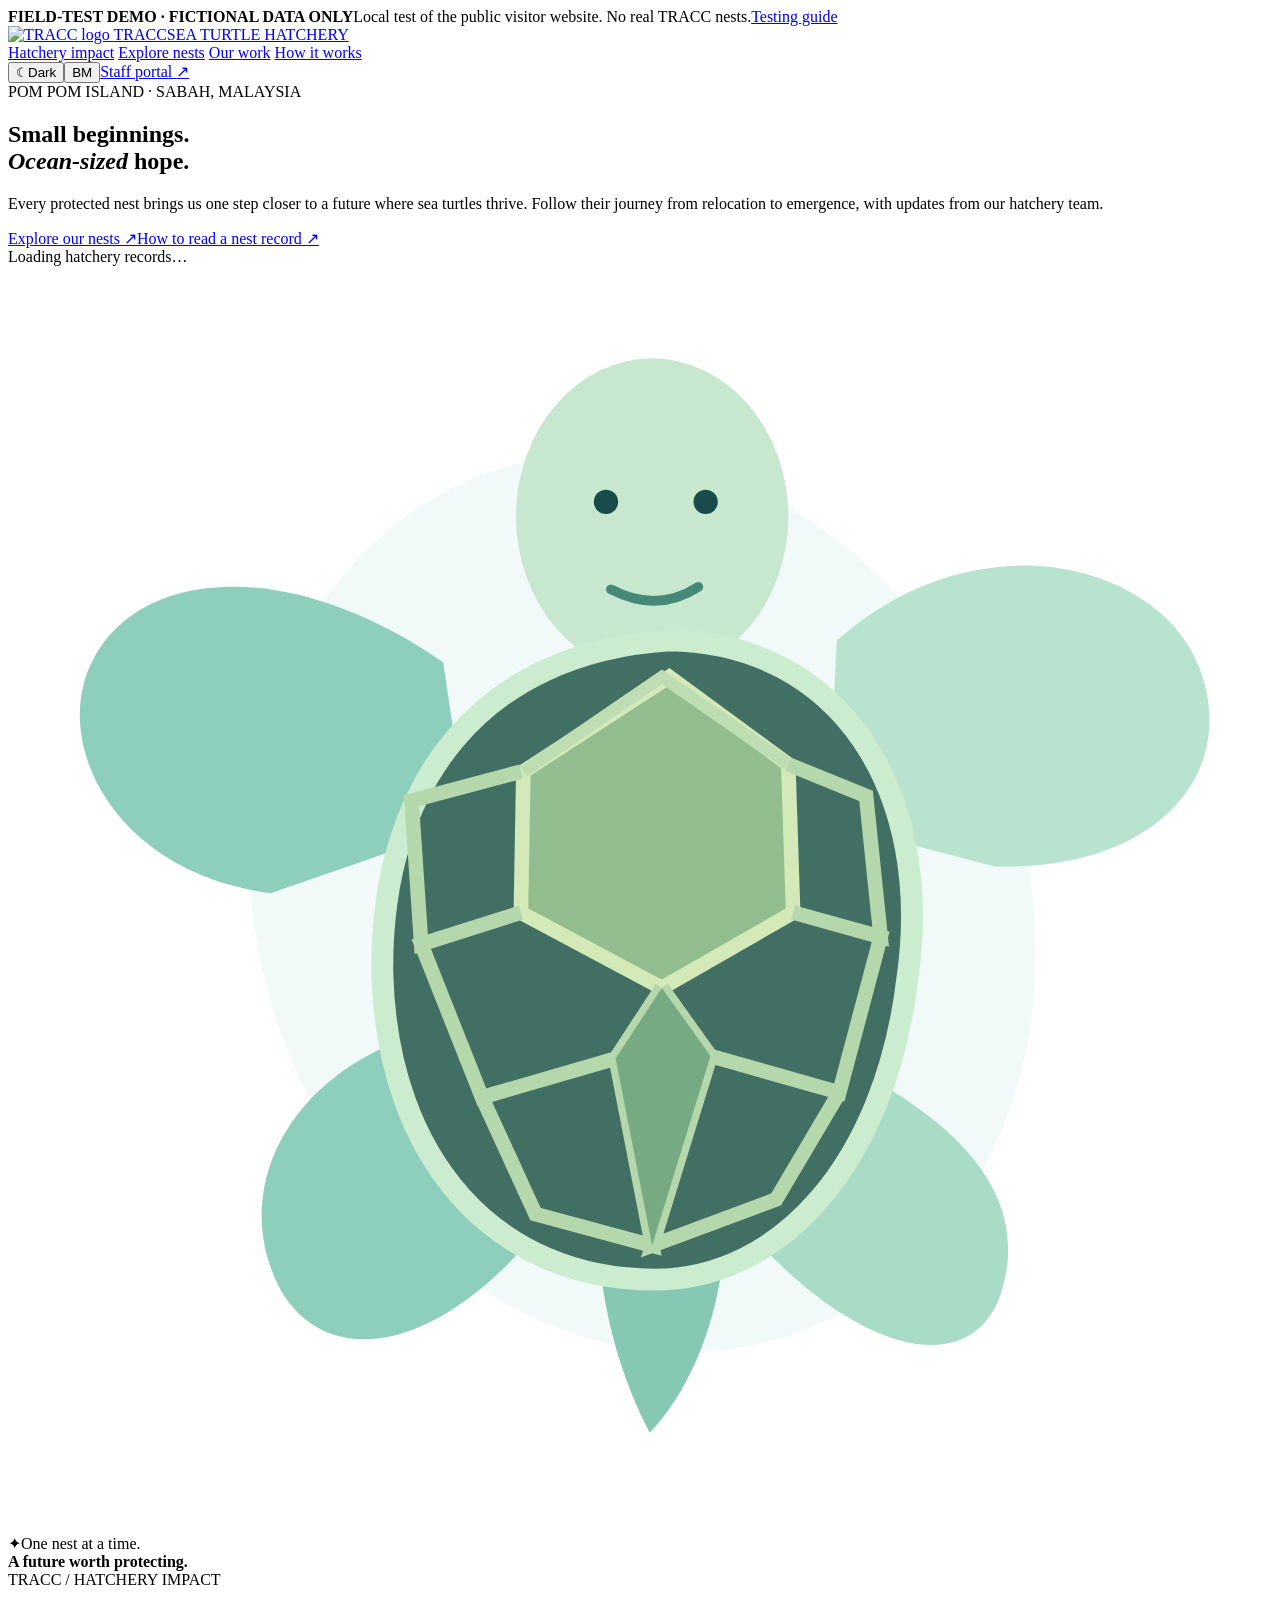
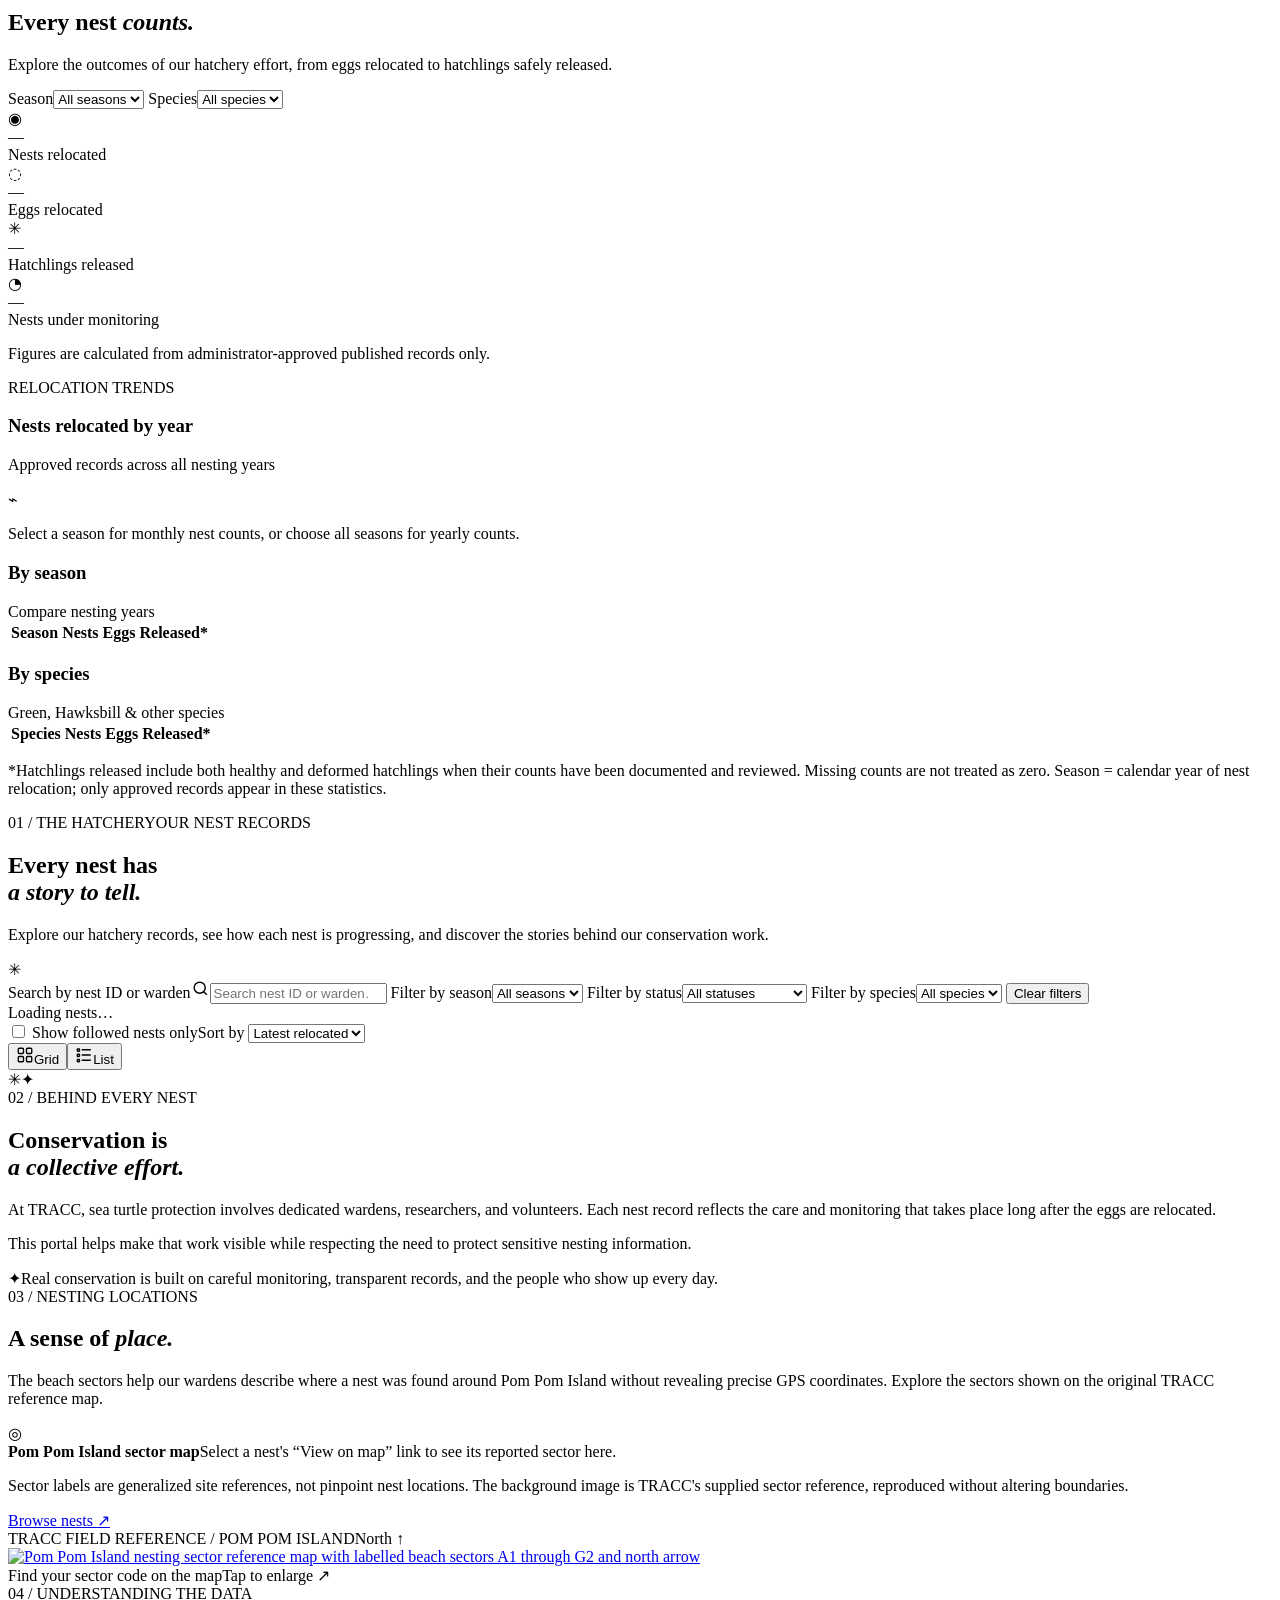
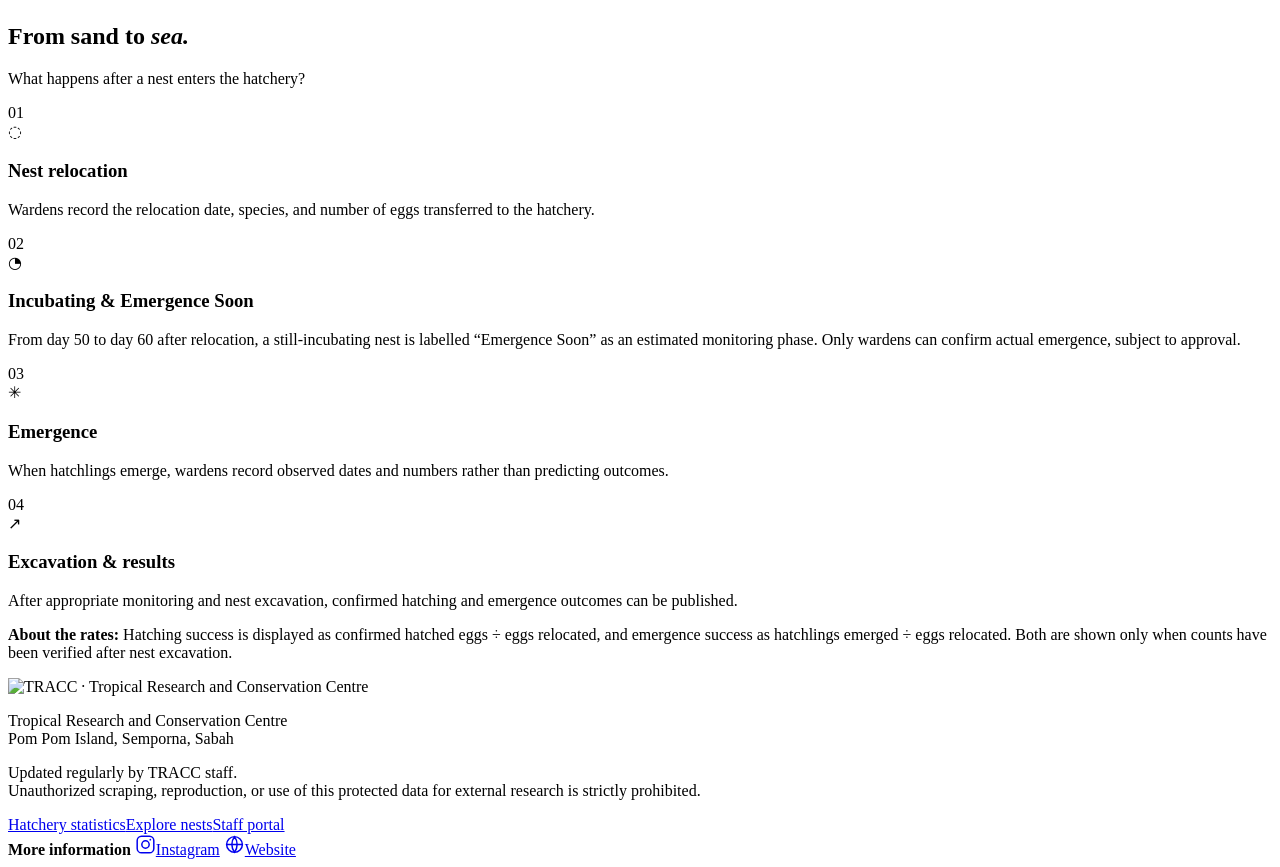
==== index.html @ 770b8131 "Add files via upload" ====
<!doctype html>
<html lang="en">
<head>
  <meta charset="utf-8">
  <meta name="viewport" content="width=device-width, initial-scale=1">
  <meta name="description" content="Follow the sea turtle nests protected by TRACC's hatchery programme on Pom Pom Island, Sabah.">
  <meta name="theme-color" content="#062f39">
  <title>Hatchery Portal | TRACC</title>
  <link rel="icon" href="./assets/tracc-logo.webp" type="image/png">
  <link rel="preconnect" href="https://fonts.googleapis.com">
  <link rel="preconnect" href="https://fonts.gstatic.com" crossorigin>
  <link href="https://fonts.googleapis.com/css2?family=DM+Sans:wght@400;500;600;700&family=Outfit:wght@400;500;600;700;800&display=swap" rel="stylesheet">
  <script src="./assets/theme-boot.js"></script>
  <link rel="stylesheet" href="./assets/styles.css">
  <script type="module" src="./assets/app.js"></script>
</head>
<body>
  <div class="test-mode-strip" role="status"><strong>FIELD-TEST DEMO · FICTIONAL DATA ONLY</strong><span>Local test of the public visitor website. No real TRACC nests.</span><a href="./testing.html">Testing guide</a></div>
  <div class="announcement" id="demoBanner" hidden>DEMONSTRATION PORTAL · The nest records below are fictional examples, not TRACC monitoring data.</div>
  <header class="site-header">
    <div class="container nav-inner">
      <a id="brandLogoLink" href="https://tracc.org/" class="brand" target="_blank" rel="noopener noreferrer" aria-label="Visit the official TRACC website">
        <span class="brand-logo-wrap"><img class="brand-logo" src="./assets/tracc-wordmark.webp" alt="TRACC logo"></span>
        <span><span class="brand-name sr-only">TRACC</span><span class="brand-caption">SEA TURTLE HATCHERY</span></span>
      </a>
      <nav class="nav-links" aria-label="Main navigation">
        <a href="#impact" data-i18n="impact">Hatchery impact</a>
        <a href="#nests" data-i18n="explore">Explore nests</a>
        <a href="#our-work" data-i18n="ourWork">Our work</a>
        <a href="#how-it-works" data-i18n="how">How it works</a>
      </nav>
      <div class="visitor-top-actions"><button type="button" class="theme-switch" id="themeSwitch" aria-label="Switch to dark mode" title="Switch theme" aria-pressed="false"><span class="theme-switch-icon" aria-hidden="true">☾</span><span class="theme-switch-label">Dark</span></button><button type="button" class="lang-toggle" id="languageSwitch" aria-label="Switch between English and Bahasa Melayu">BM</button><a class="nav-action" href="./admin.html"><span data-i18n="staff">Staff portal</span> <span aria-hidden="true">↗</span></a></div>
    </div>
  </header>
  <main>
    <section class="hero" aria-labelledby="heroTitle">
      <div class="container hero-grid">
        <div class="hero-copy">
          <div class="eyebrow"><span class="eyebrow-line"></span> <span data-i18n="heroKicker">POM POM ISLAND · SABAH, MALAYSIA</span></div>
          <h1 id="heroTitle">Small beginnings.<br><em>Ocean-sized</em> hope.</h1>
          <p data-i18n="heroPara">Every protected nest brings us one step closer to a future where sea turtles thrive. Follow their journey from relocation to emergence, with updates from our hatchery team.</p>
          <div class="hero-buttons"><a class="btn btn-coral" href="#nests"><span data-i18n="heroExplore">Explore our nests</span> <span aria-hidden="true">↗</span></a><a class="text-link" href="#how-it-works"><span data-i18n="heroRead">How to read a nest record</span> <span aria-hidden="true">↗</span></a></div>
          <div class="hero-footer"><span class="live-pip"></span><span id="dataLabel">Loading hatchery records…</span></div>
        </div>
        <div class="hero-visual" aria-hidden="true">
          <div class="hero-orbit orbit-1"></div><div class="hero-orbit orbit-2"></div>
          <div class="bubbles bubble-a"></div><div class="bubbles bubble-b"></div><div class="bubbles bubble-c"></div>
          <div id="heroArtwork" class="hero-artwork"><svg class="hero-turtle" viewBox="0 0 520 520" fill="none" xmlns="http://www.w3.org/2000/svg">
            <ellipse cx="261" cy="262" rx="158" ry="188" transform="rotate(-20 261 262)" fill="#78C8BA" fill-opacity="0.10"/>
            <path d="M179 163C109 115 46 127 32 169C21 202 47 250 108 258L189 230" fill="#8ECEBD"/>
            <path d="M341 154C400 102 474 123 490 165C507 209 472 249 406 247L337 229" fill="#B8E3CE"/>
            <path d="M176 314C117 329 91 378 111 419C128 453 175 452 222 392" fill="#8ECEBD"/>
            <path d="M337 325C388 349 421 380 409 421C398 459 349 450 300 392" fill="#A9DCC7"/>
            <path d="M242 389C243 426 251 455 264 480C284 459 296 423 295 388" fill="#86C8B3"/>
            <ellipse cx="265" cy="103" rx="56" ry="65" fill="#C8E7CF"/><circle cx="246" cy="97" r="5" fill="#184B4A"/><circle cx="287" cy="97" r="5" fill="#184B4A"/>
            <path d="M248 133Q267 143 284 132" stroke="#468878" stroke-width="4" stroke-linecap="round"/>
            <path d="M272 154C343 155 381 217 370 293C361 369 318 417 266 417C201 417 156 368 154 291C153 212 195 159 272 154Z" fill="#426F63" stroke="#CBECCF" stroke-width="9"/>
            <path d="M272 169L321 205L323 266L269 297L211 266L212 208Z" fill="#92BE8F" stroke="#D4E9B8" stroke-width="6"/>
            <path d="M211 208L166 220L170 279L211 266M321 205L353 218L359 276L323 266M211 266L170 279L195 342L250 326L269 297M323 266L359 276L342 340L289 325L269 297M195 342L217 390L265 403L250 326M289 325L265 403L316 384L342 340" stroke="#B4D7AC" stroke-width="6"/>
            <path d="M250 326L269 297L289 325L265 403Z" fill="#76AA82"/><path d="M212 208L269 169L321 205" stroke="#BEDDB3" stroke-width="5"/>
          </svg></div>
          <div class="hero-tag"><span class="tag-icon">✦</span><span>One nest at a time.<br><strong>A future worth protecting.</strong></span></div>
        </div>
      </div>
      <div class="hero-curve"></div>
    </section>

<section class="stats-section" id="impact" aria-labelledby="statsTitle">
      <div class="container">
        <div class="stats-header">
          <div><span class="small-label">TRACC / HATCHERY IMPACT</span><h2 id="statsTitle">Every nest <em>counts.</em></h2>
            <p>Explore the outcomes of our hatchery effort, from eggs relocated to hatchlings safely released.</p></div>
          <div class="stats-controls">
            <label for="statSeasonFilter">Season<select id="statSeasonFilter"><option value="" data-i18n="allSeasons">All seasons</option></select></label>
            <label for="statSpeciesFilter">Species<select id="statSpeciesFilter"><option value="" data-i18n="allSpecies">All species</option></select></label>
          </div>
        </div>
        <div class="stats-overview">
          <div class="stats-summary-col">
            <div class="stat-grid">
              <div class="stat"><div class="stat-icon">◉</div><div class="stat-value" id="statRecords">—</div><div class="stat-label" data-i18n="nestsRelocated">Nests relocated</div></div>
              <div class="stat"><div class="stat-icon">◌</div><div class="stat-value" id="statEggs">—</div><div class="stat-label" data-i18n="eggsRelocated">Eggs relocated</div></div>
              <div class="stat"><div class="stat-icon">✳</div><div class="stat-value" id="statReleased">—</div><div class="stat-label" data-i18n="hatchlingsReleased">Hatchlings released</div></div>
              <div class="stat"><div class="stat-icon">◔</div><div class="stat-value" id="statActive">—</div><div class="stat-label" data-i18n="nestsIncubating">Nests under monitoring</div></div>
            </div>
            <p class="stat-footnote" id="statFootnote">Figures are calculated from administrator-approved published records only.</p>
          </div>
          <section class="impact-chart-card" aria-labelledby="trendTitle">
            <div class="impact-chart-head"><div><span class="small-label">RELOCATION TRENDS</span><h3 id="trendTitle">Nests relocated by year</h3><p id="trendSubtitle">Approved records across all nesting years</p></div><span class="chart-icon" aria-hidden="true">⌁</span></div>
            <div class="trend-svg-wrap" id="trendChart" role="img" aria-label="Nest relocation trend chart"></div>
            <p class="chart-note" id="trendNote">Select a season for monthly nest counts, or choose all seasons for yearly counts.</p>
          </section>
        </div>
        <div class="impact-breakdowns">
          <section class="impact-table-card" aria-labelledby="seasonBreakdownTitle"><div class="impact-table-head"><h3 id="seasonBreakdownTitle">By season</h3><span>Compare nesting years</span></div>
            <div class="impact-table-scroll"><table><thead><tr><th scope="col">Season</th><th scope="col">Nests</th><th scope="col">Eggs</th><th scope="col">Released*</th></tr></thead><tbody id="seasonBreakdown"></tbody></table></div></section>
          <section class="impact-table-card" aria-labelledby="speciesBreakdownTitle"><div class="impact-table-head"><h3 id="speciesBreakdownTitle">By species</h3><span>Green, Hawksbill & other species</span></div>
            <div class="impact-table-scroll"><table><thead><tr><th scope="col">Species</th><th scope="col">Nests</th><th scope="col">Eggs</th><th scope="col">Released*</th></tr></thead><tbody id="speciesBreakdown"></tbody></table></div></section>
        </div>
        <p class="impact-method">*Hatchlings released include both healthy and deformed hatchlings when their counts have been documented and reviewed. Missing counts are not treated as zero. Season = calendar year of nest relocation; only approved records appear in these statistics.</p>
      </div>
    </section>

    <section class="nests-section section-spacing" id="nests" aria-labelledby="nestsTitle">
      <div class="container">
        <div class="section-topline"><span class="small-label">01 / THE HATCHERY</span><span class="section-topline-rule"></span><span class="small-label">OUR NEST RECORDS</span></div>
        <div class="section-heading"><div><h2 id="nestsTitle">Every nest has<br><em>a story to tell.</em></h2><p>Explore our hatchery records, see how each nest is progressing, and discover the stories behind our conservation work.</p></div><div class="section-symbol" aria-hidden="true">✳</div></div>
        <div class="filters" role="search" aria-label="Find a turtle nest">
          <label class="search-wrap"><span class="sr-only">Search by nest ID or warden</span><svg width="19" height="19" viewBox="0 0 24 24" fill="none" stroke="currentColor" stroke-width="1.8" aria-hidden="true"><circle cx="11" cy="11" r="7"/><path d="m20 20-4-4"/></svg><input id="nestSearch" type="search" data-i18n-placeholder="searchPlaceholder" placeholder="Search nest ID or warden…" autocomplete="off"></label>
          <label class="filter-wrap"><span class="sr-only">Filter by season</span><select id="seasonFilter"><option value="" data-i18n="allSeasons">All seasons</option></select></label>
          <label class="filter-wrap"><span class="sr-only">Filter by status</span><select id="statusFilter"><option value="">All statuses</option><option value="incubating" data-i18n="incubating">Incubating</option><option value="emergence_soon" data-i18n="emergence_soon">Emergence Soon</option><option value="awaiting_update" data-i18n="awaiting_update">Awaiting update</option><option value="emerged" data-i18n="emerged">Emerged</option><option value="excavated" data-i18n="excavated">Excavated</option></select></label>
          <label class="filter-wrap"><span class="sr-only">Filter by species</span><select id="speciesFilter"><option value="" data-i18n="allSpecies">All species</option></select></label>
          <button class="filter-clear" id="clearFilters" type="button" data-i18n="clear">Clear filters</button>
        </div>
        <div class="result-row"><span id="resultCount" aria-live="polite">Loading nests…</span><div class="result-tools"><label class="followed-filter"><input type="checkbox" id="followedOnly"> <span data-i18n="followedOnly">Show followed nests only</span></label><label class="nest-sort">Sort by <select id="sortNests" aria-label="Sort nests"><option value="latest">Latest relocated</option><option value="soon">Emerging soon</option></select></label><div class="view-switch" role="group" aria-label="Nest display style"><button type="button" id="gridView" aria-pressed="true" class="view-active" title="Grid layout"><svg viewBox="0 0 24 24" width="18" height="18" fill="none" stroke="currentColor" stroke-width="1.8" aria-hidden="true"><rect x="3" y="3" width="7" height="7" rx="1.2"/><rect x="14" y="3" width="7" height="7" rx="1.2"/><rect x="3" y="14" width="7" height="7" rx="1.2"/><rect x="14" y="14" width="7" height="7" rx="1.2"/></svg><span>Grid</span></button><button type="button" id="listView" aria-pressed="false" title="List layout"><svg viewBox="0 0 24 24" width="18" height="18" fill="none" stroke="currentColor" stroke-width="1.8" aria-hidden="true"><path d="M9 5h12M9 12h12M9 19h12"/><rect x="3" y="4" width="3" height="3" rx=".6"/><rect x="3" y="11" width="3" height="3" rx=".6"/><rect x="3" y="18" width="3" height="3" rx=".6"/></svg><span>List</span></button></div></div></div>
        <div class="nest-grid" id="nestGrid" aria-live="polite"></div>
        <div class="empty-state" id="emptyState" hidden><span class="empty-icon">◌</span><h3>No matching nests found</h3><p>Try another nest ID, season, status or species.</p><button type="button" class="btn btn-dark" id="emptyClear" data-i18n="reset">Reset filters</button></div>
        <div class="load-error" id="loadError" hidden role="alert">Nest records could not be loaded. Please refresh this page or contact the hatchery team.</div>
      </div>
    </section>

    <section class="story-section section-spacing" id="our-work">
      <div class="container story-grid">
        <div class="story-illustration" aria-hidden="true"><div class="sun-halo"></div><div class="sand-hill hill-back"></div><div class="sand-hill hill-front"></div><div class="eggs"><span></span><span></span><span></span></div><div class="sand-line sand-1"></div><div class="sand-line sand-2"></div><div class="sand-line sand-3"></div><span class="story-spark spark-1">✳</span><span class="story-spark spark-2">✦</span></div>
        <div class="story-copy"><span class="small-label">02 / BEHIND EVERY NEST</span><h2>Conservation is<br><em>a collective effort.</em></h2><p>At TRACC, sea turtle protection involves dedicated wardens, researchers, and volunteers. Each nest record reflects the care and monitoring that takes place long after the eggs are relocated.</p><p>This portal helps make that work visible while respecting the need to protect sensitive nesting information.</p><div class="story-highlight"><span aria-hidden="true">✦</span><span>Real conservation is built on careful monitoring, transparent records, and the people who show up every day.</span></div></div>
      </div>
    </section>

    <section class="sector-section section-spacing" id="sectors" aria-labelledby="sectorTitle"><div class="container sector-layout">
      <div class="sector-info"><span class="small-label">03 / NESTING LOCATIONS</span><h2 id="sectorTitle">A sense of <em>place.</em></h2>
      <p>The beach sectors help our wardens describe where a nest was found around Pom Pom Island without revealing precise GPS coordinates. Explore the sectors shown on the original TRACC reference map.</p>
      <div class="sector-selected" id="sectorSelected" aria-live="polite"><span class="sector-selected-dot">◎</span><div><strong>Pom Pom Island sector map</strong><span>Select a nest's “View on map” link to see its reported sector here.</span></div></div>
      <p class="sector-note">Sector labels are generalized site references, not pinpoint nest locations. The background image is TRACC's supplied sector reference, reproduced without altering boundaries.</p>
      <a href="#nests" class="btn btn-dark">Browse nests <span aria-hidden="true">↗</span></a></div>
      <div class="sector-map-card"><div class="sector-map-top"><span>TRACC FIELD REFERENCE / POM POM ISLAND</span><span>North ↑</span></div>
      <a href="./assets/pom-pom-sector-map.jpg" target="_blank" rel="noopener noreferrer" aria-label="Open the Pom Pom Island nesting sector map in full size"><img src="./assets/pom-pom-sector-map.jpg" loading="lazy" alt="Pom Pom Island nesting sector reference map with labelled beach sectors A1 through G2 and north arrow"></a>
      <div class="sector-map-footer"><span>Find your sector code on the map</span><span>Tap to enlarge ↗</span></div></div>
    </div></section>

    <section class="how-section section-spacing" id="how-it-works"><div class="container"><div class="section-topline"><span class="small-label">04 / UNDERSTANDING THE DATA</span><span class="section-topline-rule"></span></div><div class="how-heading"><h2>From sand to <em>sea.</em></h2><p>What happens after a nest enters the hatchery?</p></div><div class="steps"><article class="step"><span class="step-num">01</span><div class="step-icon">◌</div><h3>Nest relocation</h3><p>Wardens record the relocation date, species, and number of eggs transferred to the hatchery.</p></article><article class="step"><span class="step-num">02</span><div class="step-icon">◔</div><h3>Incubating &amp; Emergence Soon</h3><p>From day 50 to day 60 after relocation, a still-incubating nest is labelled “Emergence Soon” as an estimated monitoring phase. Only wardens can confirm actual emergence, subject to approval.</p></article><article class="step"><span class="step-num">03</span><div class="step-icon">✳</div><h3>Emergence</h3><p>When hatchlings emerge, wardens record observed dates and numbers rather than predicting outcomes.</p></article><article class="step"><span class="step-num">04</span><div class="step-icon">↗</div><h3>Excavation & results</h3><p>After appropriate monitoring and nest excavation, confirmed hatching and emergence outcomes can be published.</p></article></div><p class="method-note"><strong>About the rates:</strong> Hatching success is displayed as confirmed hatched eggs ÷ eggs relocated, and emergence success as hatchlings emerged ÷ eggs relocated. Both are shown only when counts have been verified after nest excavation.</p></div></section>
  </main>
<footer class="footer">
    <div class="container footer-inner">
      <div><div class="footer-brand"><img src="./assets/tracc-logo.webp" alt="TRACC · Tropical Research and Conservation Centre" class="footer-logo"></div><p>Tropical Research and Conservation Centre<br>Pom Pom Island, Semporna, Sabah</p>
        <p class="footer-disclaimer">Updated regularly by TRACC staff.<br>Unauthorized scraping, reproduction, or use of this protected data for external research is strictly prohibited.</p>
      </div>
      <div class="footer-right">
        <div class="footer-links"><a href="#impact">Hatchery statistics</a><a href="#nests" data-i18n="explore">Explore nests</a><a href="./admin.html">Staff portal</a></div>
        <div class="footer-social"><strong>More information</strong>
          <a id="instagramLink" href="https://www.instagram.com/traccborneo/" target="_blank" rel="noopener noreferrer" aria-label="TRACC Instagram (opens in new tab)" title="TRACC on Instagram">
            <svg viewBox="0 0 24 24" width="21" height="21" fill="none" stroke="currentColor" stroke-width="1.7" stroke-linecap="round" stroke-linejoin="round" aria-hidden="true"><rect x="2.5" y="2.5" width="19" height="19" rx="5"></rect><circle cx="12" cy="12" r="4.2"></circle><circle cx="17.5" cy="6.5" r="1" fill="currentColor" stroke="none"></circle></svg><span>Instagram</span></a>
          <a id="websiteLink" href="https://tracc.org/" target="_blank" rel="noopener noreferrer" aria-label="TRACC official website (opens in new tab)" title="TRACC Website">
            <svg viewBox="0 0 24 24" width="21" height="21" fill="none" stroke="currentColor" stroke-width="1.7" stroke-linecap="round" stroke-linejoin="round" aria-hidden="true"><circle cx="12" cy="12" r="9"></circle><path d="M3 12h18M12 3a15 15 0 0 0 0 18M12 3a15 15 0 0 1 0 18"></path></svg><span>Website</span></a>
        </div>
        <span id="copyright"></span>
      </div>
    </div>
  </footer>

  <dialog id="nestDialog" class="nest-dialog" aria-labelledby="dialogTitle"><div class="dialog-shell"><button class="dialog-close" id="dialogClose" type="button" aria-label="Close nest details">×</button><div id="dialogContent"></div></div></dialog>
</body>
</html>
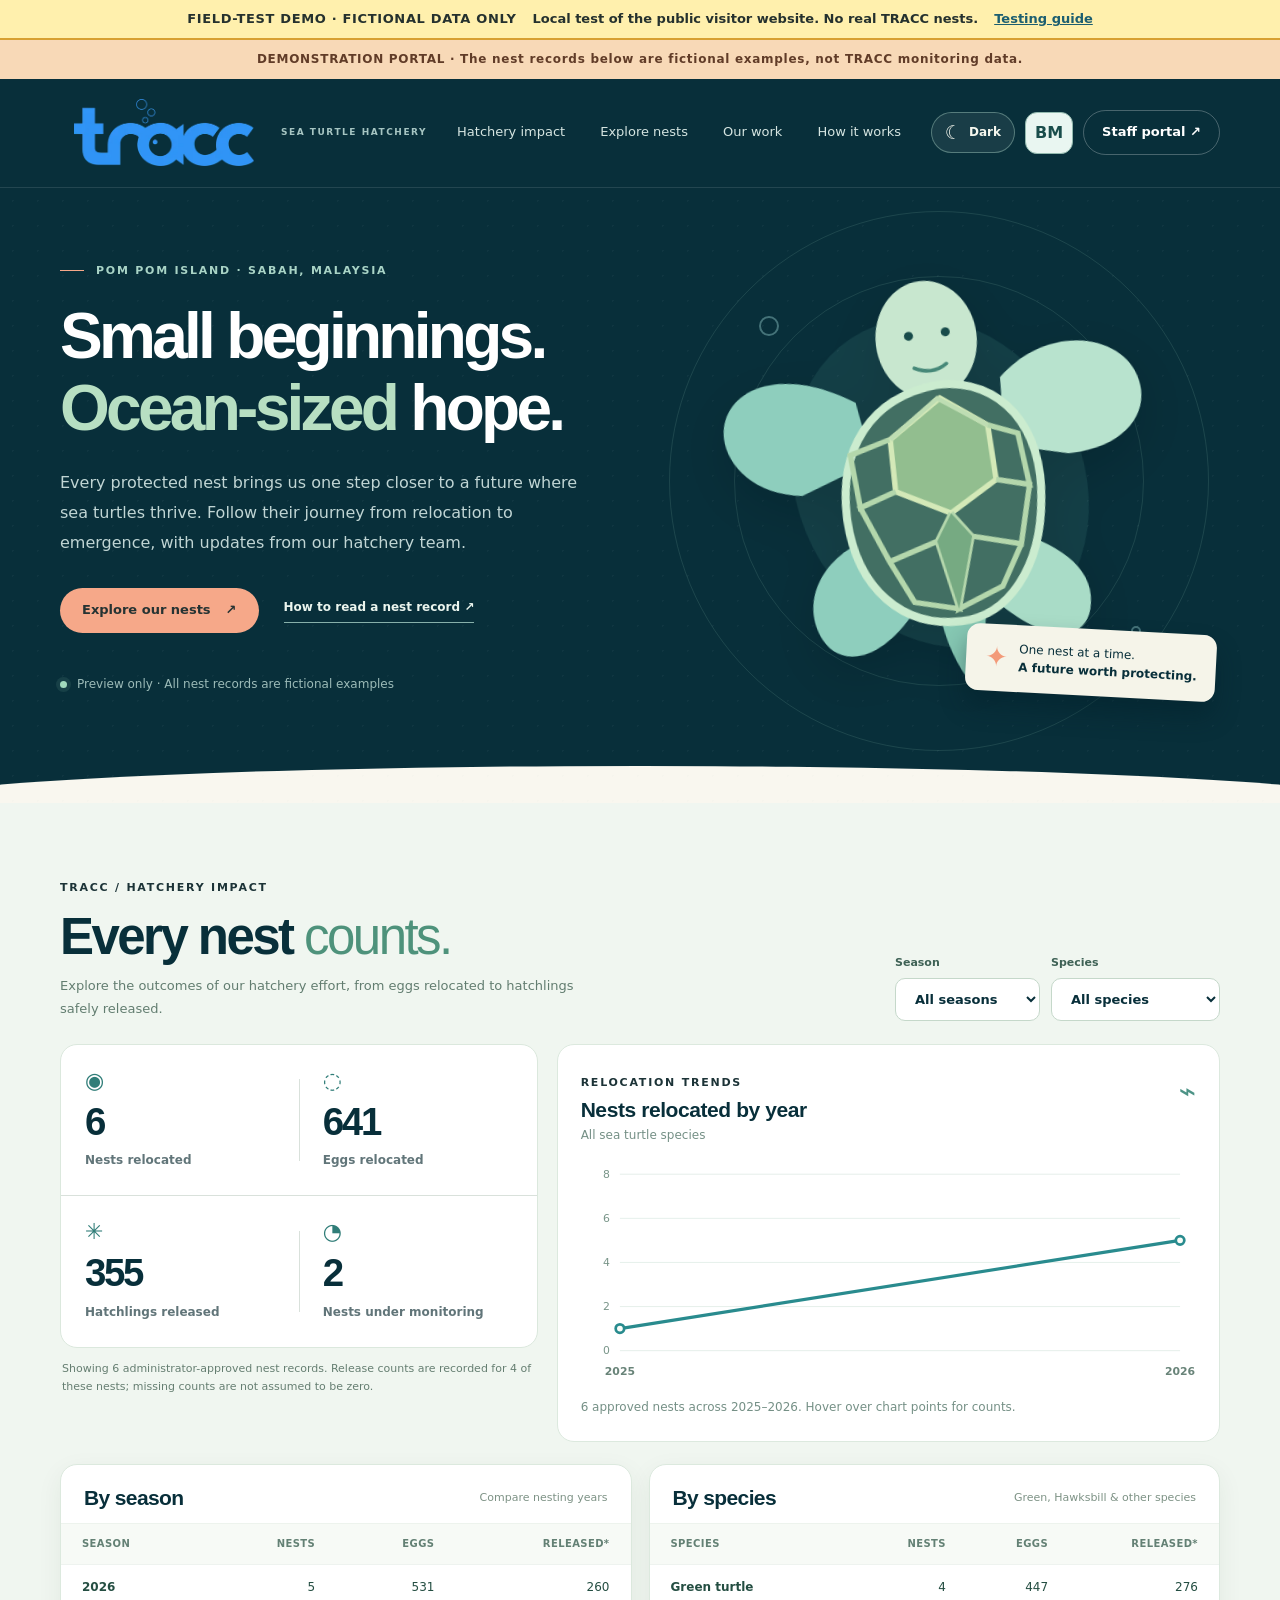
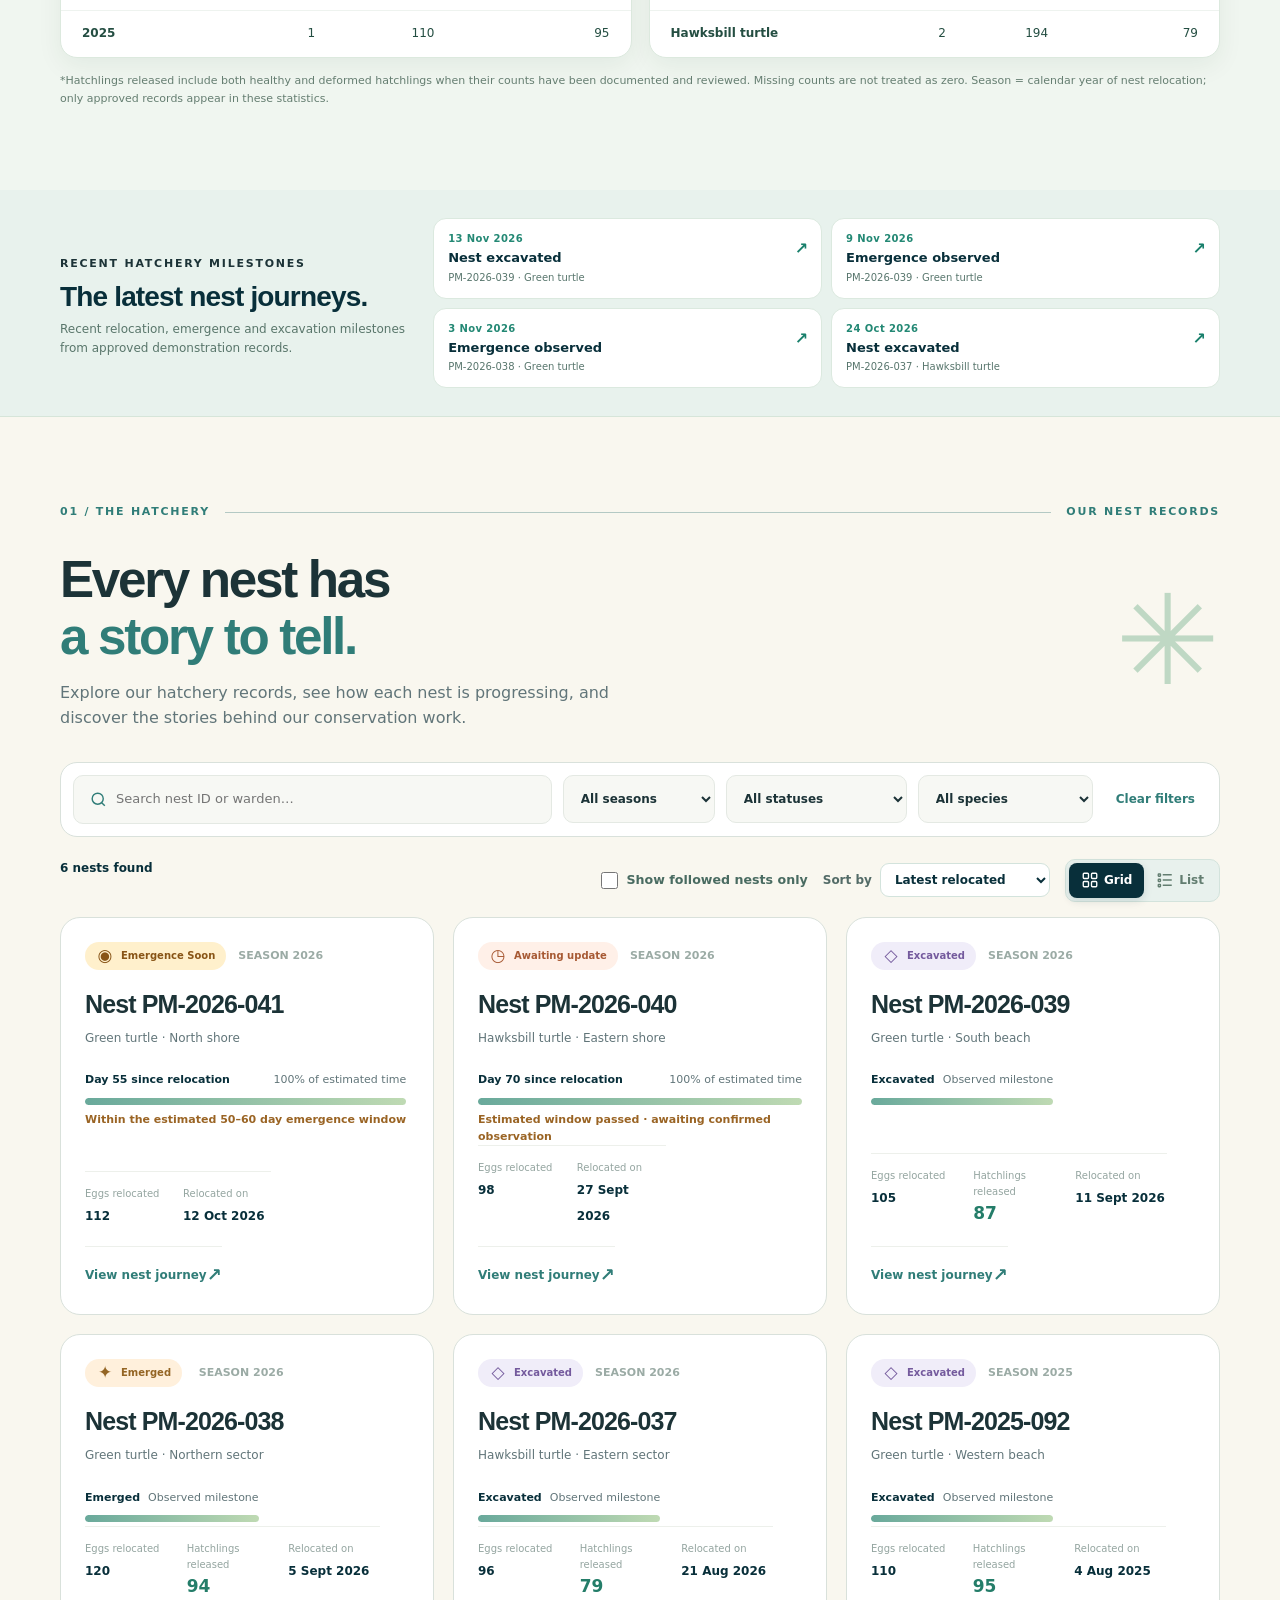
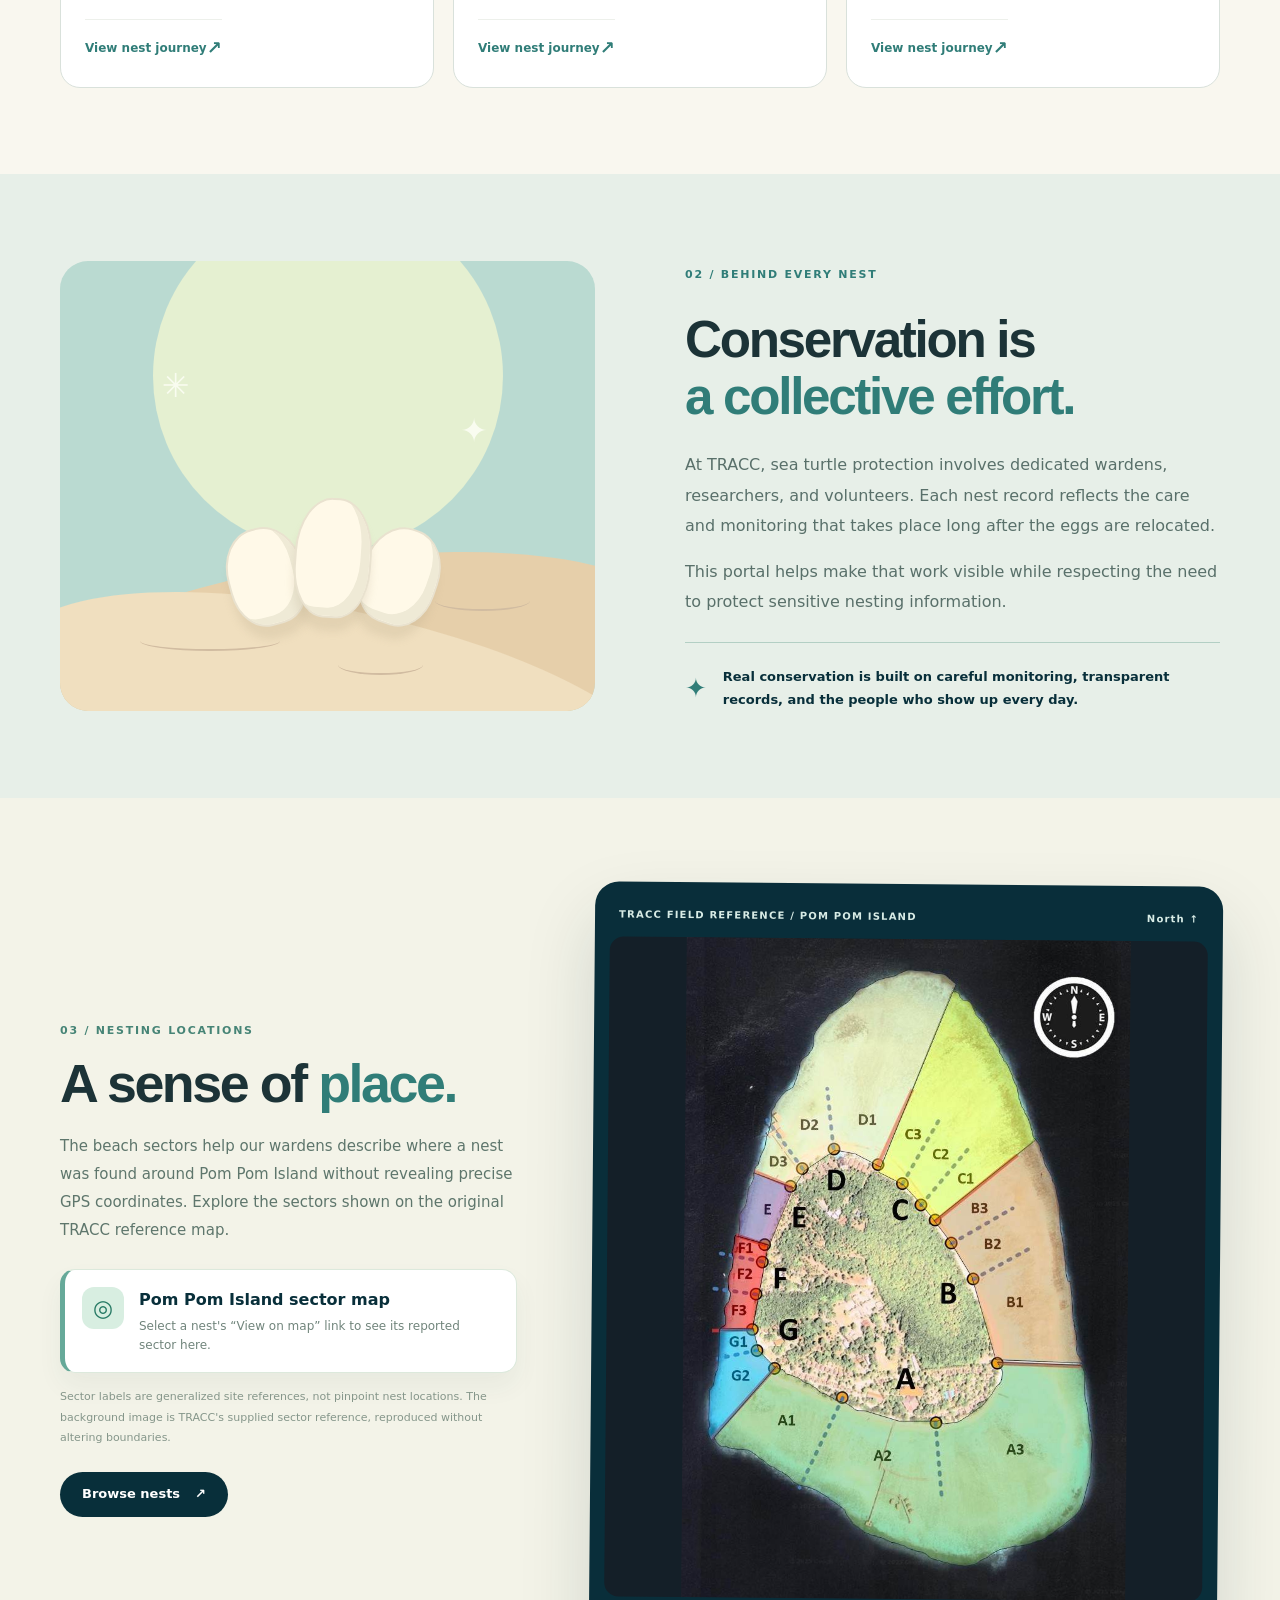
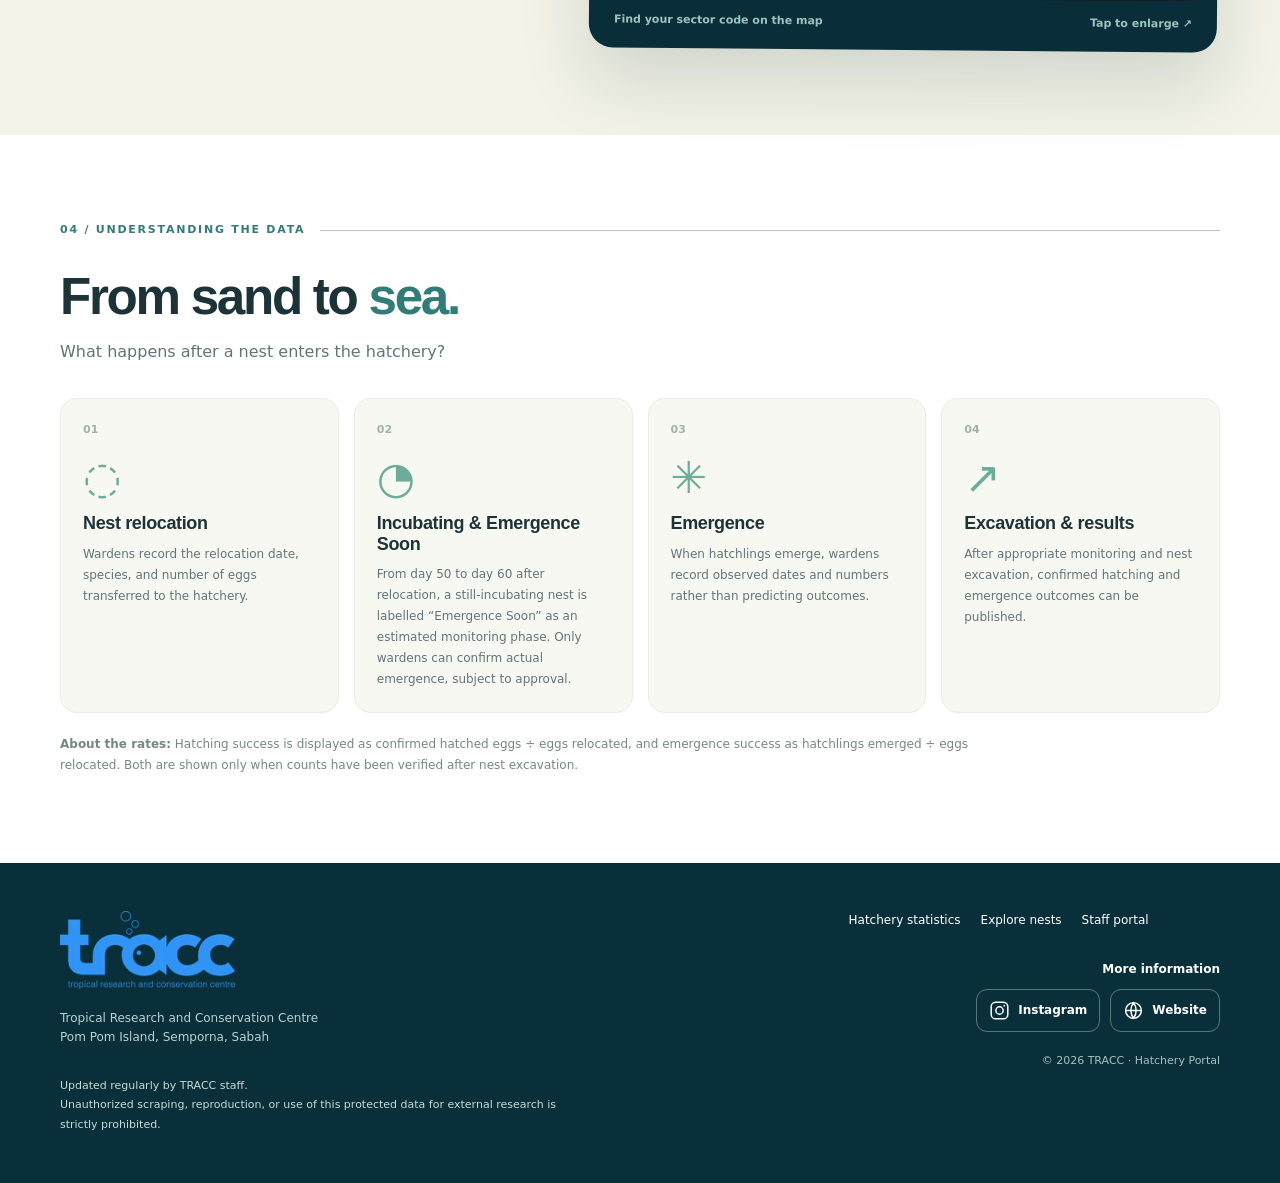
==== commit bfce8ae9: "Restore missing recent milestones panel so nest list initializes" ====
--- a/index.html
+++ b/index.html
@@ -101,6 +101,17 @@
       </div>
     </section>
 
+    <section class="activity-band" aria-labelledby="activityTitle">
+      <div class="container activity-inner">
+        <div class="activity-heading">
+          <span class="small-label">RECENT HATCHERY MILESTONES</span>
+          <h2 id="activityTitle">The latest nest journeys.</h2>
+          <p>Recent relocation, emergence and excavation milestones from approved demonstration records.</p>
+        </div>
+        <div id="activityFeed" class="activity-feed" aria-live="polite"><p class="activity-empty">Loading approved milestones…</p></div>
+      </div>
+    </section>
+
     <section class="nests-section section-spacing" id="nests" aria-labelledby="nestsTitle">
       <div class="container">
         <div class="section-topline"><span class="small-label">01 / THE HATCHERY</span><span class="section-topline-rule"></span><span class="small-label">OUR NEST RECORDS</span></div>
--- a/assets/styles.css
+++ b/assets/styles.css
@@ -0,0 +1,370 @@
+:root{--ocean:#082f3a;--ocean2:#124c53;--teal:#307d78;--foam:#b9ddd1;--cream:#f9f7ef;--sand:#ede8d9;--coral:#f6a889;--ink:#1c3337;--muted:#617579;--line:#d9e1db;--white:#fff;--round:20px;--shadow:0 20px 65px rgba(7,43,47,.10)}
+*{box-sizing:border-box}html{scroll-behavior:smooth}body{margin:0;background:var(--cream);color:var(--ink);font-family:'DM Sans',system-ui,-apple-system,sans-serif;font-size:16px;line-height:1.6}button,input,select,textarea{font:inherit}button{cursor:pointer}a{color:inherit;text-decoration:none}img{max-width:100%}em{font-style:normal;color:var(--teal)}h1,h2,h3,p{margin-top:0}h1,h2,h3{font-family:Outfit,'DM Sans',sans-serif;line-height:1.12}h2{letter-spacing:-.045em}h3{letter-spacing:-.02em}.container{width:min(1160px,calc(100% - 56px));margin-inline:auto}.sr-only{position:absolute;width:1px;height:1px;padding:0;margin:-1px;overflow:hidden;clip:rect(0,0,0,0);white-space:nowrap;border:0}[hidden]{display:none!important}.announcement{padding:10px 20px;background:#f8d9b7;text-align:center;font-size:12px;font-weight:700;letter-spacing:.06em;color:#613c28}.site-header{position:relative;z-index:10;background:var(--ocean);color:white;border-bottom:1px solid rgba(255,255,255,.11)}.nav-inner{height:89px;display:flex;align-items:center;justify-content:space-between;gap:20px}.brand{display:flex;gap:12px;align-items:center;flex-shrink:0}.brand-mark{display:grid;width:47px;height:47px;place-items:center;background:#2d7472;border-radius:14px}.brand-mark img{height:39px;width:39px}.brand-name{display:block;font:800 26px/1 Outfit,sans-serif;letter-spacing:.02em}.brand-dot,.footer-brand span{color:var(--coral)}.brand-caption{display:block;font-size:9px;letter-spacing:.22em;line-height:1.3;margin-top:5px;color:#a6c5c2;font-weight:700}.nav-links{display:flex;gap:35px;font-size:13px;color:#d5e5e1}.nav-links a:hover,.footer a:hover{color:var(--coral)}.nav-action{border:1px solid rgba(255,255,255,.26);border-radius:99px;font-size:13px;font-weight:700;padding:11px 18px;transition:background .2s}.nav-action:hover{background:rgba(255,255,255,.10)}
+.hero{background:var(--ocean);color:white;position:relative;overflow:hidden}.hero:after{position:absolute;pointer-events:none;content:'';inset:0;background-image:radial-gradient(#b1d3cb 1px,transparent 1px);background-size:25px 25px;opacity:.045}.hero-grid{position:relative;z-index:1;display:grid;grid-template-columns:1.03fr .97fr;min-height:520px;align-items:center;padding-top:58px;padding-bottom:87px}.hero-copy{padding-bottom:6px}.eyebrow,.small-label{font-size:11px;font-weight:800;letter-spacing:.16em}.eyebrow{display:flex;align-items:center;gap:12px;color:#a9d4c6}.eyebrow-line{height:1px;width:24px;background:var(--coral)}.hero h1{font-size:clamp(48px,5vw,70px);letter-spacing:-.058em;max-width:680px;margin:22px 0 23px;font-weight:700}.hero h1 em{color:#b7dfc2}.hero-copy>p{max-width:530px;font-size:16px;line-height:1.88;color:#c0d5d4;margin-bottom:30px}.hero-buttons{display:flex;align-items:center;gap:25px;flex-wrap:wrap}.btn{border:0;display:inline-flex;align-items:center;justify-content:center;gap:15px;padding:14px 22px;border-radius:99px;font-size:13px;font-weight:800;transition:transform .2s,background .2s;line-height:1.3}.btn:hover{transform:translateY(-2px)}.btn-coral{background:var(--coral);color:#263333}.btn-coral:hover{background:#ffd0ad}.btn-dark{background:var(--ocean);color:white}.btn-dark:hover{background:var(--ocean2)}.btn-outline{background:white;border:1px solid #bbcfc7;color:var(--ocean)}.btn-danger{background:#ffebeb;color:#9e3535}.text-link{border-bottom:1px solid #87b0aa;font-size:12px;font-weight:700;color:#ebf5ee;padding-bottom:5px}.hero-footer{display:flex;align-items:center;gap:10px;font-size:12px;color:#9cbbb8;margin-top:42px}.live-pip{height:7px;width:7px;border-radius:50%;background:#a1d9bd;box-shadow:0 0 0 4px rgba(161,217,189,.10)}.hero-visual{position:relative;min-height:430px;display:flex;align-items:center;justify-content:center}.hero-orbit{position:absolute;border:1px solid rgba(148,197,179,.15);border-radius:50%;aspect-ratio:1}.orbit-1{width:410px}.orbit-2{width:540px}.hero-turtle{position:relative;z-index:1;display:block;width:min(470px,100%);transform:rotate(-7deg);filter:drop-shadow(0 17px 28px rgba(0,0,0,.15))}.bubbles{position:absolute;z-index:1;border-radius:100%;border:2px solid #8dc6c5;opacity:.45}.bubble-a{width:20px;height:20px;top:15%;left:18%}.bubble-b{width:10px;height:10px;bottom:17%;right:14%}.bubble-c{width:7px;height:7px;top:25%;right:20%}.hero-tag{position:absolute;bottom:20px;right:4px;z-index:2;display:flex;align-items:center;gap:11px;background:#f5f4e9;color:var(--ocean);padding:13px 19px;border-radius:13px;transform:rotate(3deg);font-size:12px;line-height:1.5;box-shadow:0 15px 25px #011f2866}.tag-icon{font-size:27px;color:#f39a79}.hero-curve{position:absolute;bottom:-1px;left:0;right:0;height:42px;background:var(--cream);clip-path:ellipse(60% 100% at 50% 110%)}
+.stats-section{background:var(--cream);padding-top:12px;padding-bottom:22px}.stat-grid{display:grid;grid-template-columns:repeat(4,1fr);border:1px solid var(--line);border-radius:20px;background:white;box-shadow:0 8px 36px rgba(18,46,44,.035)}.stat{padding:28px 36px;position:relative}.stat+.stat:before{content:'';position:absolute;left:0;top:23%;height:54%;width:1px;background:var(--line)}.stat-icon{font-size:22px;color:var(--teal);line-height:1}.stat-value{font:700 39px/1 Outfit,sans-serif;margin-top:11px;letter-spacing:-.06em;color:var(--ocean)}.stat-label{color:var(--muted);font-size:12px;font-weight:700;margin-top:10px}.stat-footnote{margin:12px 0 0;text-align:right;color:#83918e;font-size:11px}.section-spacing{padding:86px 0}.section-topline{display:flex;align-items:center;gap:15px;color:var(--teal)}.section-topline-rule{height:1px;background:#b4c9c4;flex:1}.section-heading{display:flex;justify-content:space-between;align-items:center;margin:30px 0 31px}.section-heading h2,.story-copy h2,.how-heading h2{font-size:clamp(36px,4vw,54px);margin-bottom:14px}.section-heading p{max-width:620px;color:var(--muted);margin-bottom:0}.section-symbol{color:#bfd8c4;font-size:125px;line-height:1}.filters{display:flex;gap:11px;flex-wrap:wrap;background:white;border-radius:17px;border:1px solid var(--line);padding:12px}.search-wrap{position:relative;display:flex;align-items:center;gap:8px;background:#f7f8f4;border:1px solid #e4e9e3;border-radius:10px;padding:0 15px;flex:1 1 300px;color:var(--teal)}.search-wrap input{flex:1;min-width:0;border:0;outline:0;background:transparent;padding:13px 0;font-size:13px;color:var(--ink)}.filter-wrap select{height:48px;border:1px solid #e4e9e3;background:#f7f8f4;border-radius:10px;padding:0 32px 0 13px;min-width:135px;color:var(--ink);font-size:12px;font-weight:700;cursor:pointer}.filter-clear{border:0;background:transparent;padding:0 12px;color:var(--teal);font-size:12px;font-weight:800}.result-row{display:flex;justify-content:space-between;margin:22px 0 15px;color:var(--muted);font-size:12px}.result-row span:first-child{font-weight:800;color:var(--ocean)}.nest-grid{display:grid;grid-template-columns:repeat(3,minmax(0,1fr));gap:19px}.nest-card{background:#fff;border:1px solid var(--line);border-radius:var(--round);padding:24px;transition:transform .22s,box-shadow .22s,border-color .22s;display:flex;flex-direction:column;min-height:325px;text-align:left;color:var(--ink);width:100%}.nest-card:hover,.nest-card:focus-visible{transform:translateY(-4px);box-shadow:var(--shadow);border-color:#b0d3c4}.card-top{display:flex;align-items:center;justify-content:space-between;gap:12px}.nest-status{display:inline-flex;align-items:center;gap:7px;border-radius:99px;padding:5px 11px;background:#e7f5ea;color:#337a5d;font-size:10px;font-weight:800;white-space:nowrap}.nest-status:before{content:'';width:6px;height:6px;border-radius:100%;background:currentColor}.status-hatched{background:#e8f1fb;color:#3d6c9c}.status-emerged{background:#fff0dc;color:#946524}.status-excavated{background:#f0edf9;color:#745a9d}.card-season{font-size:11px;font-weight:800;color:#9baba5}.card-title{font:700 25px Outfit,sans-serif;margin:20px 0 5px;letter-spacing:-.035em}.card-species{color:var(--muted);font-size:12px}.progress-head{display:flex;justify-content:space-between;gap:8px;margin-top:22px;font-size:11px}.progress-head strong{color:var(--ocean)}.progress-head span{color:var(--muted)}.progress-track{height:7px;border-radius:9px;background:#e6efea;overflow:hidden;margin:9px 0 4px}.progress-fill{height:100%;border-radius:9px;background:linear-gradient(90deg,#69a99b,#bfdab3)}.progress-unknown{color:#768e87;font-size:11px;margin-top:10px}.card-detail-row{display:flex;justify-content:space-between;border-top:1px solid #edf0eb;padding-top:14px;margin-top:auto;gap:12px}.card-meta-label{font-size:10px;color:#94a5a0;display:block}.card-meta-value{font-size:12px;font-weight:700;color:var(--ocean)}.card-footer{display:flex;justify-content:space-between;align-items:center;margin-top:19px;border-top:1px solid #edf0eb;padding-top:14px;color:var(--teal);font-size:12px;font-weight:800}.card-footer span:last-child{font-size:18px}.empty-state,.load-error{text-align:center;background:#fff;border:1px dashed #cbd8ce;border-radius:20px;padding:50px 20px}.empty-icon{font-size:55px;color:var(--teal)}.empty-state p{color:var(--muted)}.load-error{color:#ae3d38}
+.story-section{background:#e7efe8}.story-grid{display:grid;grid-template-columns:1fr 1fr;gap:90px;align-items:center}.story-illustration{position:relative;overflow:hidden;min-height:450px;background:#badad1;border-radius:28px}.sun-halo{position:absolute;border-radius:50%;width:350px;height:350px;background:#e5f0d1;left:50%;top:-60px;transform:translateX(-50%)}.sand-hill{position:absolute;height:210px;width:125%;left:-10%;border-radius:50% 50% 0 0}.hill-back{background:#e6cfaa;bottom:-60px;transform:rotate(-8deg)}.hill-front{background:#f0dfbf;bottom:-110px;transform:rotate(12deg)}.eggs{position:absolute;left:50%;bottom:85px;transform:translateX(-50%);display:flex;gap:-8px;align-items:end}.eggs span{display:block;width:77px;height:99px;border-radius:46% 46% 42% 42%;background:#fff9e8;border:2px solid #e9e2cf;box-shadow:inset -9px -8px #efead6,0 13px 9px #b1a18333;transform:rotate(-15deg);margin-right:-10px}.eggs span:nth-child(2){height:120px;transform:translateY(-8px) rotate(4deg);z-index:2}.eggs span:nth-child(3){transform:rotate(19deg)}.sand-line{position:absolute;border-bottom:2px solid #d1bca1;width:140px;height:20px;border-radius:50%;bottom:60px;left:15%}.sand-2{width:85px;bottom:36px;left:52%}.sand-3{width:95px;bottom:100px;left:70%}.story-spark{position:absolute;color:#f9fcf0;font-size:33px}.spark-1{left:19%;top:22%}.spark-2{right:20%;top:32%}.story-copy .small-label{color:var(--teal)}.story-copy h2{margin-top:25px;margin-bottom:25px}.story-copy p{color:#59706a;line-height:1.88}.story-highlight{display:flex;align-items:flex-start;gap:16px;margin-top:25px;padding-top:22px;border-top:1px solid #b3cfc4;font-size:13px;line-height:1.8;font-weight:700;color:var(--ocean)}.story-highlight span:first-child{font-size:26px;color:var(--teal)}
+.how-section{background:#fff}.how-heading{margin:29px 0 33px}.how-heading p{color:var(--muted)}.steps{display:grid;grid-template-columns:repeat(4,1fr);gap:15px}.step{position:relative;background:#f7f8f2;border-radius:17px;padding:22px;border:1px solid #e9ede6}.step-num{display:block;font-size:11px;font-weight:800;color:#9fb3a9}.step-icon{font-size:44px;color:#6bad9a;margin:18px 0 13px;line-height:1}.step h3{font-size:18px;margin-bottom:10px}.step p{font-size:12px;color:var(--muted);line-height:1.75;margin:0}.method-note{font-size:12px;color:#758882;margin:21px 0 0;line-height:1.8;max-width:940px}.footer{background:var(--ocean);color:white;padding:48px 0}.footer-inner{display:flex;justify-content:space-between;gap:20px}.footer-brand{font:800 29px Outfit,sans-serif}.footer p{font-size:12px;color:#bbd3cf;margin:13px 0 0}.footer-right{text-align:right;display:flex;flex-direction:column;gap:9px;color:#a6c3bf;font-size:11px}.footer-links{display:flex;gap:20px;color:white;font-size:12px;margin-bottom:10px}
+.nest-dialog{padding:0;width:min(700px,calc(100% - 32px));max-height:min(90dvh,900px);border:0;border-radius:22px;box-shadow:0 24px 90px #0005;overflow-y:auto;color:var(--ink)}.nest-dialog::backdrop{background:#052c33ba;backdrop-filter:blur(3px)}.dialog-shell{padding:36px;position:relative}.dialog-close{position:absolute;right:25px;top:19px;border:0;background:#f0f3ee;color:var(--ocean);font-size:26px;border-radius:50%;height:39px;width:39px;line-height:1}.dialog-kicker{font-size:11px;font-weight:800;letter-spacing:.15em;color:var(--teal);margin-bottom:13px}.dialog-title{font-size:38px;letter-spacing:-.05em;margin:0 0 8px}.dialog-subtitle{font-size:13px;color:var(--muted);margin-bottom:20px}.dialog-status{margin-bottom:20px}.dialog-timeline{padding:22px;background:#f0f7f1;border-radius:16px;margin-bottom:22px}.timeline-heading{display:flex;justify-content:space-between;gap:10px;align-items:center;font-size:13px;font-weight:800}.timeline-heading span:last-child{font-size:12px;color:var(--teal)}.timeline-note{font-size:11px;color:var(--muted);margin:8px 0 0}.dialog-details{display:grid;grid-template-columns:1fr 1fr;gap:0 22px}.detail-pair{border-bottom:1px solid var(--line);padding:12px 0}.detail-key{font-size:10px;color:#889f9a;font-weight:700;display:block;margin-bottom:5px}.detail-value{font-size:14px;font-weight:700;color:var(--ocean)}.outcome-title{margin:26px 0 13px;font-size:19px}.outcome-grid{display:grid;grid-template-columns:1fr 1fr;gap:10px}.outcome-box{background:#f4f7f2;border-radius:13px;padding:17px}.outcome-box strong{display:block;color:var(--ocean);font:700 28px Outfit,sans-serif}.outcome-box span{font-size:11px;color:var(--muted)}.dialog-note{border-left:3px solid var(--teal);background:#f5f8f5;padding:14px 17px;margin-top:20px;font-size:13px;color:#4f6961}.dialog-foot{display:flex;justify-content:space-between;align-items:center;gap:12px;margin-top:23px;font-size:11px;color:var(--muted)}.dialog-foot button{border:0;background:var(--ocean);color:#fff;padding:10px 14px;border-radius:8px;font-size:11px;font-weight:700}
+.admin-page{background:#f5f7f2}.admin-main{padding-top:56px;padding-bottom:80px}.admin-title h1{font-size:clamp(36px,4vw,52px);margin:18px 0 6px}.admin-title p{color:var(--muted);margin:0}.admin-banner{border:1px solid #bcd6ca;background:#e7f3eb;border-radius:12px;padding:15px 19px;color:#255b52;font-size:13px;margin:30px 0}.admin-banner.error{background:#ffeded;border-color:#ffd1d1;color:#a13d3d}.admin-login{background:white;border:1px solid var(--line);border-radius:18px;padding:30px;max-width:440px;margin:40px auto}.admin-login h2{font-size:25px}.admin-login p{font-size:13px;color:var(--muted)}.admin-login form{display:grid;gap:15px}.admin-login label,.admin-form-panel label{font-size:12px;font-weight:800;color:#385851;display:block}.admin-login input,.admin-form-panel input:not([type=checkbox]),.admin-form-panel select,.admin-form-panel textarea{width:100%;margin-top:7px;border:1px solid #cfded6;border-radius:9px;padding:11px 12px;background:#fcfdfa;color:var(--ink);font-size:13px;font-weight:500;min-width:0}.admin-form-panel input:focus,.admin-form-panel select:focus,.admin-form-panel textarea:focus,.admin-login input:focus{outline:2px solid #9fcbbb;outline-offset:1px}.editor-toolbar{display:flex;align-items:center;justify-content:space-between;gap:20px;background:#e5f0eb;padding:20px;border:1px solid #c8dcd2;border-radius:15px;margin-bottom:20px}.editor-toolbar strong{color:var(--ocean);font-size:15px}.editor-toolbar p{color:#5f7d72;font-size:12px;margin:2px 0 0}.toolbar-actions{display:flex;gap:8px;flex-wrap:wrap}.toolbar-actions .btn{padding:10px 15px;font-size:12px}.editor-grid{display:grid;grid-template-columns:300px 1fr;gap:21px;align-items:start}.admin-list-panel,.admin-form-panel{padding:23px;background:white;border:1px solid var(--line);border-radius:18px}.panel-heading{display:flex;align-items:center;justify-content:space-between;gap:15px;margin-bottom:19px}.panel-heading h2{font-size:21px;letter-spacing:-.03em;margin:0}.small-add{background:var(--ocean);border:0;border-radius:8px;padding:9px 10px;color:#fff;font-size:11px;font-weight:800}.admin-nest-list{margin-top:13px;max-height:800px;overflow:auto}.admin-nest-row{border:0;border-bottom:1px solid var(--line);display:flex;align-items:center;justify-content:space-between;text-align:left;width:100%;padding:14px 10px;background:white;color:var(--ink)}.admin-nest-row:hover,.admin-nest-row.active{background:#ecf6ef;border-radius:8px}.admin-nest-row strong{display:block;font-size:13px}.admin-nest-row span{font-size:11px;color:var(--muted)}.field-tag{color:#819c8f;font-size:11px}.form-grid{display:grid;grid-template-columns:1fr 1fr;gap:19px 15px}.admin-form-panel textarea{resize:vertical}.admin-form-panel form>label{margin-top:22px}.publish-check{background:#f3f8f3;border:1px solid var(--line);padding:16px;border-radius:11px;margin-top:20px}.publish-check label{display:flex;align-items:center;gap:9px;font-size:13px}.publish-check input{accent-color:var(--teal);width:18px;height:18px}.publish-check small{display:block;color:var(--muted);margin-top:8px;font-size:11px}.form-actions{display:flex;align-items:center;gap:10px;flex-wrap:wrap;margin-top:24px}.admin-footer{font-size:11px;color:var(--muted);padding-bottom:30px}
+@media(max-width:940px){.nav-links{gap:18px}.hero-grid{grid-template-columns:1.1fr .9fr}.hero h1{font-size:52px}.hero-visual{min-height:360px}.story-grid{gap:36px}.stat{padding:24px}.nest-grid{grid-template-columns:repeat(2,minmax(0,1fr))}.steps{grid-template-columns:repeat(2,1fr)}.editor-grid{grid-template-columns:260px 1fr}}
+@media(max-width:700px){.container{width:calc(100% - 34px)}.nav-inner{height:75px}.brand-mark{width:40px;height:40px}.brand-name{font-size:23px}.brand-caption{font-size:8px}.nav-links{display:none}.nav-action{padding:9px 12px;font-size:11px}.hero-grid{display:flex;flex-direction:column;align-items:stretch;padding-top:46px;padding-bottom:64px}.hero h1{font-size:clamp(44px,10vw,62px)}.hero-copy>p{font-size:14px;line-height:1.8}.hero-visual{min-height:310px;margin-top:15px}.hero-turtle{height:325px}.hero-orbit.orbit-1{width:290px}.hero-orbit.orbit-2{width:380px}.hero-tag{bottom:0;right:4px;font-size:10px}.hero-footer{margin-top:26px}.stats-section{padding-top:15px}.stat-grid{grid-template-columns:repeat(2,1fr)}.stat{padding:23px}.stat:nth-child(3),.stat:nth-child(4){border-top:1px solid var(--line)}.stat:nth-child(3):before{display:none}.stat-value{font-size:33px}.stat-footnote{text-align:left}.section-spacing{padding:67px 0}.section-heading{align-items:flex-start}.section-symbol{display:none}.section-heading h2,.story-copy h2,.how-heading h2{font-size:41px}.filters{display:grid;grid-template-columns:1fr 1fr}.filters>.search-wrap{grid-column:span 2}.filter-wrap select{width:100%;min-width:0}.filter-clear{text-align:left;padding:0 10px}.nest-grid{grid-template-columns:1fr}.nest-card{min-height:295px}.story-grid{grid-template-columns:1fr;gap:32px}.story-illustration{min-height:350px}.steps{grid-template-columns:1fr}.step{padding:20px}.footer-inner{flex-direction:column}.footer-right{text-align:left}.footer-links{flex-wrap:wrap}.dialog-shell{padding:25px 20px}.dialog-title{font-size:32px}.dialog-details{grid-template-columns:1fr 1fr}.admin-main{padding-top:38px}.editor-grid{grid-template-columns:1fr}.editor-toolbar{align-items:flex-start;flex-direction:column}.form-grid{grid-template-columns:1fr}.toolbar-actions{width:100%}.admin-nest-list{max-height:240px}.admin-list-panel,.admin-form-panel{padding:20px}}
+@media(prefers-reduced-motion:reduce){html{scroll-behavior:auto}*,*:before,*:after{transition-duration:0.01ms!important;animation-duration:0.01ms!important}}
+
+/* V2: public hatchery impact dashboard, review workflow, and social footer. */
+.stats-section{padding:70px 0 82px;background:#f0f6f0;scroll-margin-top:90px}
+.stats-header{display:flex;align-items:end;justify-content:space-between;gap:30px;margin-bottom:23px}
+.stats-header h2{font-size:clamp(30px,4vw,51px);letter-spacing:-.05em;line-height:1.04;margin:12px 0;color:var(--ocean)}
+.stats-header h2 em{font-weight:500;color:#4e927b}
+.stats-header p{font-size:13px;max-width:550px;color:#627d70;margin:0;line-height:1.75}
+.stats-controls{display:flex;align-items:center;flex-wrap:wrap;gap:11px}
+.stats-controls label{font-size:11px;font-weight:800;color:#3e6155;display:flex;gap:6px;flex-direction:column}
+.stats-controls select{border:1px solid #c5d8ca;background:white;border-radius:10px;padding:12px 15px;min-width:145px;color:var(--ocean);font-size:13px;font-weight:600}
+.stats-section .stat-grid{border:1px solid #dbe8dd;background:#fff;border-radius:17px;overflow:hidden}
+.stats-section .stat{padding:26px 23px}
+.stats-section .stat-value{font-size:clamp(31px,3.5vw,47px)}
+.stats-section .stat-footnote{margin:12px 2px 27px;font-size:12px;text-align:left;color:#657e71}
+.impact-breakdowns{display:grid;grid-template-columns:1fr 1fr;gap:17px}
+.impact-table-card{background:#fff;border-radius:17px;border:1px solid #dce9de;overflow:hidden;box-shadow:0 8px 26px #063d2510}
+.impact-table-head{padding:21px 23px 14px;border-bottom:1px solid #edf3ed;display:flex;justify-content:space-between;gap:12px;align-items:center}
+.impact-table-head h3{font-size:21px;margin:0;color:var(--ocean);letter-spacing:-.03em}
+.impact-table-head span{font-size:11px;color:#7d9285}
+.impact-table-scroll{overflow-x:auto}
+.impact-table-card table{border-collapse:collapse;width:100%;font-size:12px;min-width:360px}
+.impact-table-card th{background:#f7faf6;color:#638074;font-size:10px;letter-spacing:.04em;text-transform:uppercase;padding:12px 21px;text-align:right}
+.impact-table-card td{padding:13px 21px;text-align:right;color:#244e42;border-top:1px solid #eef3ef;font-variant-numeric:tabular-nums}
+.impact-table-card th:first-child,.impact-table-card td:first-child{text-align:left;font-weight:700}
+.impact-table-card tbody tr:hover{background:#f9fcf9}
+.impact-table-card .empty-breakdown{text-align:left;color:#82928b}
+.impact-method{font-size:11px;color:#657e71;line-height:1.65;margin:14px 0 0}
+.footer-disclaimer{margin-top:28px!important;line-height:1.8!important;max-width:520px;font-size:11px!important;color:#c8dcd2!important}
+.footer-social{display:flex;justify-content:flex-end;align-items:center;gap:10px;flex-wrap:wrap;margin:11px 0}
+.footer-social strong{display:block;width:100%;font-size:12px;color:#fff}
+.footer-social a{display:inline-flex;align-items:center;gap:8px;border:1px solid #88aaa499;padding:10px 12px;border-radius:11px;color:#fff;font-size:12px;font-weight:700;transition:background .2s}
+.footer-social a:hover{background:#ffffff24}
+.workflow-strip{display:flex;justify-content:space-between;gap:16px;flex-wrap:wrap;padding:17px 22px;margin-bottom:22px;background:#e7f0eb;border-radius:14px;color:#2d6652;font-size:12px;font-weight:700}
+.workflow-strip span{display:flex;align-items:center;gap:9px}
+.workflow-strip b{background:#1f6d5a;color:white;border-radius:50%;width:23px;height:23px;display:grid;place-items:center}
+.admin-field-heading{font-size:12px;font-weight:900;color:var(--ocean);letter-spacing:.045em;text-transform:uppercase;border-bottom:1px solid #dce9e0;margin-bottom:19px;padding:0 0 12px}
+.field-note,.staff-helper{font-size:12px;color:#658074;line-height:1.75}
+.private-details{margin-top:25px;background:#f4f8f5;border:1px solid #d3e3d6;border-radius:14px;padding:17px}
+.private-details summary{font-weight:800;color:var(--ocean);cursor:pointer;font-size:14px}
+.private-details>p{color:#667e73;font-size:12px;line-height:1.7}
+.private-details>.form-grid{margin-top:21px}
+.private-details>label{margin-top:20px;display:block}
+.review-panel{margin:29px 0;padding:27px;border:1px solid #dce8de;background:#fff;border-radius:18px}
+.review-count{font-size:12px;font-weight:800;border-radius:30px;background:#e6f3e9;color:#32694e;padding:8px 13px}
+.review-item{border:1px solid #dce5dd;border-radius:13px;margin-top:13px;padding:20px;background:#fff}
+.review-item-top{display:flex;align-items:center;justify-content:space-between;gap:12px}
+.review-item-top strong{color:var(--ocean);font-size:14px}
+.review-state{text-transform:capitalize;color:#84692f;font-size:11px;font-weight:800;background:#fff4d6;border-radius:10px;padding:5px 10px}
+.review-state.approved{color:#236948;background:#ddf4e6}
+.review-state.rejected{color:#9d3939;background:#ffeaea}
+.review-details{margin-top:15px;border-top:1px solid #eef2ed;padding-top:15px}
+.review-details summary{font-size:12px;cursor:pointer;color:#315a4c;font-weight:800}
+.review-details pre{max-height:340px;overflow:auto;font:11px/1.6 ui-monospace,SFMono-Regular,Consolas,monospace;color:#2a4d40;white-space:pre-wrap;overflow-wrap:anywhere;background:#f2f7f2;padding:16px;border-radius:10px}
+.review-actions{display:flex;align-items:center;gap:9px;flex-wrap:wrap;margin-top:18px}
+.review-actions input{border:1px solid #cfded6;border-radius:9px;padding:10px 12px;min-width:190px;flex:1}
+.review-actions .btn{font-size:12px;padding:10px 15px}
+@media(max-width:900px){.stats-header{align-items:flex-start;flex-direction:column}.impact-breakdowns{grid-template-columns:1fr}}
+@media(max-width:700px){.stats-section{padding:53px 0}.stats-controls{width:100%}.stats-controls label{flex:1;min-width:130px}.stats-controls select{width:100%;min-width:0}.impact-table-head{padding:16px}.impact-table-card th,.impact-table-card td{padding:12px}.footer-social{justify-content:flex-start}.workflow-strip{flex-direction:column}.review-panel{padding:18px}.review-item{padding:15px}}
+
+/* V3: TRACC brand, trend visualization, switchable layout and flexible metadata. */
+.brand-logo-wrap{display:flex;align-items:center;justify-content:center;width:159px;height:55px;flex-shrink:0}
+.brand-logo{width:100%;max-height:52px;object-fit:contain;object-position:center}
+.brand{gap:10px}.brand-caption{letter-spacing:.14em;font-size:9px;margin-top:0;white-space:nowrap}
+.footer-logo{width:175px;height:auto;filter:drop-shadow(0 0 0 transparent)}
+.impact-insights{display:grid;grid-template-columns:minmax(0,1.7fr) minmax(210px,.8fr);gap:17px;margin-bottom:17px}
+.impact-chart-card,.impact-trend-copy{background:#fff;border:1px solid #dce9de;border-radius:17px;padding:23px;min-width:0}
+.impact-chart-head{display:flex;justify-content:space-between;align-items:start;gap:16px}.impact-chart-head h3{font-size:21px;margin:5px 0 4px;color:var(--ocean)}.impact-chart-head p,.chart-note{color:#759086;font-size:12px;margin:0}.chart-note{margin-top:6px}.chart-icon{font-size:29px;color:#4d9386}
+.trend-svg-wrap{min-height:220px;margin-top:12px}.trend-svg-wrap svg{display:block;width:100%;height:auto;overflow:visible}.trend-svg-wrap .axis-label{fill:#698479;font-size:12px;font-weight:600}.trend-svg-wrap .grid-line{stroke:#e3eee8;stroke-width:1}.trend-svg-wrap .series-line{fill:none;stroke:#298b8e;stroke-width:3.5;stroke-linejoin:round;stroke-linecap:round}.trend-svg-wrap .series-dot{fill:#fafdf8;stroke:#298b8e;stroke-width:3}.trend-svg-wrap .y-label{fill:#799589;font-size:12px}
+.impact-trend-copy{background:#e8f2eb;display:flex;flex-direction:column;justify-content:center}.impact-trend-copy h3{font-size:25px;line-height:1.15;margin:15px 0 10px;color:var(--ocean)}.impact-trend-copy p{font-size:12px;color:#577668;line-height:1.8}.trend-legend{font-size:11px;color:#426f64;margin-top:12px}.trend-legend i{display:inline-block;width:17px;height:4px;border-radius:6px;background:#298b8e;margin-right:6px;vertical-align:middle}
+.result-tools{display:flex;align-items:center;gap:15px}.view-switch{display:flex;align-items:center;background:#e8f1ed;padding:3px;border-radius:10px;border:1px solid #d3e3dc}.view-switch button{display:flex;align-items:center;gap:5px;font-size:12px;border:0;padding:8px 12px;border-radius:8px;color:#627d70;background:transparent;font-weight:700}.view-switch .view-active{background:var(--ocean);color:white;box-shadow:0 3px 9px #072e3b22}
+.nest-grid.list-layout{display:flex;flex-direction:column;gap:12px}.nest-grid.list-layout .nest-card{min-height:0;padding:18px 21px;display:grid;grid-template-columns:minmax(205px,1.2fr) minmax(170px,1fr) minmax(160px,1fr) minmax(120px,.65fr);gap:20px;align-items:center}.nest-grid.list-layout .nest-card .card-title{margin:9px 0 0;font-size:20px}.nest-grid.list-layout .nest-card .card-top{justify-content:start;gap:13px}.nest-grid.list-layout .nest-card .card-season{font-size:10px}.nest-grid.list-layout .nest-card .nest-card-progress{width:100%}.nest-grid.list-layout .nest-card .card-detail-row{border:0;padding:0;margin:0;gap:14px}.nest-grid.list-layout .nest-card .card-footer{margin:0;padding:0;border:0;gap:9px}
+.release-fieldset,.mother-fieldset,.metadata-fieldset{border:1px solid #d4e5d9;border-radius:14px;padding:18px;margin:22px 0 0;background:#f8fcf8}.release-fieldset legend,.mother-fieldset legend,.metadata-head legend{font-size:15px;font-weight:800;color:var(--ocean);padding:0 7px}.release-fieldset .field-note,.mother-fieldset .field-note,.metadata-fieldset .field-note{font-size:12px;color:#658079;margin:4px 0 14px}.mother-fieldset>label{display:block;margin-top:17px}.metadata-head{display:flex;align-items:center;justify-content:space-between;gap:10px;margin-bottom:9px}.metadata-head legend{display:block}.metadata-head .btn{padding:9px 11px;font-size:12px}.metadata-rows{display:flex;flex-direction:column;gap:10px}.metadata-row{display:grid;grid-template-columns:minmax(0,1fr) minmax(0,1.35fr) minmax(0,1fr) auto;align-items:end;gap:8px;padding:13px;background:#fff;border:1px solid #e1eae3;border-radius:12px}.metadata-row label{font-size:11px;font-weight:700;color:#58756b}.metadata-row input,.metadata-row select{width:100%;padding:10px;border:1px solid #cbdcd1;border-radius:8px;margin-top:5px;font-size:13px}.metadata-remove{background:#fcefeb;color:#87443e;border:0;padding:9px 11px;border-radius:9px;font-size:12px}.custom-metadata-list{display:grid;grid-template-columns:1fr 1fr;gap:7px 13px}.mother-section{background:#edf7ef;border-radius:12px;padding:17px;margin-top:23px}.mother-section h3{color:var(--ocean);font-size:18px;margin-bottom:12px}.mother-section .detail-pair{border-bottom:1px solid #d6e6db}
+@media(max-width:1050px){.nest-grid.list-layout .nest-card{grid-template-columns:minmax(175px,1.1fr) minmax(150px,1fr) minmax(170px,1fr)}.nest-grid.list-layout .nest-card .card-footer{display:none}}
+@media(max-width:780px){.impact-insights{grid-template-columns:1fr}.nest-grid.list-layout .nest-card{grid-template-columns:1fr 1fr;align-items:start}.nest-grid.list-layout .nest-card .card-footer{display:flex}.metadata-row{grid-template-columns:1fr 1fr}.result-tools{gap:8px}.sort-note{display:none}}
+@media(max-width:500px){.brand-logo-wrap{width:122px;height:47px}.brand-logo{max-height:44px}.brand-caption{font-size:7px;white-space:normal}.nest-grid.list-layout .nest-card{display:flex;flex-direction:column;gap:8px}.nest-grid.list-layout .nest-card .card-detail-row{width:100%;padding-top:10px}.nest-grid.list-layout .nest-card .card-footer{width:100%;padding-top:6px}.metadata-row{grid-template-columns:1fr}.view-switch button{font-size:11px;padding:7px 8px}.view-switch svg{width:15px}.footer-logo{width:150px}}
+
+.stats-overview{display:grid;grid-template-columns:minmax(0,.9fr) minmax(0,1.25fr);gap:19px;align-items:start;margin-bottom:22px}
+.stats-overview .stat-grid{grid-template-columns:repeat(2,minmax(0,1fr));box-shadow:none}
+.stats-overview .stat{padding:25px 24px;min-height:140px}
+.stats-overview .stat:nth-child(3),.stats-overview .stat:nth-child(4){border-top:1px solid var(--line)}
+.stats-overview .stat:nth-child(3):before{display:none}
+.stats-overview .stat:nth-child(4):before{height:54%}
+.stats-overview .stat-value{font-size:clamp(32px,3vw,43px)}
+.stats-overview .stat-footnote{margin-bottom:0;font-size:11px;line-height:1.6}
+.stats-overview .impact-chart-card{min-height:360px}
+.metadata-title{font-size:15px;color:var(--ocean);font-weight:800}
+@media(max-width:900px){.stats-overview{grid-template-columns:1fr}.stats-overview .stat{min-height:120px}.stats-overview .impact-chart-card{min-height:0}}
+@media(max-width:480px){.stats-overview .stat{padding:17px 15px;min-height:112px}.stats-overview .stat-value{font-size:30px}.stats-overview .stat-label{font-size:10px}.stats-overview .impact-chart-card{padding:15px}}
+
+.mother-share-control{display:flex!important;gap:10px;align-items:flex-start;margin:19px 0 0;font-size:13px;font-weight:700;color:#315f51}.mother-share-control input{width:17px!important;height:17px;margin:3px 0 0;accent-color:var(--teal);flex-shrink:0}
+
+@media(max-width:700px){.trend-svg-wrap{overflow-x:auto;padding-bottom:8px}.trend-svg-wrap svg{min-width:580px}}
+
+/* V4: locally grounded map, activity feed, flexible sorting and XLSX staff exports */
+html{scroll-padding-top:24px}
+.brand-logo-wrap{width:208px;height:71px}
+.brand-logo{max-height:67px}
+.nav-inner{height:108px}
+.brand{gap:13px}
+.brand-caption{font-size:9px;letter-spacing:.17em}
+.hero-artwork{position:relative;z-index:1;width:min(500px,100%);display:flex;justify-content:center;align-items:center}
+.hero-custom-art{display:block;max-height:490px;width:auto;max-width:100%;object-fit:contain;filter:drop-shadow(0 18px 22px rgba(0,0,0,.16))}
+.nest-status::before{display:none}
+.status-art-fallback{display:inline-flex;align-items:center;justify-content:center;width:18px;height:18px;border-radius:50%;font-size:17px;color:currentColor}
+.status-art{width:24px;height:24px;object-fit:contain}
+.dialog-status .nest-status{font-size:13px;padding:8px 13px}
+.card-detail-row{flex-wrap:wrap;gap:14px 10px}
+.card-detail-row>div{flex:1 1 29%;min-width:88px}
+.card-meta-value.hatchlings-value{font-size:17px;color:#247d69}
+.nest-sort{display:flex;align-items:center;gap:8px;white-space:nowrap;font-size:12px;font-weight:700;color:#536b67}
+.nest-sort select{appearance:auto;padding:8px 27px 8px 10px;background:#fff;border:1px solid #d3e3dc;border-radius:9px;color:var(--ocean);font-size:12px;font-weight:700;min-width:150px}
+.dialog-map-link{font-size:13px;font-weight:800;color:#177771;margin:12px 0 20px}
+.dialog-map-link a{border-bottom:1px solid currentColor;padding-bottom:3px}
+.activity-band{background:#e8f2ed;border-bottom:1px solid #d6e5d9;padding:28px 0}
+.activity-inner{display:grid;grid-template-columns:minmax(215px,.75fr) minmax(0,1.7fr);gap:26px;align-items:center}
+.activity-heading h2{font-size:clamp(21px,2.2vw,28px);letter-spacing:-.03em;margin:6px 0 8px;color:var(--ocean)}
+.activity-heading p{font-size:12px;line-height:1.55;color:#59766b;margin-bottom:0}
+.activity-feed{display:grid;grid-template-columns:repeat(2,minmax(0,1fr));gap:9px}
+.activity-item{position:relative;display:flex;flex-direction:column;align-items:flex-start;gap:1px;text-align:left;background:white;border:1px solid #dbe9df;border-radius:13px;padding:12px 38px 12px 14px;min-width:0;color:#58766d;transition:transform .2s,box-shadow .2s}
+.activity-item:hover,.activity-item:focus-visible{transform:translateY(-2px);box-shadow:0 8px 18px #0a393a13}
+.activity-item strong{font-size:13px;color:var(--ocean)}
+.activity-item>span:not(.activity-arrow){font-size:10px;overflow:hidden;text-overflow:ellipsis;max-width:100%;white-space:nowrap}
+.activity-item .activity-date{font-size:10px;font-weight:800;letter-spacing:.04em;color:#238874!important}
+.activity-arrow{position:absolute;right:13px;top:17px;color:#19806c;font-weight:800}
+.activity-empty{grid-column:1/-1;margin:0;font-size:13px;color:#5a746b}
+.sector-section{background:#f3f3e8}
+.sector-layout{display:grid;grid-template-columns:minmax(0,.8fr) minmax(0,1.1fr);align-items:center;gap:75px}
+.sector-info h2{font-size:clamp(37px,4.2vw,59px);letter-spacing:-.045em;margin:12px 0 20px}
+.sector-info>p{font-size:15px;line-height:1.85;color:#5e766c}
+.sector-info .small-label{color:#468476}
+.sector-selected{display:flex;align-items:flex-start;gap:15px;background:white;border:1px solid #dce9dc;border-left:5px solid #66a999;border-radius:15px;padding:17px;margin:25px 0 14px;box-shadow:0 13px 26px #1e44450e}
+.sector-selected-dot{display:grid;place-items:center;min-width:42px;height:42px;border-radius:12px;background:#d8eee1;font-size:23px;color:#277a65}
+.sector-selected div{display:flex;flex-direction:column;gap:4px}
+.sector-selected strong{font-size:16px;color:var(--ocean)}
+.sector-selected div span{font-size:12px;line-height:1.6;color:#71857c}
+.sector-info .sector-note{font-size:11px;color:#85968a;margin-bottom:24px}
+.sector-map-card{background:#092e3a;border-radius:24px;padding:15px 15px 13px;box-shadow:0 34px 70px #11312d26;transform:rotate(.5deg);overflow:hidden}
+.sector-map-top,.sector-map-footer{display:flex;align-items:center;justify-content:space-between;gap:12px;color:#d8ece6;padding:10px 9px 14px;font-size:10px;letter-spacing:.12em;font-weight:800}
+.sector-map-card>a{display:block;background:#141f28;border-radius:14px;overflow:hidden;line-height:0}
+.sector-map-card img{width:100%;height:auto;max-height:660px;object-fit:contain;display:block;margin:auto}
+.sector-map-card>a:hover img{filter:brightness(1.07)}
+.sector-map-footer{color:#9ac5bd;letter-spacing:0;font-size:11px;padding:14px 10px 6px}
+.export-panel{background:#e9f3ee;border:1px solid #d2e3d7;border-radius:18px;padding:25px;margin:24px 0}
+.export-grid{display:grid;grid-template-columns:repeat(2,minmax(0,1fr));gap:15px;max-width:840px}
+.export-grid label{display:flex;flex-direction:column;gap:6px;font-size:12px;font-weight:800;color:#44665a}
+.export-grid select{width:100%;height:44px;border:1px solid #c8dbce;border-radius:8px;padding:0 12px;background:#fff;color:#153f39}
+.export-private-control{display:flex;align-items:center;gap:9px;margin-top:18px;font-weight:700;font-size:12px;color:#345a50}
+.export-private-control input{width:17px;height:17px;accent-color:var(--teal)}
+.export-warning{margin:11px 0 20px;max-width:760px}
+@media(max-width:1100px){.sector-layout{gap:38px}.brand-logo-wrap{width:174px;height:62px}.brand-logo{max-height:60px}.nav-inner{height:96px}.nav-links{gap:18px}}
+@media(max-width:850px){.activity-inner{grid-template-columns:1fr;gap:17px}.sector-layout{grid-template-columns:1fr;gap:28px}.sector-info{max-width:700px}.sector-map-card{width:min(100%,600px);justify-self:center}.nav-inner{height:82px}.brand-logo-wrap{width:152px;height:52px}.brand-logo{max-height:50px}}
+@media(max-width:620px){.activity-band{padding:25px 0}.activity-feed{grid-template-columns:1fr}.result-row{flex-wrap:wrap;align-items:center;gap:11px}.result-tools{flex-wrap:wrap;justify-content:space-between;width:100%}.nest-sort select{min-width:136px}.sector-section{padding:55px 0}.sector-map-card{padding:9px;border-radius:16px}.sector-map-card img{max-height:550px}.sector-map-top,.sector-map-footer{font-size:9px}.export-grid{grid-template-columns:1fr}.export-panel{padding:18px}.brand-logo-wrap{width:146px;height:52px}.brand-logo{max-height:50px}.brand-caption{font-size:7px}.nav-inner{height:80px}}
+
+/* ========================= TRACC V5: staff field workflow ========================= */
+[hidden] {display:none!important}
+.entry-mode-controls{display:flex;align-items:center;gap:9px;flex-wrap:wrap;margin:0 0 16px}
+.mode-chip{font:inherit;font-size:.84rem;font-weight:750;border:1px solid #aec5bf;background:#f1f8f5;color:#254d49;border-radius:22px;min-height:40px;padding:9px 17px;cursor:pointer}
+.mode-chip.active,.mode-chip[aria-pressed="true"]{background:#0a414b;color:#fff;border-color:#0a414b}
+.mode-help{font-size:.8rem;color:#687d7b;flex-basis:100%}
+#nestForm.quick-mode .detail-only{display:none!important}
+.draft-toolbar{display:flex;gap:12px;align-items:center;justify-content:space-between;flex-wrap:wrap;border:1px dashed #aac5be;padding:13px 16px;border-radius:13px;background:#f5faf8;margin-bottom:17px;font-size:.81rem;color:#385d59}
+.draft-toolbar>div{display:flex;gap:7px;flex-wrap:wrap}
+.draft-toolbar .btn{font-size:.77rem;min-height:36px;padding:7px 12px}
+#milestoneForm{padding:4px 0 9px}
+.milestone-intro{border:1px solid #d9e8e0;background:#f5faf6;padding:16px 18px;border-radius:15px;margin-bottom:18px}
+.milestone-intro h3{font-size:1.35rem;margin:3px 0 8px;color:#124047}
+.milestone-intro p{font-size:.85rem;line-height:1.6;color:#607c76;margin:0}
+#milestoneForm>label{display:flex;flex-direction:column;gap:8px;margin:12px 0}
+#milestoneForm details{margin:15px 0;padding:14px;border:1px solid #dce8e4;border-radius:14px}
+#milestoneForm summary{font-weight:700;cursor:pointer}
+#milestoneForm details .form-grid{margin-top:16px}
+#milestoneForm textarea{width:100%;border:1px solid #bacdc7;border-radius:10px;padding:12px;background:white}
+#milestoneForm .form-actions{margin-top:19px}
+.review-state.returned{background:#fcdfb8;color:#805413}
+.review-actions{display:flex;flex-wrap:wrap;gap:8px}
+.review-actions input{flex:1 1 230px;min-height:41px}
+.review-actions .btn{flex:0 0 auto}
+#auditSection .review-details{margin:10px 0}
+#auditSection pre{max-height:280px;overflow:auto;white-space:pre-wrap;word-break:break-word}
+/* ========================== TRACC V5: visitor tools ========================== */
+.visitor-top-actions{display:flex;align-items:center;gap:10px}
+.lang-toggle{font:inherit;cursor:pointer;border:1px solid #92b9ae;color:#194d4b;background:#e9f6f1;font-weight:800;min-width:44px;min-height:42px;padding:6px 9px;border-radius:12px}
+.lang-toggle:focus-visible,.mode-chip:focus-visible{outline:3px solid #e7aa69;outline-offset:2px}
+.followed-filter{display:inline-flex;align-items:center;gap:6px;cursor:pointer;white-space:nowrap;font-size:.79rem;font-weight:650;color:#496b61}
+.followed-filter input{width:17px;height:17px;accent-color:#1d8070}
+.nest-qr-panel{margin:13px 0 20px;border:1px solid #cee3dd;border-radius:17px;background:#f6fbf9;padding:20px;text-align:center}
+.nest-qr-code{margin:12px auto;width:max-content;max-width:100%;background:white;border:1px solid #e2eae6;border-radius:10px;padding:9px;overflow:auto}
+.nest-qr-code svg{display:block;width:min(240px,70vw);height:auto}
+.nest-qr-panel .qr-hint{font-size:.78rem;color:#59766e;margin:0 0 12px}
+#followNest[aria-pressed="true"]{background:#e0f3e7;border-color:#75a38b;color:#124e3b}
+@media(max-width:800px){.visitor-top-actions{gap:4px}.lang-toggle{min-width:39px;padding:5px}.followed-filter{white-space:normal;font-size:.76rem}.draft-toolbar .btn{min-height:41px}}
+@media(max-width:540px){.entry-mode-controls{gap:7px}.mode-chip{flex:1}.draft-toolbar>div{width:100%}.draft-toolbar .btn{flex:1}.visitor-top-actions .nav-action{font-size:.73rem;padding:9px 11px}}
+
+/* ========================= TRACC V6: relocation eggs, derived phase, accessible theme ========================= */
+.egg-entry-fieldset{border:1px solid #c7d9cd;border-radius:16px;padding:20px;margin:22px 0 18px;background:#f0f7ef;min-width:0}
+.egg-entry-fieldset legend{font-weight:850;font-size:15px;color:var(--ocean);padding:0 8px}
+.egg-entry-fieldset .field-note{margin:4px 0 15px;font-size:12px;max-width:800px}
+.egg-entry-grid{display:grid;grid-template-columns:repeat(3,minmax(0,1fr));gap:12px}
+.egg-count-tile{border:1px solid #d5e5db;border-radius:13px;background:white;padding:16px 14px;display:flex!important;flex-direction:column;gap:5px;min-width:0}
+.egg-count-tile.egg-relocated{border:2px solid #81be9e;background:#f8fff9}
+.egg-tile-number{font-size:10px;letter-spacing:.09em;color:#598374;font-weight:850}
+.egg-tile-name{font-size:16px;color:#153d35;font-weight:850;letter-spacing:-.025em}
+.egg-count-tile input{height:48px;margin-top:3px!important;font-size:18px!important;font-weight:750!important;font-variant-numeric:tabular-nums}
+.egg-count-tile small{font-size:10px;font-weight:500;color:#627b70}
+.status-emergence_soon{background:#fff0cc;color:#885416}
+.status-awaiting_update{background:#fff0e8;color:#a75933}
+.phase-hint{margin:7px 0 0;font-size:11px;color:#9a6424;font-weight:720;line-height:1.5}
+.theme-switch{display:inline-flex;align-items:center;justify-content:center;gap:7px;min-height:41px;padding:8px 13px;border:1px solid #789e99a6;border-radius:99px;color:#f5f7ee;background:#ffffff12;font-weight:750;font-size:12px;white-space:nowrap;cursor:pointer;transition:background .2s,border-color .2s}
+.theme-switch:hover,.theme-switch:focus-visible{background:#ffffff24;border-color:#c4e7da;outline-offset:3px}
+.theme-switch-icon{font-size:19px;line-height:1}
+.staff-nav-actions{display:flex;align-items:center;gap:11px}
+@media(max-width:740px){.egg-entry-grid{grid-template-columns:1fr 1fr}.egg-relocated{grid-column:1/-1}}
+@media(max-width:480px){.egg-entry-fieldset{padding:14px}.egg-entry-grid{grid-template-columns:1fr}.egg-relocated{grid-column:auto}.theme-switch{padding:7px 10px}.theme-switch-label{display:none}.staff-nav-actions{gap:7px}}
+
+/* Dark mode: backgrounds/inputs/tables/dialogs apply to both public and staff pages.
+   Brand header, hero and footer remain ocean blue for a consistent TRACC identity. */
+html[data-theme="dark"]{color-scheme:dark;--cream:#0d2128;--ink:#e5eee9;--muted:#afc6c0;--line:#355259;--teal:#a2dbc1;--white:#17363d;--shadow:0 20px 55px #0005}
+html[data-theme="dark"] body,
+html[data-theme="dark"] .admin-page,
+html[data-theme="dark"] .stats-section,
+html[data-theme="dark"] .sector-section,
+html[data-theme="dark"] .story-section,
+html[data-theme="dark"] .how-section{background:#0d2128;color:#e5eee9}
+html[data-theme="dark"] .story-section,
+html[data-theme="dark"] .sector-section{background:#102931}
+html[data-theme="dark"] .activity-band{background:#14343a;border-color:#34545a}
+html[data-theme="dark"] .stats-overview .stat-grid,
+html[data-theme="dark"] .stats-section .stat-grid,
+html[data-theme="dark"] .stat-grid,
+html[data-theme="dark"] .impact-table-card,
+html[data-theme="dark"] .impact-chart-card,
+html[data-theme="dark"] .filters,
+html[data-theme="dark"] .nest-card,
+html[data-theme="dark"] .step,
+html[data-theme="dark"] .activity-item,
+html[data-theme="dark"] .sector-selected,
+html[data-theme="dark"] .admin-form-panel,
+html[data-theme="dark"] .admin-list-panel,
+html[data-theme="dark"] .admin-login,
+html[data-theme="dark"] .review-panel,
+html[data-theme="dark"] .review-item,
+html[data-theme="dark"] .metadata-row,
+html[data-theme="dark"] .impact-trend-copy,
+html[data-theme="dark"] .empty-state,
+html[data-theme="dark"] .load-error,
+html[data-theme="dark"] .nest-dialog,
+html[data-theme="dark"] .egg-count-tile{background:#17353d;color:#e5eee9;border-color:#365760}
+html[data-theme="dark"] .egg-entry-fieldset,
+html[data-theme="dark"] .release-fieldset,
+html[data-theme="dark"] .mother-fieldset,
+html[data-theme="dark"] .metadata-fieldset,
+html[data-theme="dark"] .private-details,
+html[data-theme="dark"] .draft-toolbar,
+html[data-theme="dark"] .editor-toolbar,
+html[data-theme="dark"] .workflow-strip,
+html[data-theme="dark"] .export-panel,
+html[data-theme="dark"] .milestone-intro,
+html[data-theme="dark"] .dialog-timeline,
+html[data-theme="dark"] .outcome-box,
+html[data-theme="dark"] .dialog-note,
+html[data-theme="dark"] .mother-section,
+html[data-theme="dark"] .nest-qr-panel{background:#1a3d43;color:#dfede8;border-color:#40646a}
+html[data-theme="dark"] .egg-count-tile.egg-relocated{background:#214c42;border-color:#80c4a3}
+html[data-theme="dark"] .mode-chip{background:#1c3d43;border-color:#476a69;color:#e1f4e9}
+html[data-theme="dark"] .mode-chip.active{background:#66b69b;color:#092b2b}
+html[data-theme="dark"] .stats-header h2,
+html[data-theme="dark"] .stat-value,
+html[data-theme="dark"] .impact-table-head h3,
+html[data-theme="dark"] .impact-chart-head h3,
+html[data-theme="dark"] .activity-heading h2,
+html[data-theme="dark"] .activity-item strong,
+html[data-theme="dark"] .sector-selected strong,
+html[data-theme="dark"] .story-highlight,
+html[data-theme="dark"] .progress-head strong,
+html[data-theme="dark"] .card-meta-value,
+html[data-theme="dark"] .detail-value,
+html[data-theme="dark"] .outcome-box strong,
+html[data-theme="dark"] .review-item-top strong,
+html[data-theme="dark"] .editor-toolbar strong,
+html[data-theme="dark"] .admin-field-heading,
+html[data-theme="dark"] .metadata-title,
+html[data-theme="dark"] .private-details summary,
+html[data-theme="dark"] .release-fieldset legend,
+html[data-theme="dark"] .mother-fieldset legend,
+html[data-theme="dark"] .egg-entry-fieldset legend,
+html[data-theme="dark"] .egg-tile-name,
+html[data-theme="dark"] .milestone-intro h3,
+html[data-theme="dark"] .result-row span:first-child{color:#d4f4e8}
+html[data-theme="dark"] .activity-heading p,
+html[data-theme="dark"] .story-copy p,
+html[data-theme="dark"] .story-highlight,
+html[data-theme="dark"] .stats-header p,
+html[data-theme="dark"] .stat-footnote,
+html[data-theme="dark"] .field-note,
+html[data-theme="dark"] .staff-helper,
+html[data-theme="dark"] .mode-help,
+html[data-theme="dark"] .editor-toolbar p,
+html[data-theme="dark"] .admin-form-panel label,
+html[data-theme="dark"] .admin-login label,
+html[data-theme="dark"] .sector-info>p,
+html[data-theme="dark"] .sector-selected div span,
+html[data-theme="dark"] .sector-info .sector-note,
+html[data-theme="dark"] .impact-method,
+html[data-theme="dark"] .impact-table-head span,
+html[data-theme="dark"] .egg-count-tile small{color:#b0c9be}
+html[data-theme="dark"] .search-wrap,
+html[data-theme="dark"] .filter-wrap select,
+html[data-theme="dark"] .nest-sort select,
+html[data-theme="dark"] .stats-controls select,
+html[data-theme="dark"] .admin-login input,
+html[data-theme="dark"] .admin-form-panel input:not([type=checkbox]),
+html[data-theme="dark"] .admin-form-panel select,
+html[data-theme="dark"] .admin-form-panel textarea,
+html[data-theme="dark"] .review-actions input,
+html[data-theme="dark"] .export-grid select,
+html[data-theme="dark"] .metadata-row input,
+html[data-theme="dark"] .metadata-row select{background:#0e2930!important;color:#edf8f2!important;border-color:#42646c!important}
+html[data-theme="dark"] .search-wrap input{color:#f2fbf5}
+html[data-theme="dark"] input::placeholder,
+html[data-theme="dark"] textarea::placeholder{color:#8baaa4}
+html[data-theme="dark"] .impact-table-card th{background:#1e4146;color:#c3ddcc}
+html[data-theme="dark"] .impact-table-card td{color:#edf4e8;border-color:#33525a}
+html[data-theme="dark"] .impact-table-head{border-color:#33525a}
+html[data-theme="dark"] .impact-table-card tbody tr:hover{background:#20444a}
+html[data-theme="dark"] .admin-nest-row{background:#17353d;color:#f2faf4}
+html[data-theme="dark"] .admin-nest-row:hover,
+html[data-theme="dark"] .admin-nest-row.active{background:#2b514b}
+html[data-theme="dark"] .review-details pre{background:#0d2b31;color:#e8f6eb}
+html[data-theme="dark"] .review-details summary{color:#b6ebd2}
+html[data-theme="dark"] .dialog-close{background:#31565c;color:#f2fbf5}
+html[data-theme="dark"] .progress-track{background:#325258}
+html[data-theme="dark"] .btn-outline{background:#20434a;border-color:#64867c;color:#e2f5e8}
+html[data-theme="dark"] .status-emergence_soon{background:#5a4623;color:#ffe6a9}
+html[data-theme="dark"] .status-awaiting_update{background:#55382c;color:#ffd0b3}
+html[data-theme="dark"] .status-incubating{background:#214b3f;color:#b2edd0}
+html[data-theme="dark"] .status-emerged{background:#554527;color:#ffe0ac}
+html[data-theme="dark"] .status-excavated{background:#45385d;color:#e4d4ff}
+html[data-theme="dark"] .phase-hint{color:#ffd8a0}
+html[data-theme="dark"] .dialog-note{color:#d4e8d9}
+html[data-theme="dark"] .stat-label{color:#c0d4cb}
+html[data-theme="dark"] .trend-svg-wrap .y-label,
+html[data-theme="dark"] .trend-svg-wrap .x-label{fill:#c2d6ce}
+html[data-theme="dark"] .trend-svg-wrap .series-dot{fill:#133037}
+html[data-theme="dark"] .footer,
+html[data-theme="dark"] .site-header,
+html[data-theme="dark"] .hero{background:#062630}
+html[data-theme="dark"] .hero-curve{background:#0d2128}
+
+/* Space for the extra theme control on smaller devices. */
+@media(max-width:700px){.brand-caption{display:none}.brand-logo-wrap{width:125px;height:49px}.brand-logo{max-height:47px}}
+@media(max-width:370px){.nav-inner{height:auto;min-height:84px;flex-wrap:wrap;justify-content:center;padding-block:12px;gap:7px}.visitor-top-actions{justify-content:center}.staff-nav-actions{justify-content:center}}
+html[data-theme="dark"] #milestoneForm textarea{background:#0e2930;color:#edf8f2;border-color:#42646c}
+html[data-theme="dark"] .mode-help,html[data-theme="dark"] .milestone-intro p{color:#adc7bd}
+html[data-theme="dark"] .stat-icon{color:#b0dec0}
+
+/* TRACC field-test-only banner. Kept outside visitor artwork for unmistakable disclosure. */
+.test-mode-strip{display:flex;gap:16px;align-items:center;justify-content:center;flex-wrap:wrap;padding:10px 18px;background:#fff0ad;color:#25312e;border-bottom:2px solid #d7a032;font:600 13px/1.35 system-ui,sans-serif;text-align:center;position:relative;z-index:90}
+.test-mode-strip strong{letter-spacing:.05em}.test-mode-strip a{color:#1c5e70;text-decoration:underline;font-weight:800}
+@media(max-width:700px){.test-mode-strip{font-size:11px;gap:6px}.test-mode-strip span{flex-basis:100%}}
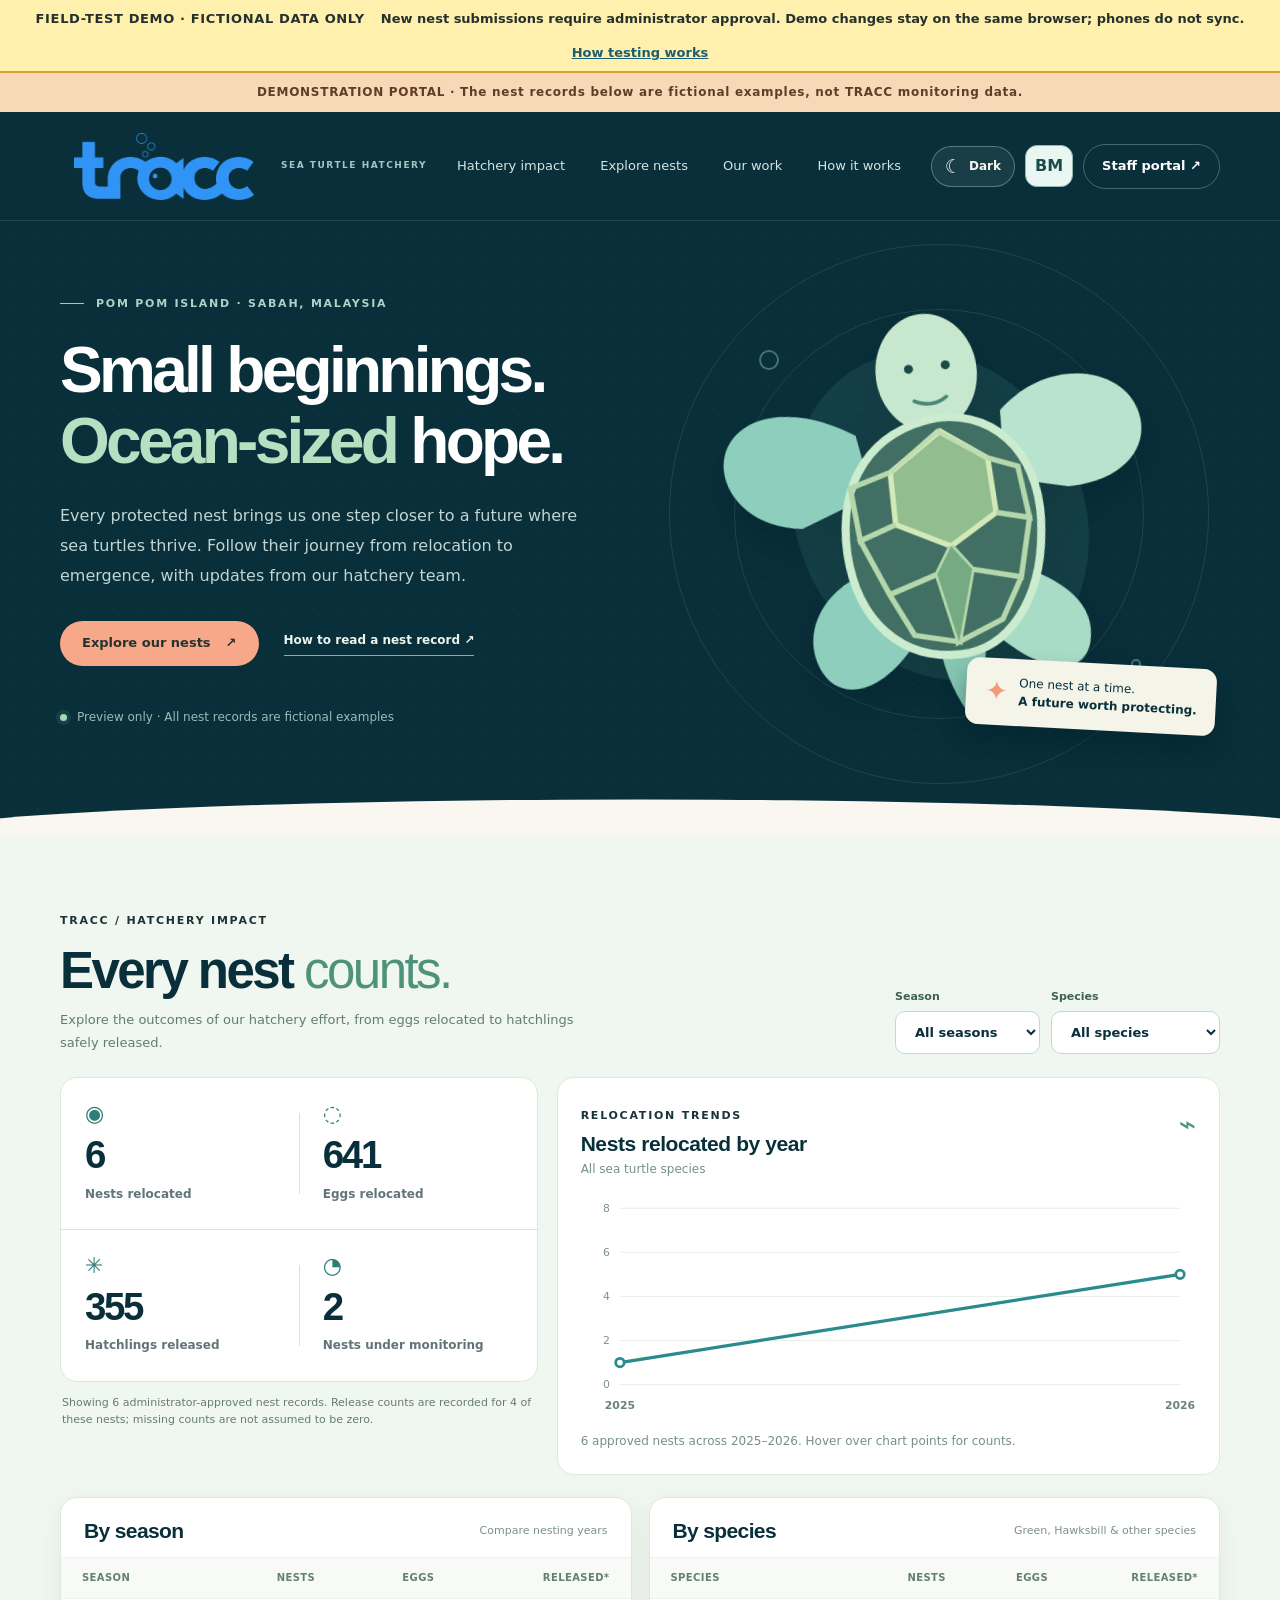
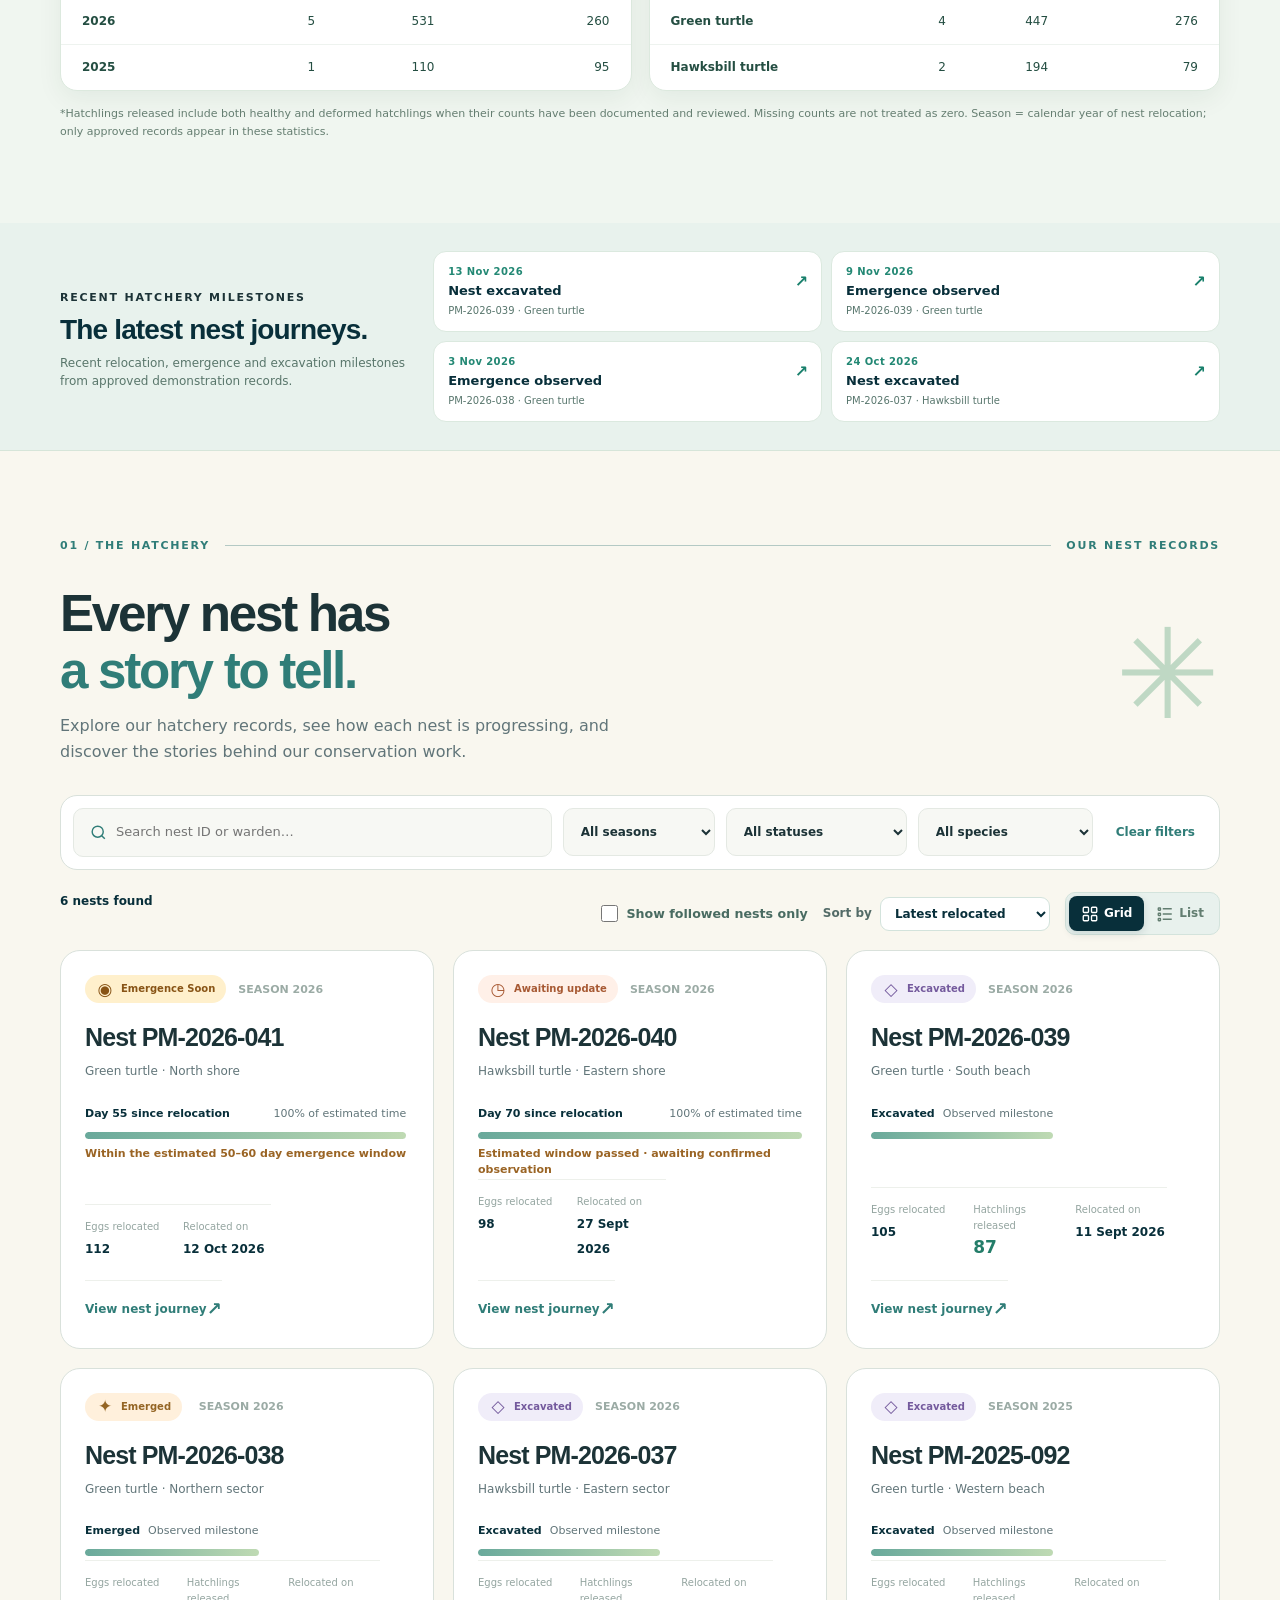
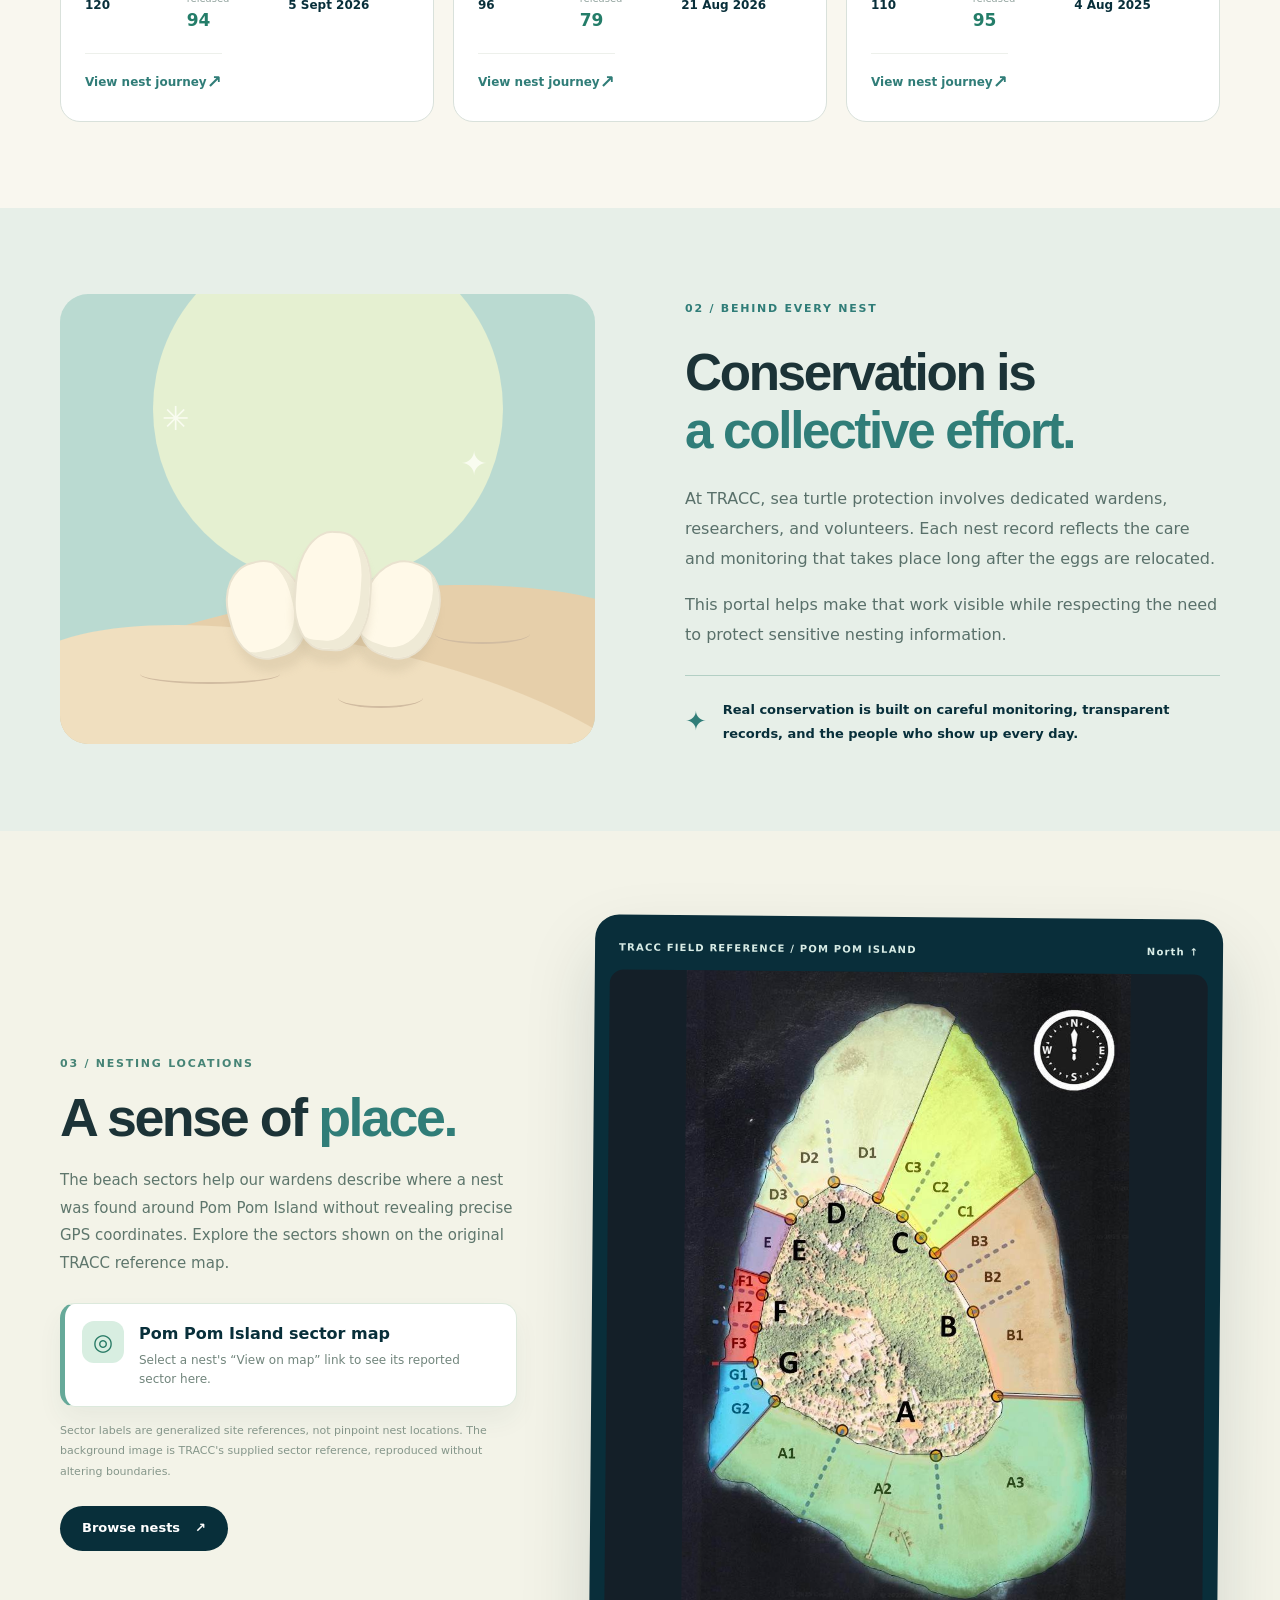
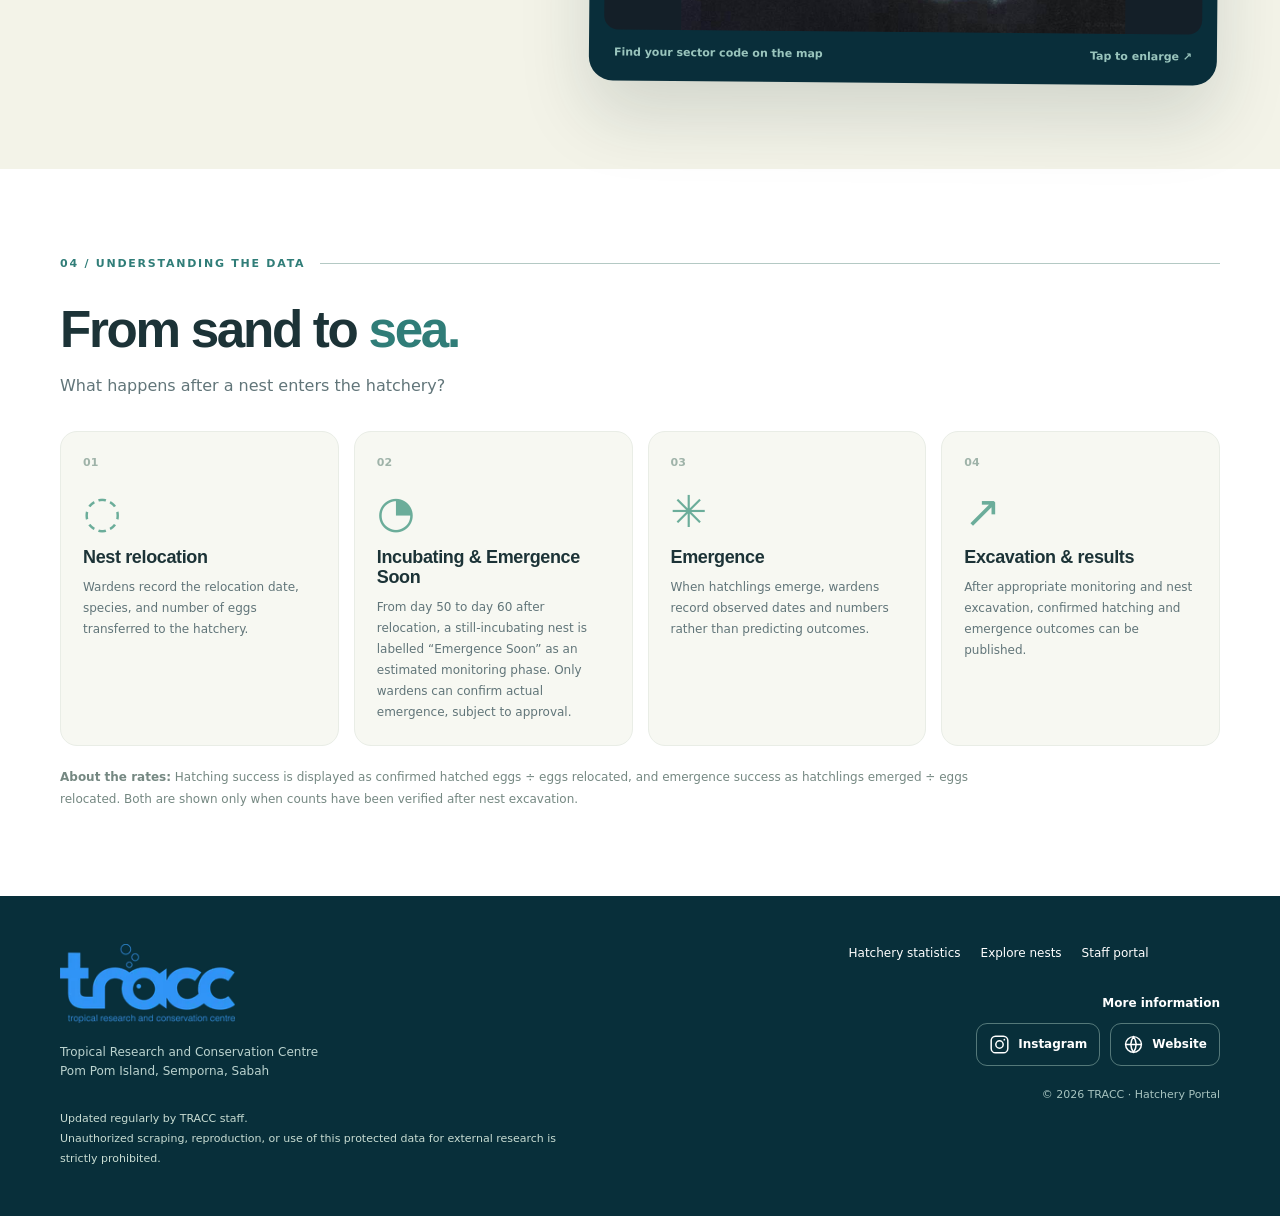
==== commit 86e70d61: "Clarify that warden demo submissions are browser-local and need review" ====
--- a/index.html
+++ b/index.html
@@ -15,7 +15,7 @@
   <script type="module" src="./assets/app.js"></script>
 </head>
 <body>
-  <div class="test-mode-strip" role="status"><strong>FIELD-TEST DEMO · FICTIONAL DATA ONLY</strong><span>Local test of the public visitor website. No real TRACC nests.</span><a href="./testing.html">Testing guide</a></div>
+  <div class="test-mode-strip" role="status"><strong>FIELD-TEST DEMO · FICTIONAL DATA ONLY</strong><span>New nest submissions require administrator approval. Demo changes stay on the same browser; phones do not sync.</span><a href="./testing.html">How testing works</a></div>
   <div class="announcement" id="demoBanner" hidden>DEMONSTRATION PORTAL · The nest records below are fictional examples, not TRACC monitoring data.</div>
   <header class="site-header">
     <div class="container nav-inner">
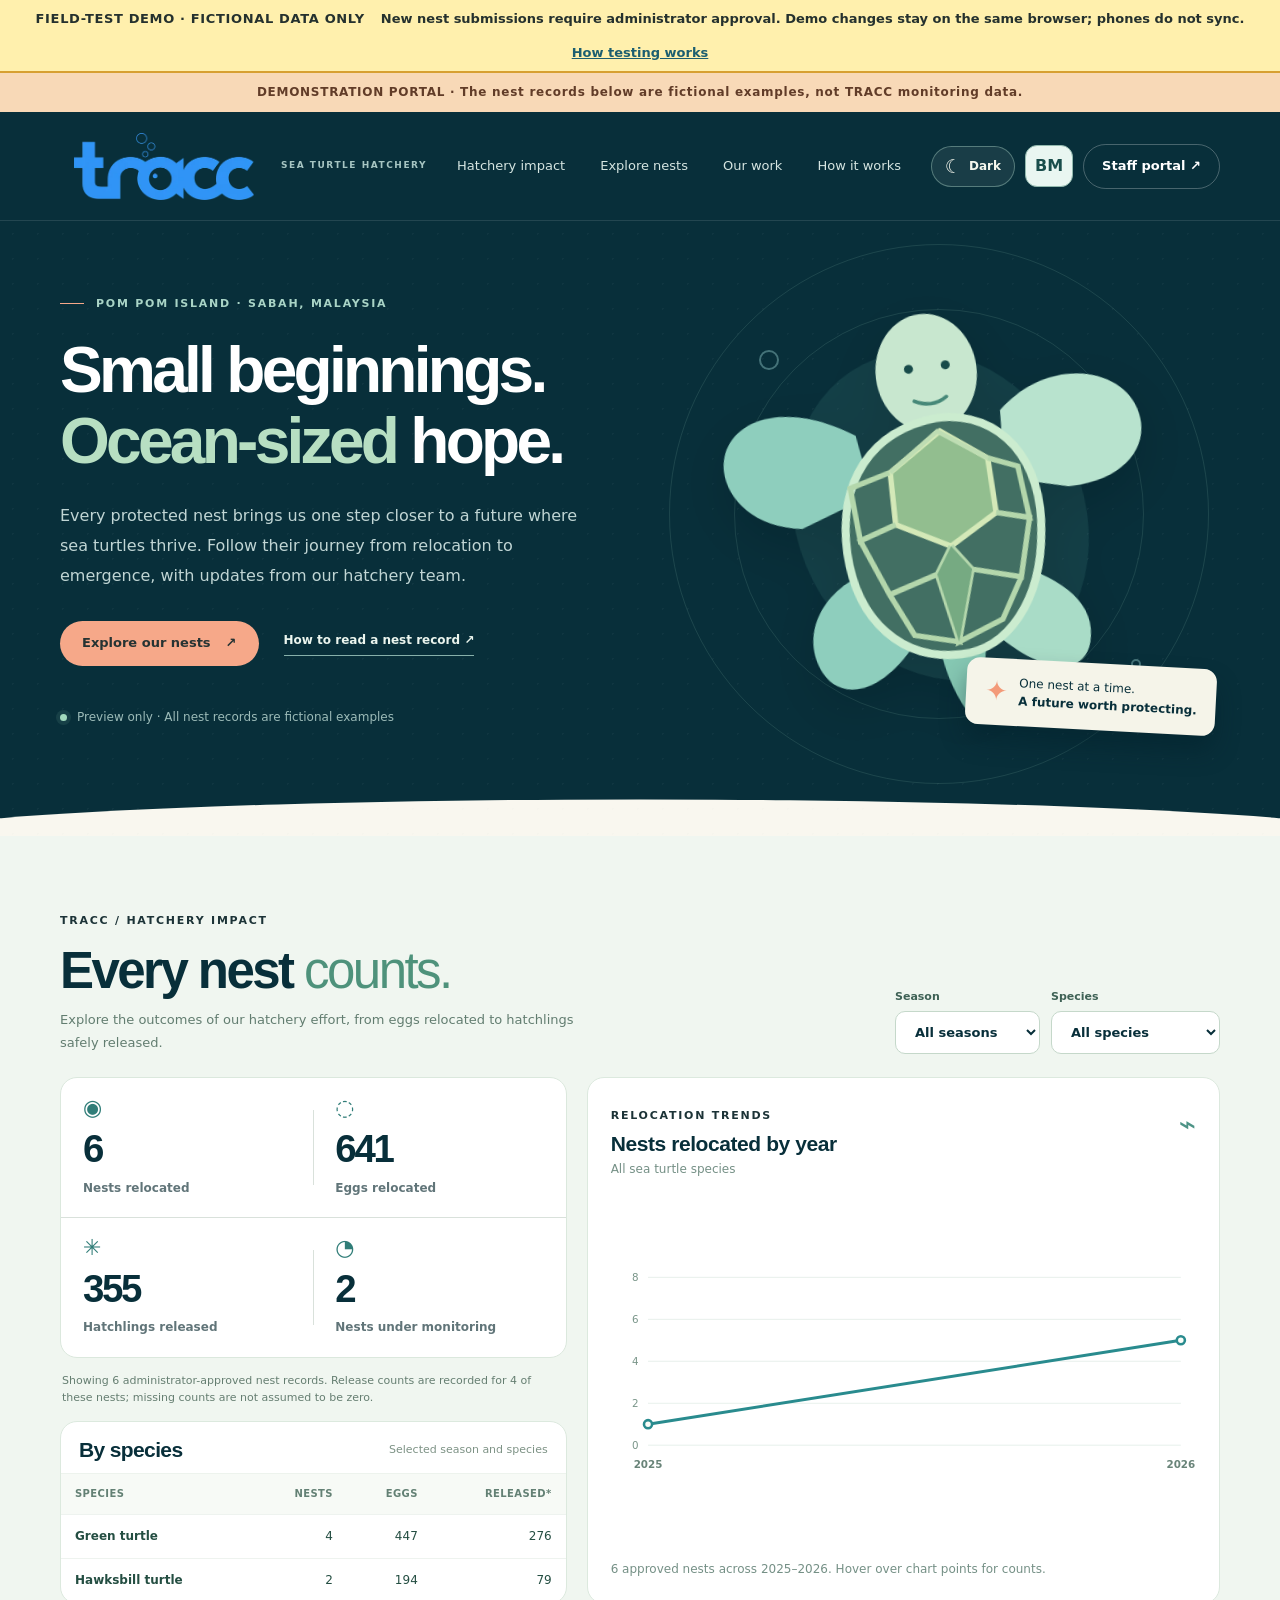
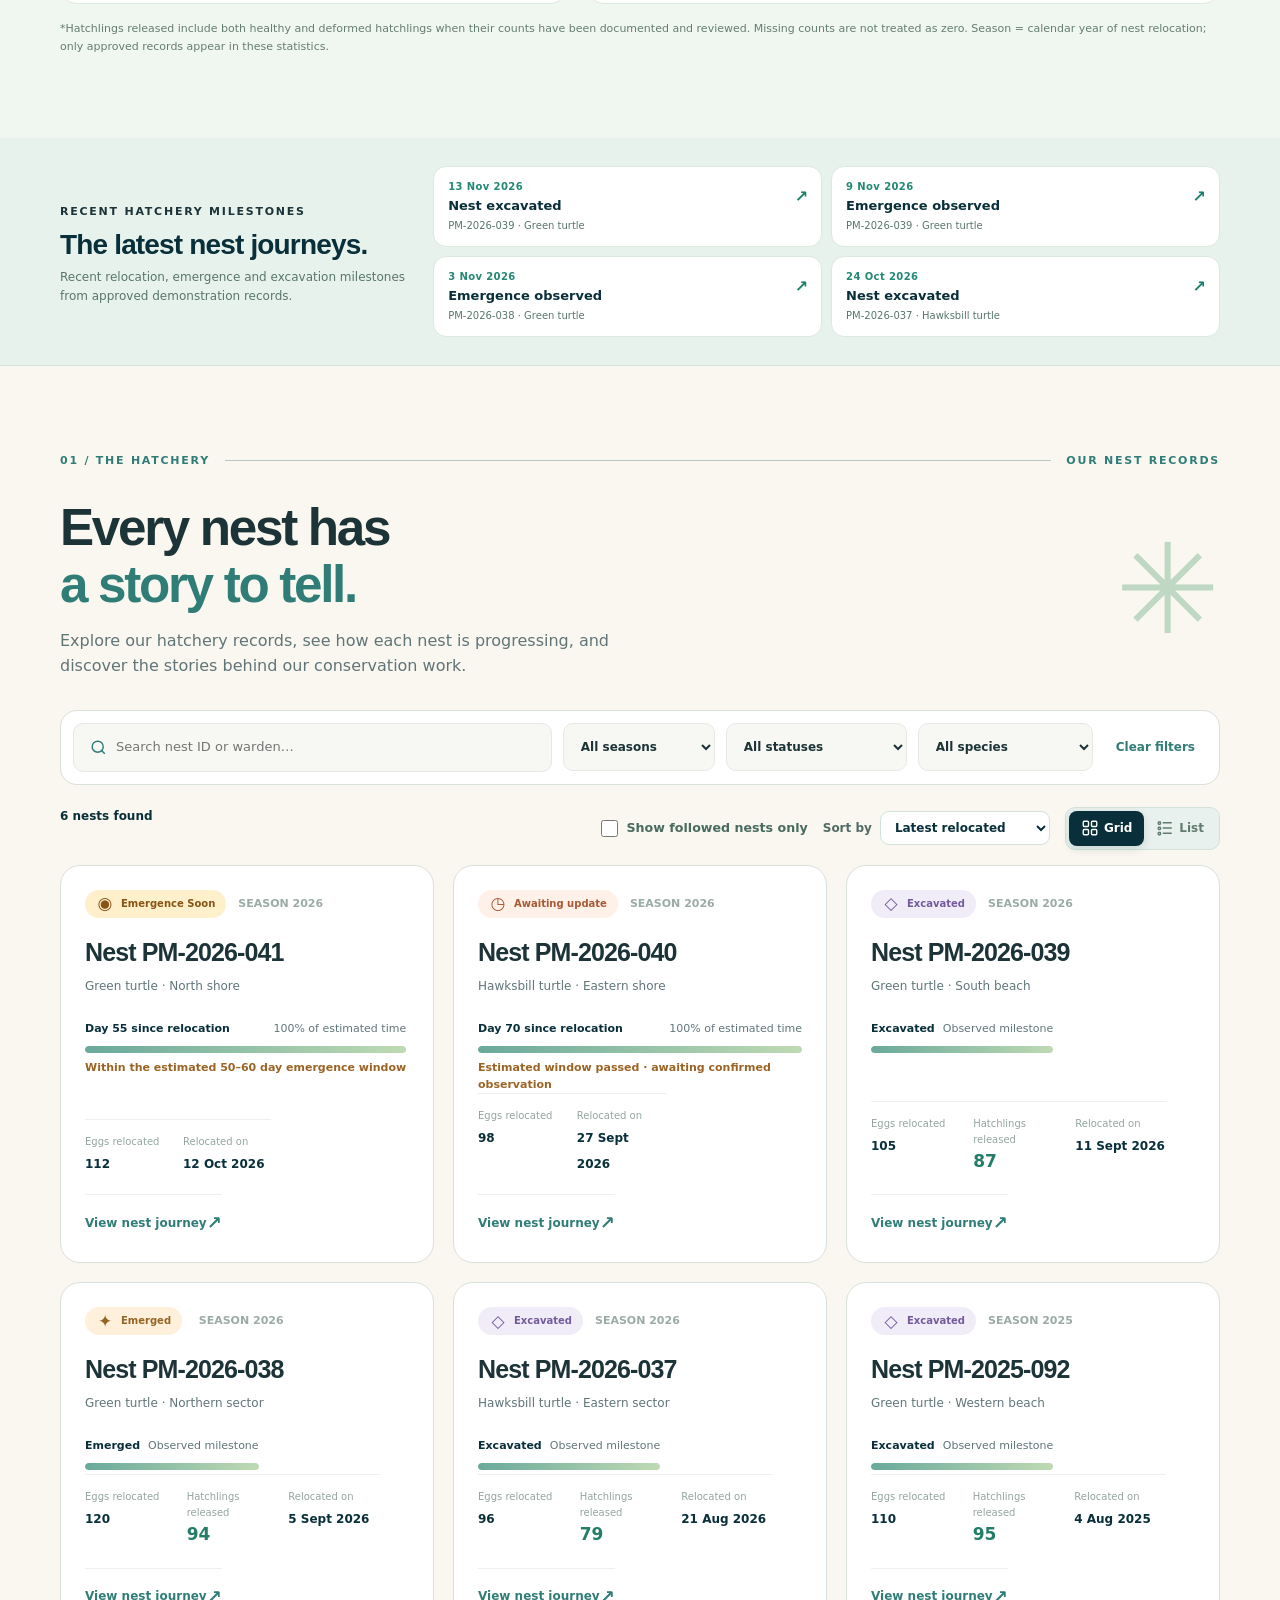
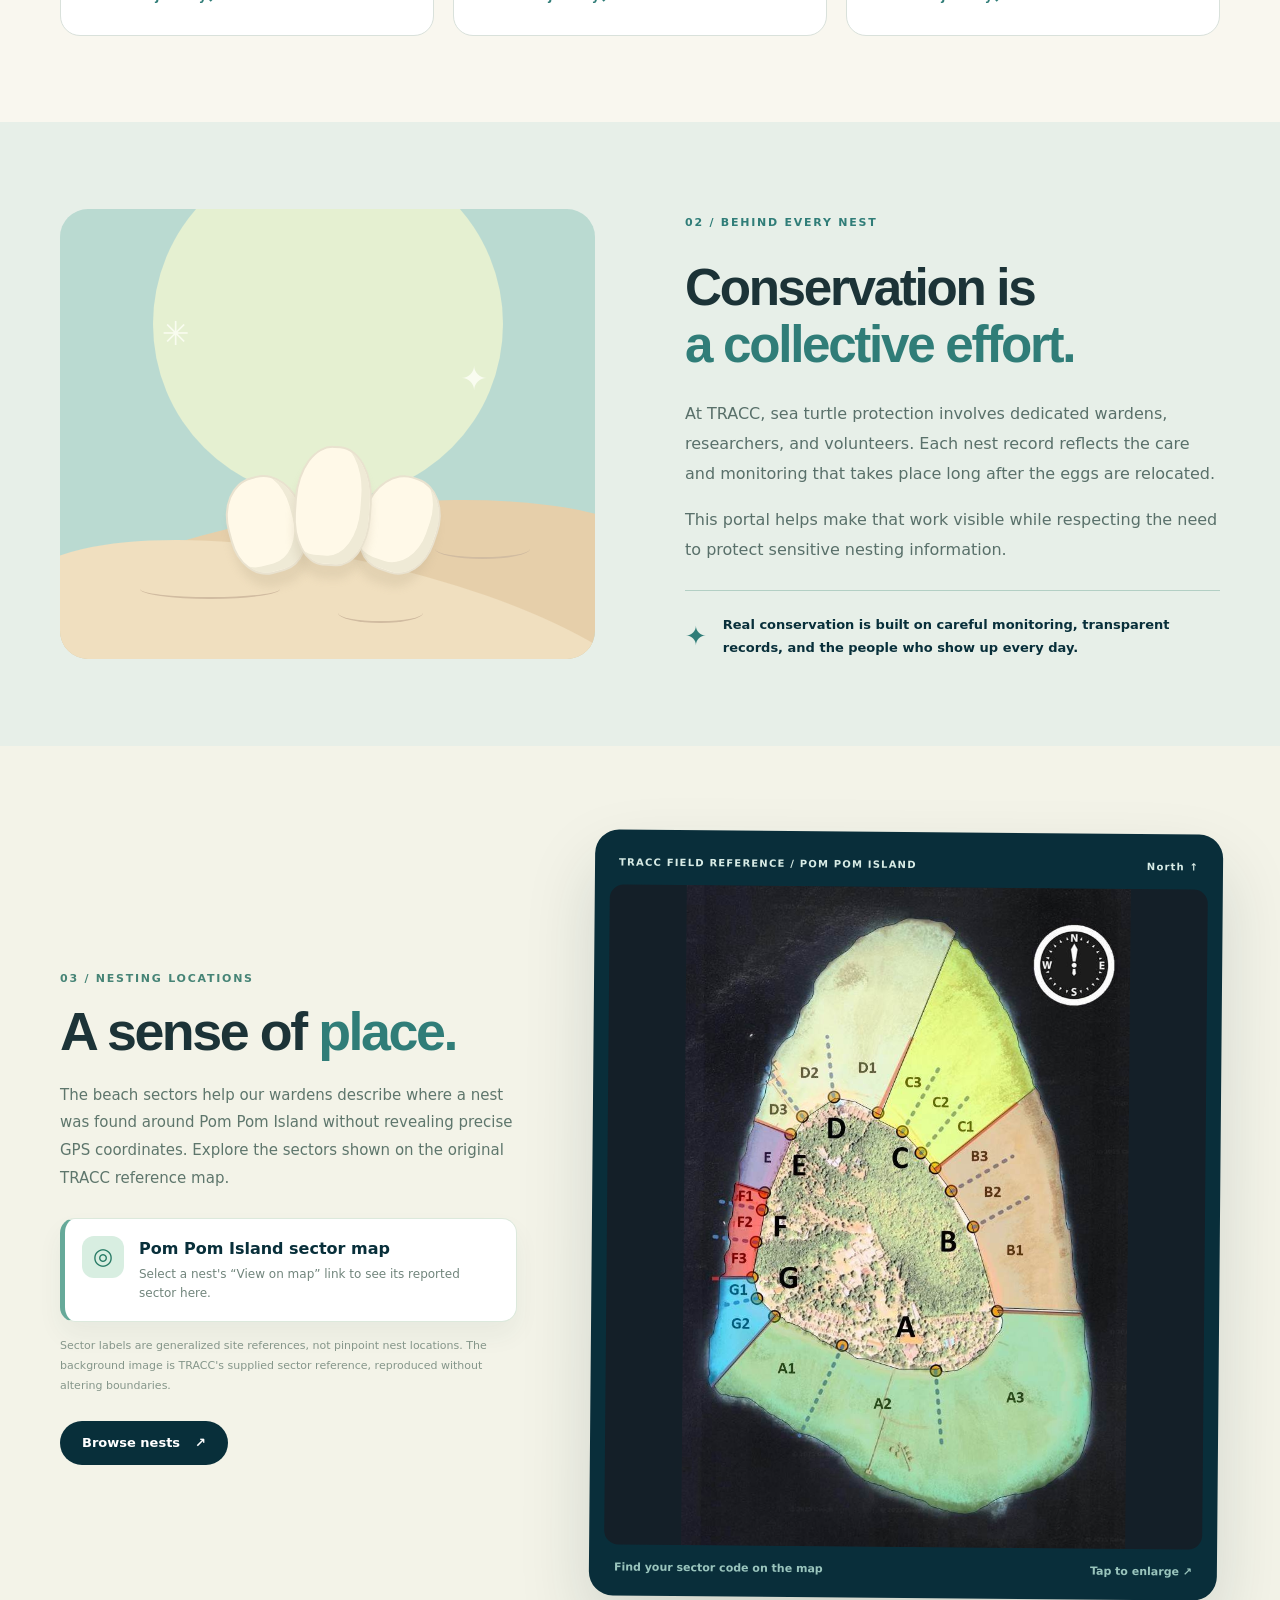
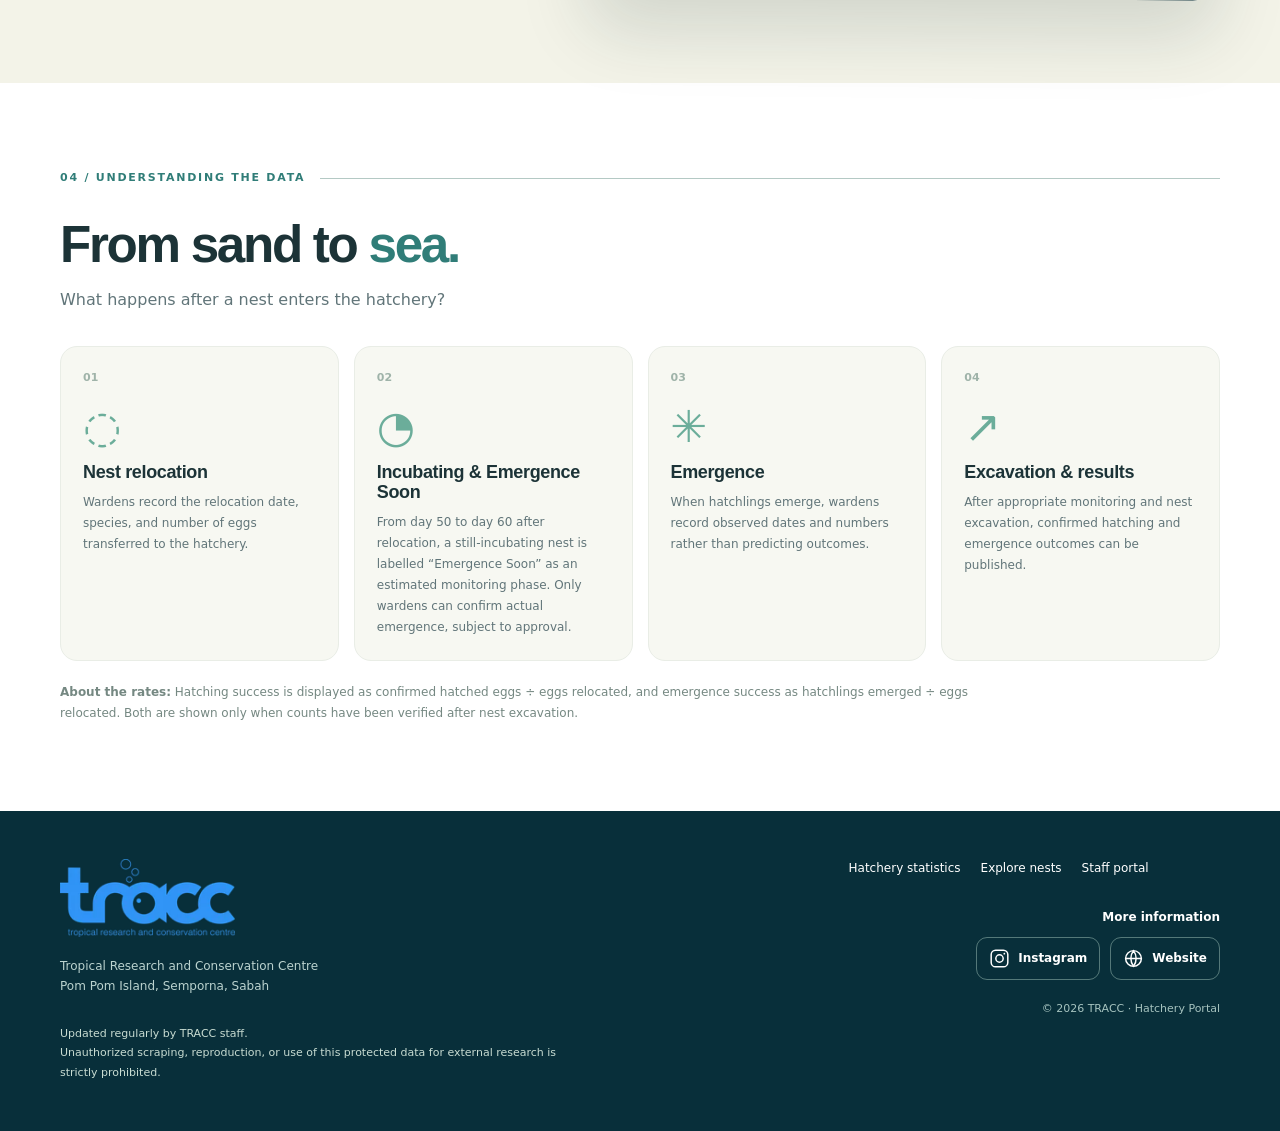
==== commit 867448ee: "Simplify hatchery impact dashboard and align species summary with chart" ====
--- a/index.html
+++ b/index.html
@@ -84,18 +84,14 @@
               <div class="stat"><div class="stat-icon">◔</div><div class="stat-value" id="statActive">—</div><div class="stat-label" data-i18n="nestsIncubating">Nests under monitoring</div></div>
             </div>
             <p class="stat-footnote" id="statFootnote">Figures are calculated from administrator-approved published records only.</p>
+            <section class="impact-table-card" aria-labelledby="speciesBreakdownTitle"><div class="impact-table-head"><h3 id="speciesBreakdownTitle">By species</h3><span>Selected season and species</span></div>
+              <div class="impact-table-scroll"><table><thead><tr><th scope="col">Species</th><th scope="col">Nests</th><th scope="col">Eggs</th><th scope="col">Released*</th></tr></thead><tbody id="speciesBreakdown"></tbody></table></div></section>
           </div>
           <section class="impact-chart-card" aria-labelledby="trendTitle">
             <div class="impact-chart-head"><div><span class="small-label">RELOCATION TRENDS</span><h3 id="trendTitle">Nests relocated by year</h3><p id="trendSubtitle">Approved records across all nesting years</p></div><span class="chart-icon" aria-hidden="true">⌁</span></div>
             <div class="trend-svg-wrap" id="trendChart" role="img" aria-label="Nest relocation trend chart"></div>
             <p class="chart-note" id="trendNote">Select a season for monthly nest counts, or choose all seasons for yearly counts.</p>
           </section>
-        </div>
-        <div class="impact-breakdowns">
-          <section class="impact-table-card" aria-labelledby="seasonBreakdownTitle"><div class="impact-table-head"><h3 id="seasonBreakdownTitle">By season</h3><span>Compare nesting years</span></div>
-            <div class="impact-table-scroll"><table><thead><tr><th scope="col">Season</th><th scope="col">Nests</th><th scope="col">Eggs</th><th scope="col">Released*</th></tr></thead><tbody id="seasonBreakdown"></tbody></table></div></section>
-          <section class="impact-table-card" aria-labelledby="speciesBreakdownTitle"><div class="impact-table-head"><h3 id="speciesBreakdownTitle">By species</h3><span>Green, Hawksbill & other species</span></div>
-            <div class="impact-table-scroll"><table><thead><tr><th scope="col">Species</th><th scope="col">Nests</th><th scope="col">Eggs</th><th scope="col">Released*</th></tr></thead><tbody id="speciesBreakdown"></tbody></table></div></section>
         </div>
         <p class="impact-method">*Hatchlings released include both healthy and deformed hatchlings when their counts have been documented and reviewed. Missing counts are not treated as zero. Season = calendar year of nest relocation; only approved records appear in these statistics.</p>
       </div>
--- a/assets/styles.css
+++ b/assets/styles.css
@@ -368,3 +368,27 @@
 .test-mode-strip{display:flex;gap:16px;align-items:center;justify-content:center;flex-wrap:wrap;padding:10px 18px;background:#fff0ad;color:#25312e;border-bottom:2px solid #d7a032;font:600 13px/1.35 system-ui,sans-serif;text-align:center;position:relative;z-index:90}
 .test-mode-strip strong{letter-spacing:.05em}.test-mode-strip a{color:#1c5e70;text-decoration:underline;font-weight:800}
 @media(max-width:700px){.test-mode-strip{font-size:11px;gap:6px}.test-mode-strip span{flex-basis:100%}}
+
+/* Field test: compact impact dashboard, summary and species on left, trend on right. */
+.stats-overview { grid-template-columns: minmax(0, 1fr) minmax(0, 1.25fr); align-items: stretch; gap: 20px; margin-bottom: 16px; }
+.stats-summary-col { display: flex; flex-direction: column; gap: 14px; min-width: 0; }
+.stats-overview .stat { min-height: 110px; padding: 19px 22px; }
+.stats-overview .stat-footnote { margin: 0 2px; }
+.stats-summary-col .impact-table-card { min-width: 0; box-shadow: none; }
+.stats-summary-col .impact-table-head { padding: 16px 18px 12px; flex-wrap: wrap; gap: 6px; }
+.stats-summary-col .impact-table-card table { min-width: 0; }
+.stats-summary-col .impact-table-card th, .stats-summary-col .impact-table-card td { padding: 12px 14px; }
+.stats-overview .impact-chart-card { display: flex; flex-direction: column; min-height: 0; }
+.stats-overview .trend-svg-wrap { flex: 1 0 auto; display: flex; align-items: center; }
+html[data-theme="dark"] .stats-controls label, html[data-theme="dark"] .impact-chart-head p, html[data-theme="dark"] .chart-note { color: #a9c5bd; }
+html[data-theme="dark"] .trend-svg-wrap .axis-label { fill: #b6d0c7; }
+@media(max-width:900px) {
+  .stats-overview { grid-template-columns: minmax(0,1fr); gap: 16px; }
+  .stats-overview .trend-svg-wrap { flex: initial; }
+}
+@media(max-width:480px) {
+  .stats-overview .stat { padding: 17px 15px; min-height: 100px; }
+  .stats-summary-col .impact-table-head { padding: 14px; }
+  .stats-summary-col .impact-table-card th, .stats-summary-col .impact-table-card td { padding: 11px 8px; }
+  .stats-summary-col .impact-table-card th { font-size: 9px; letter-spacing: 0; }
+}
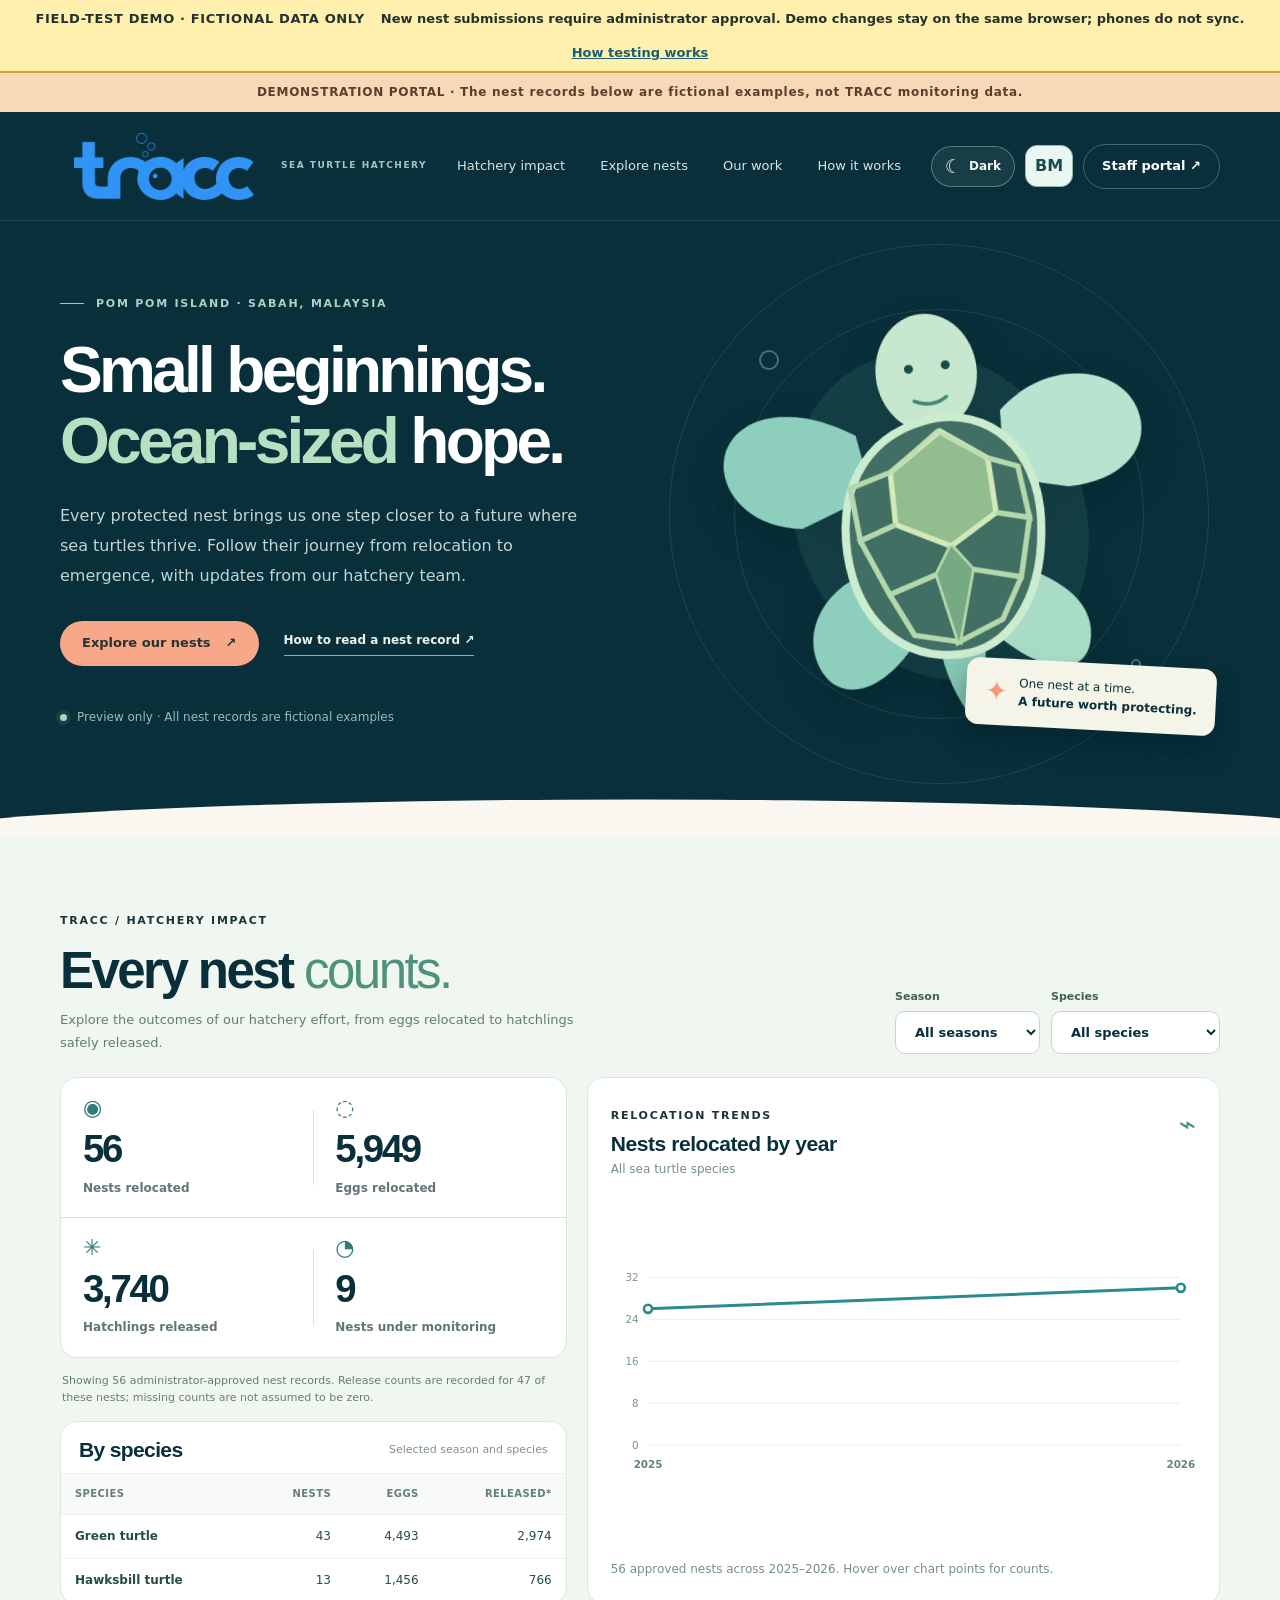
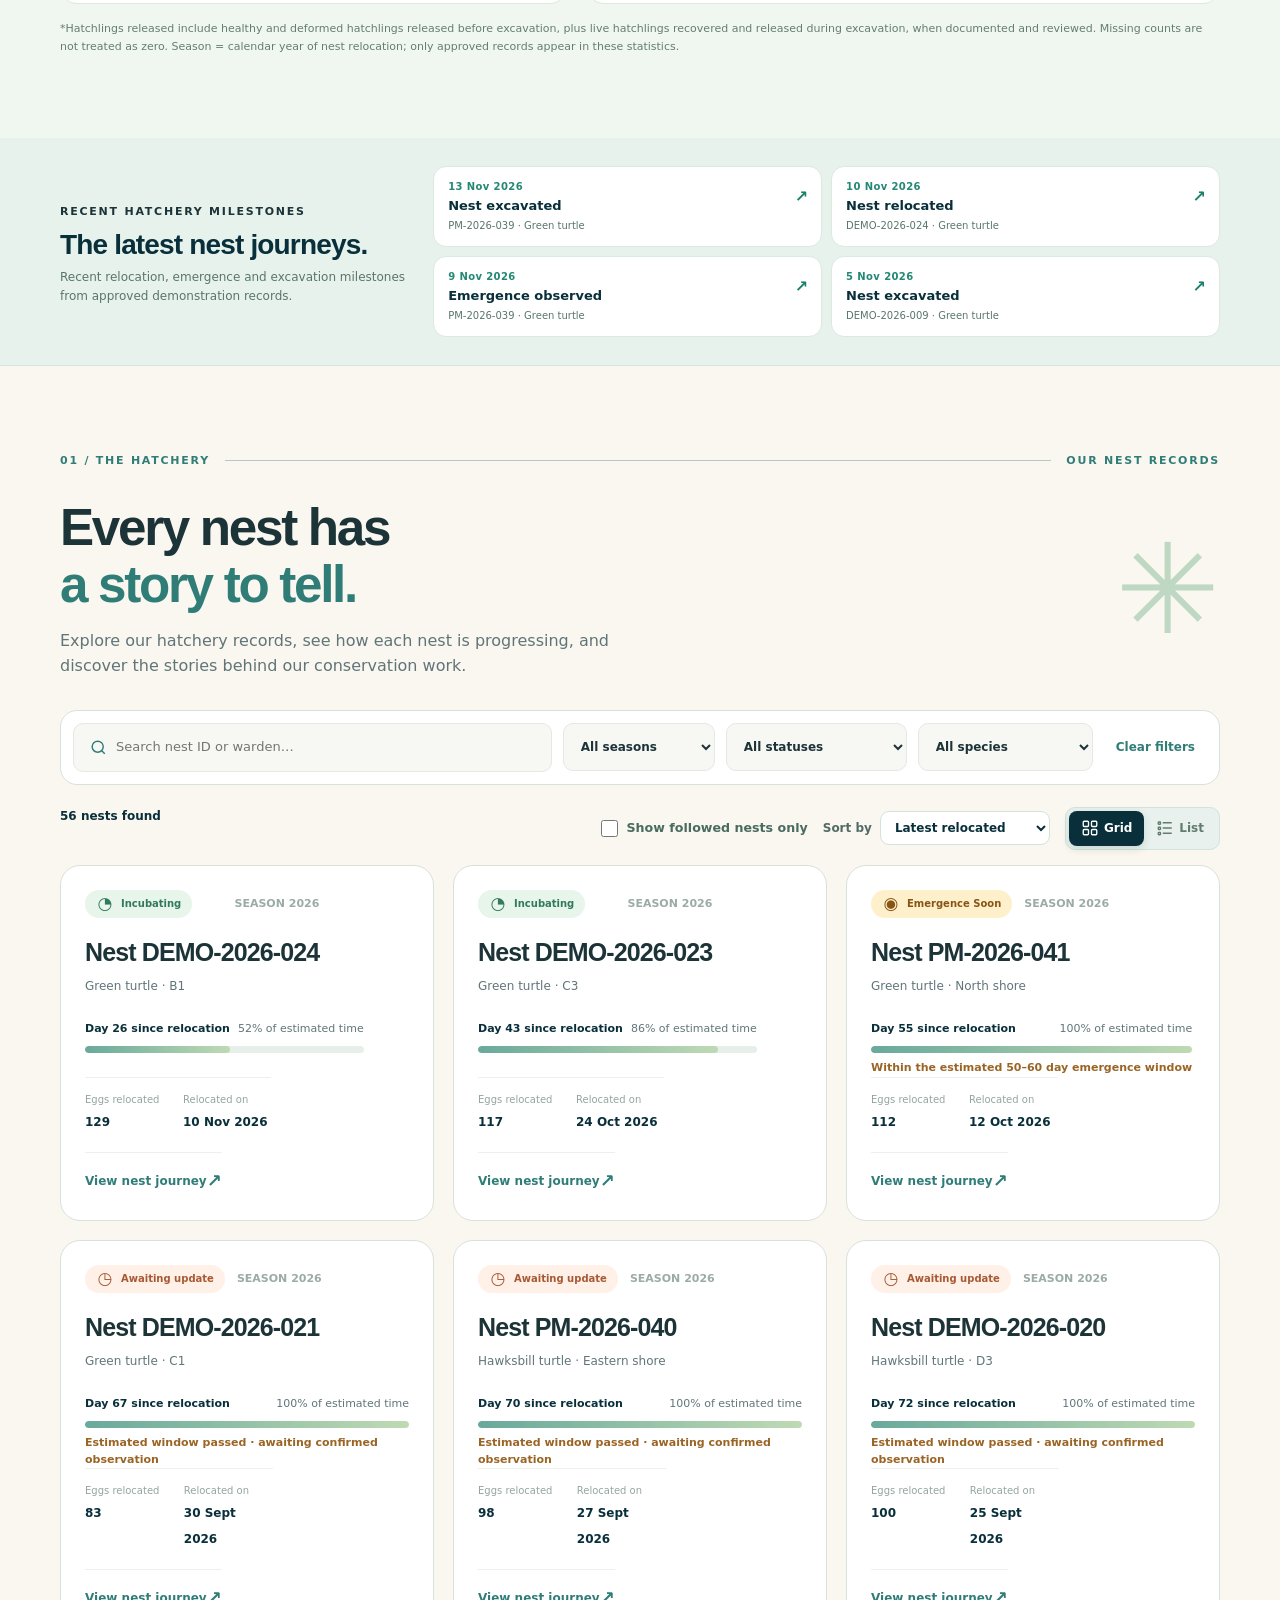
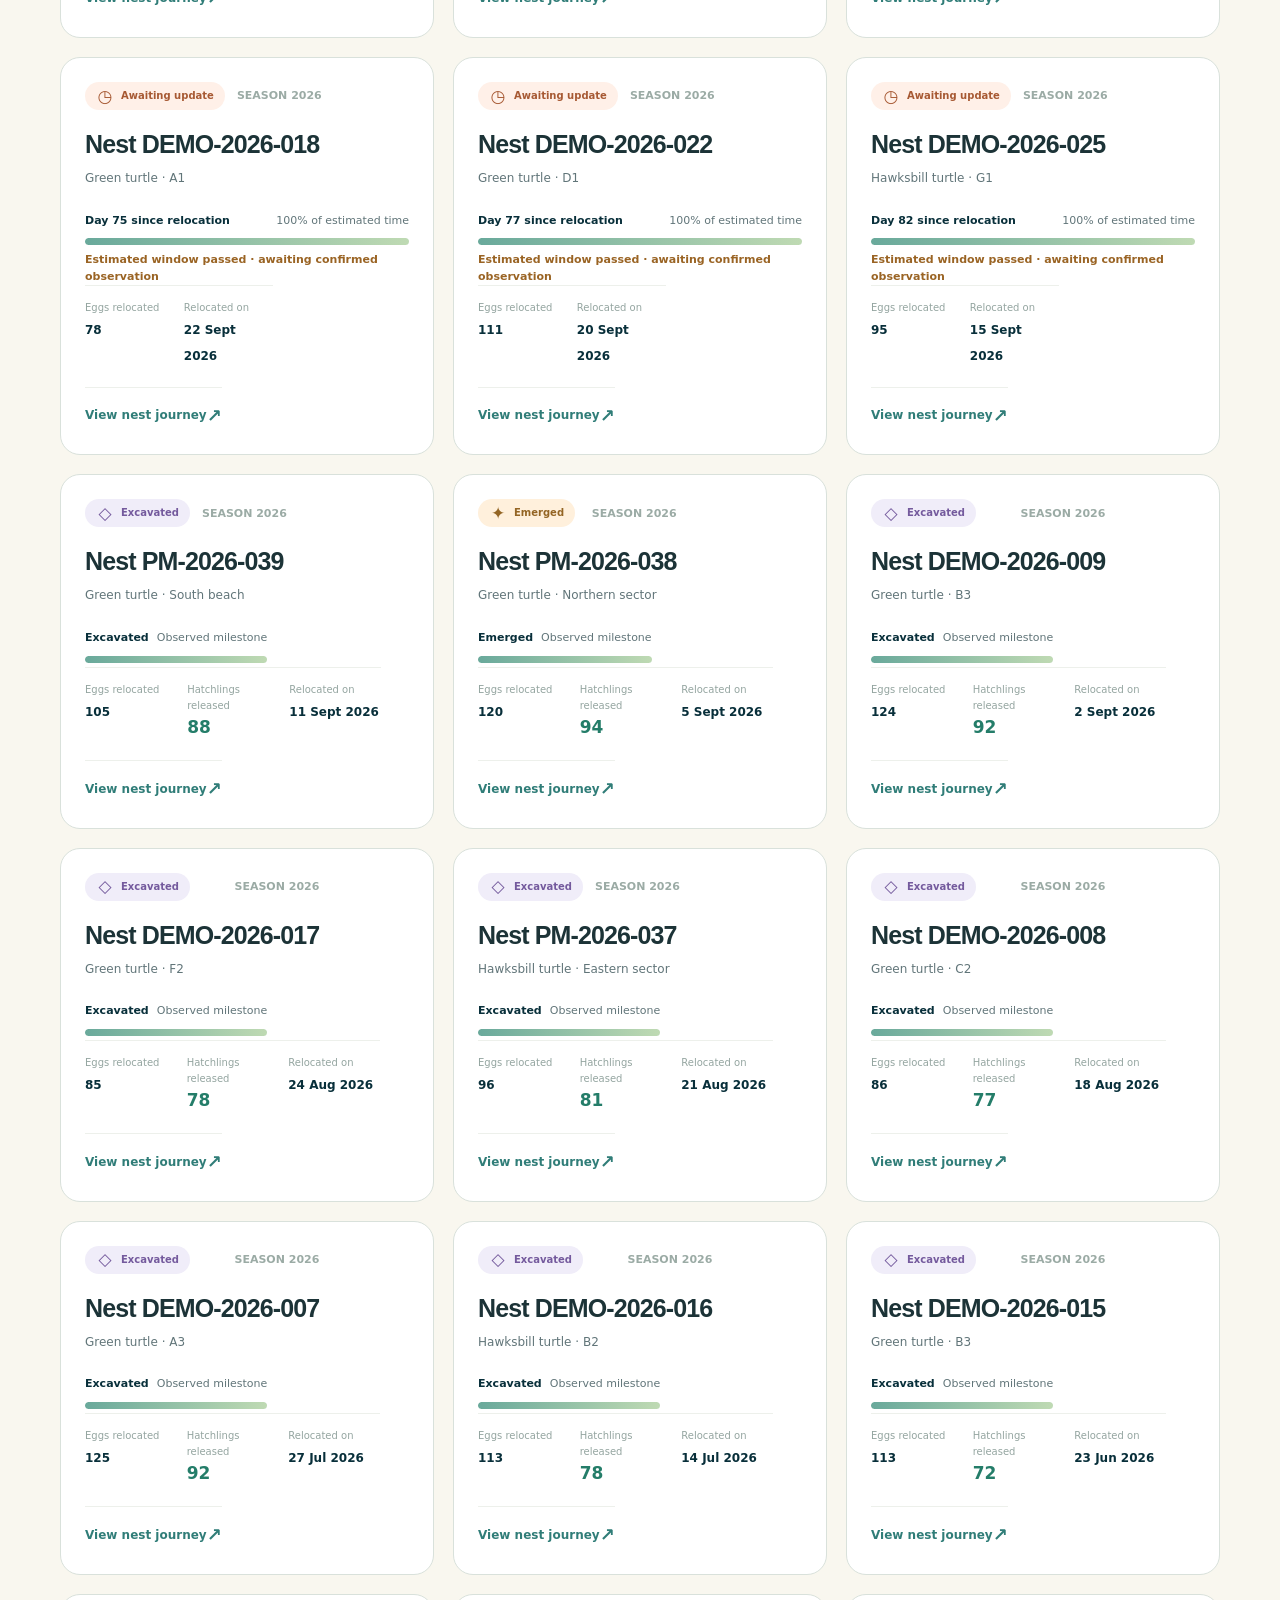
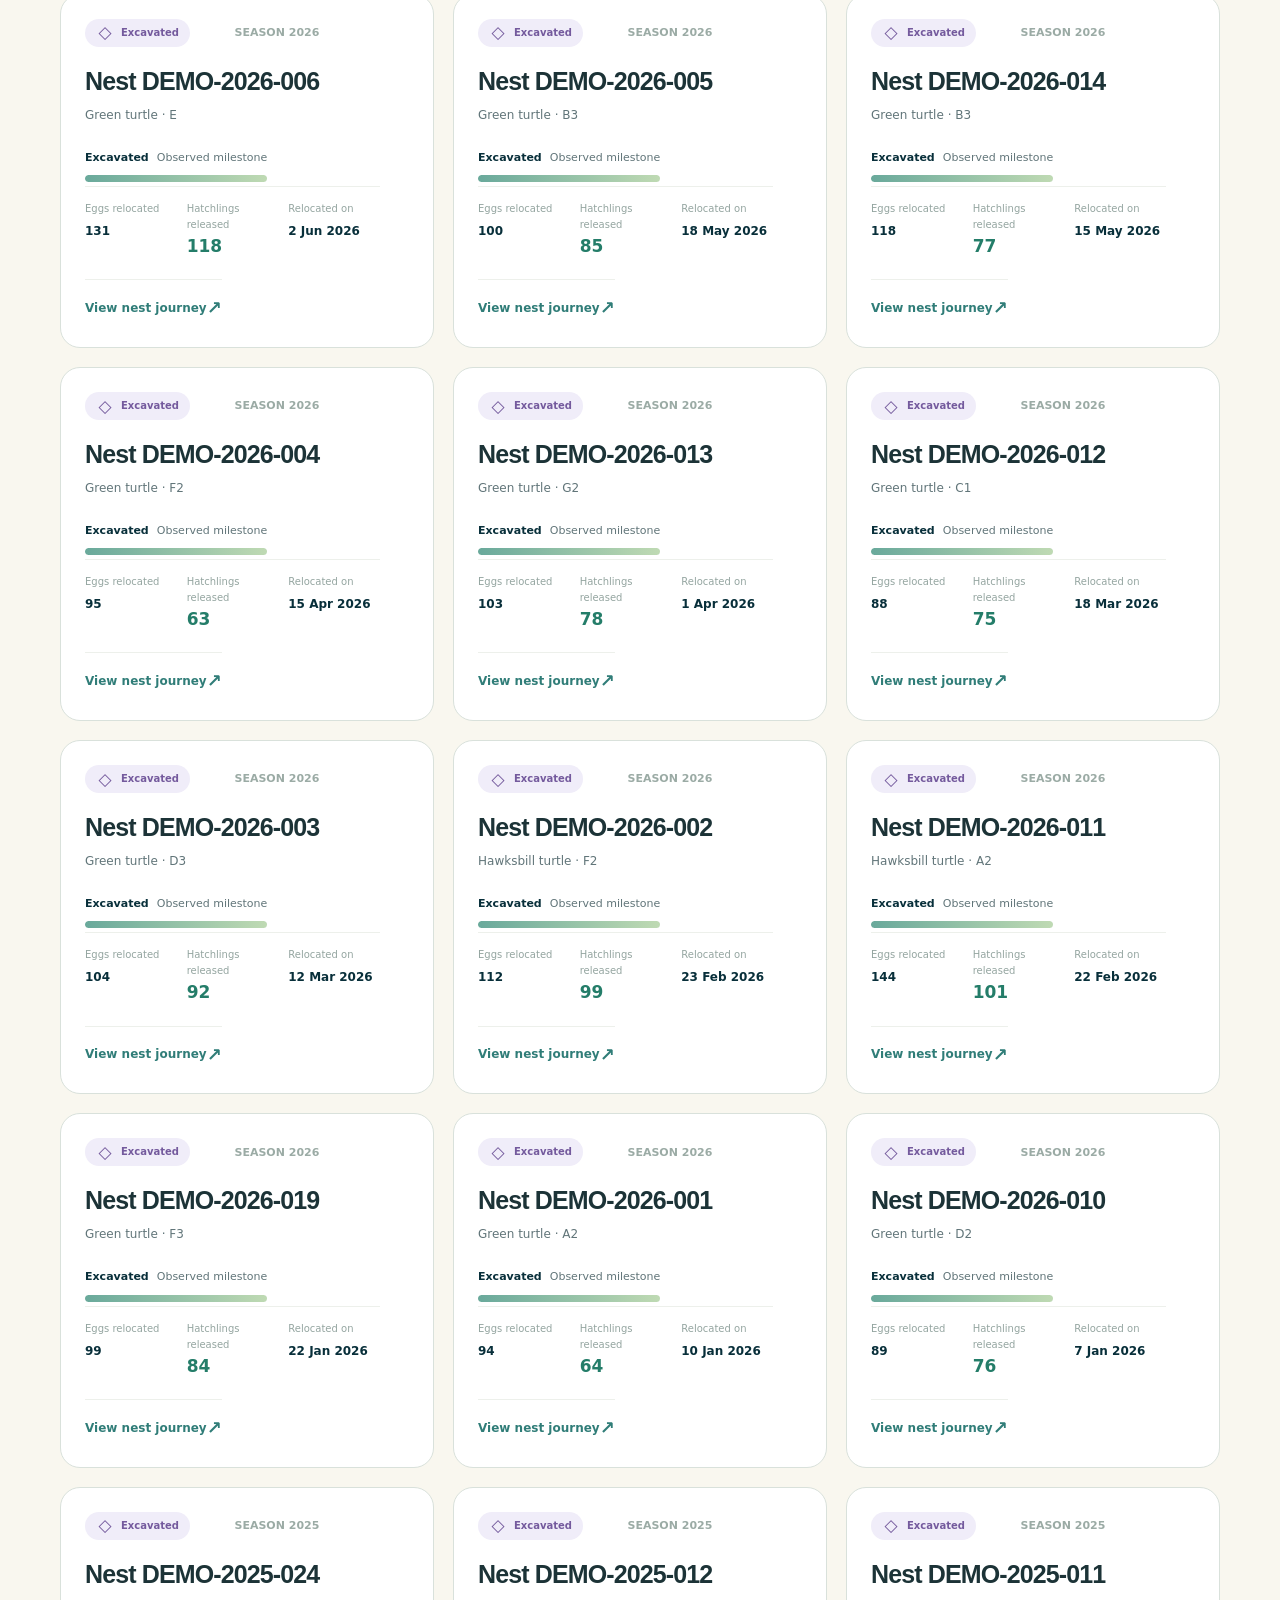
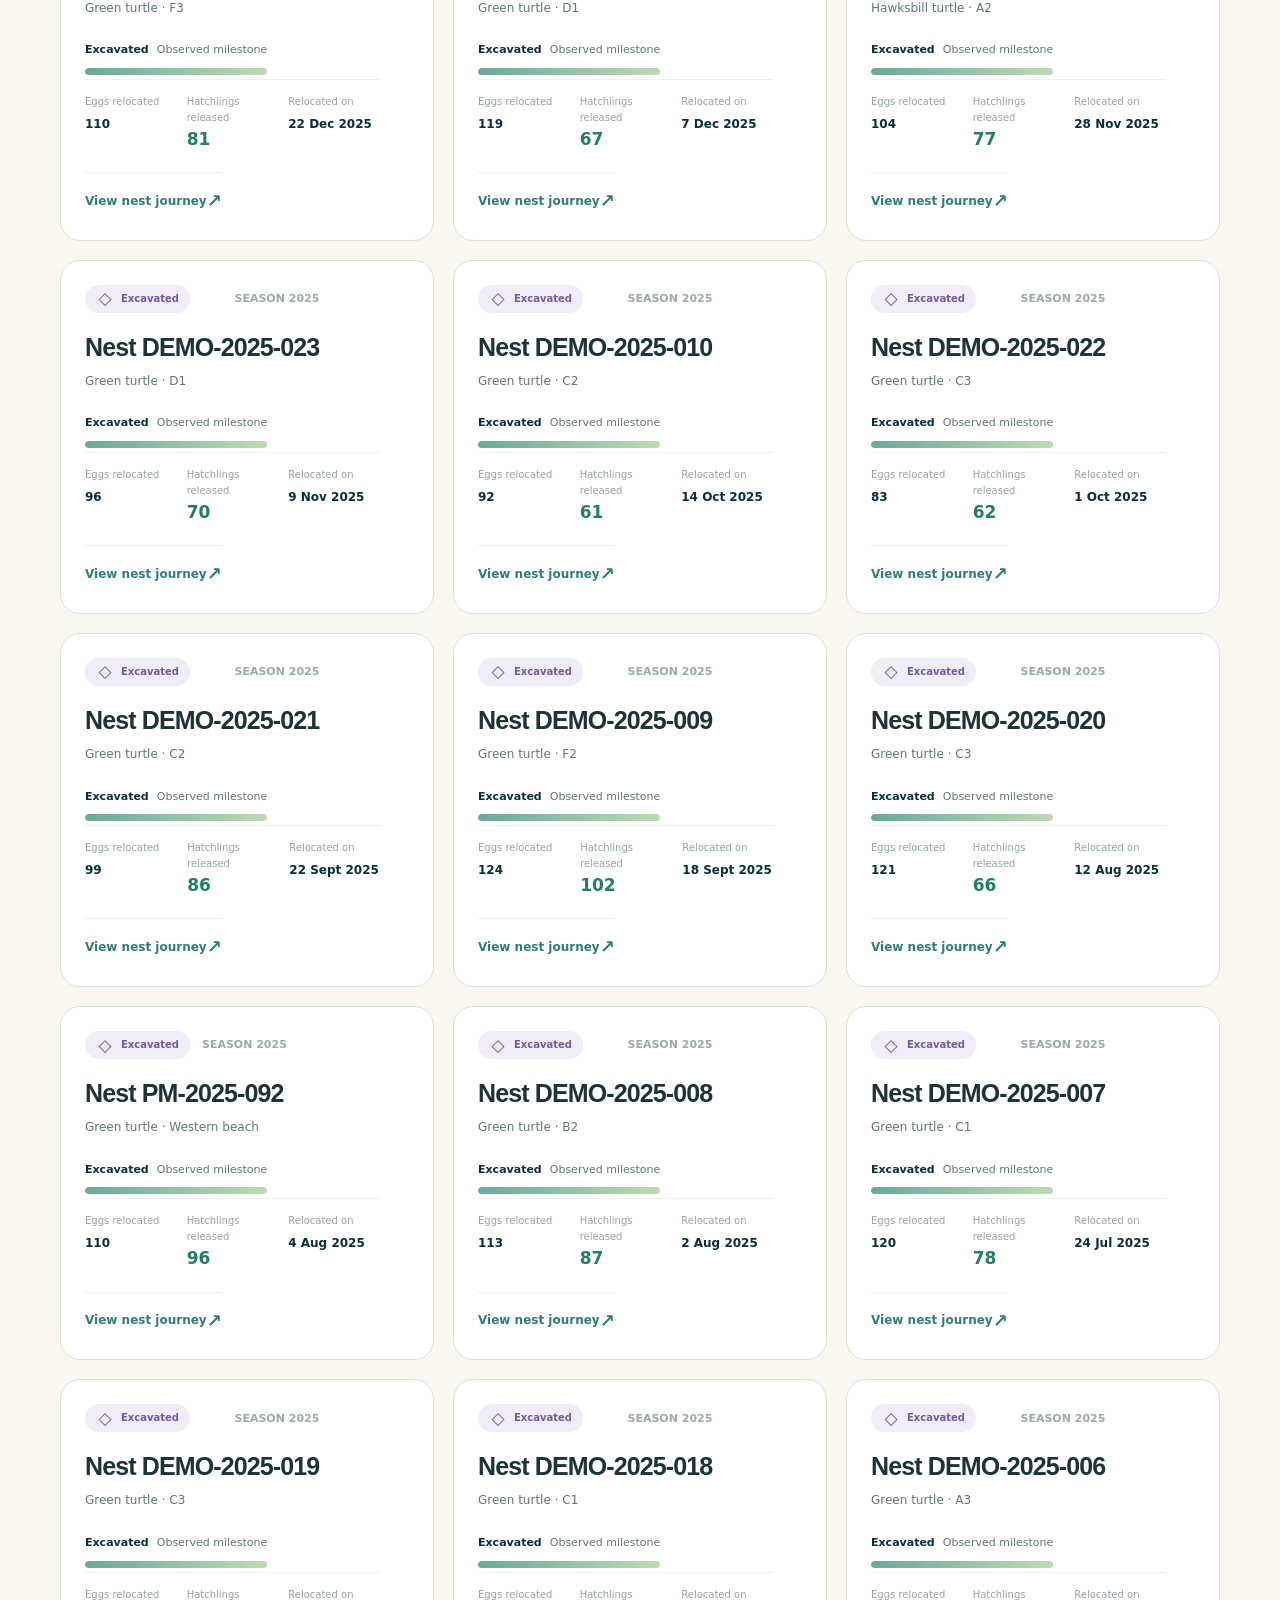
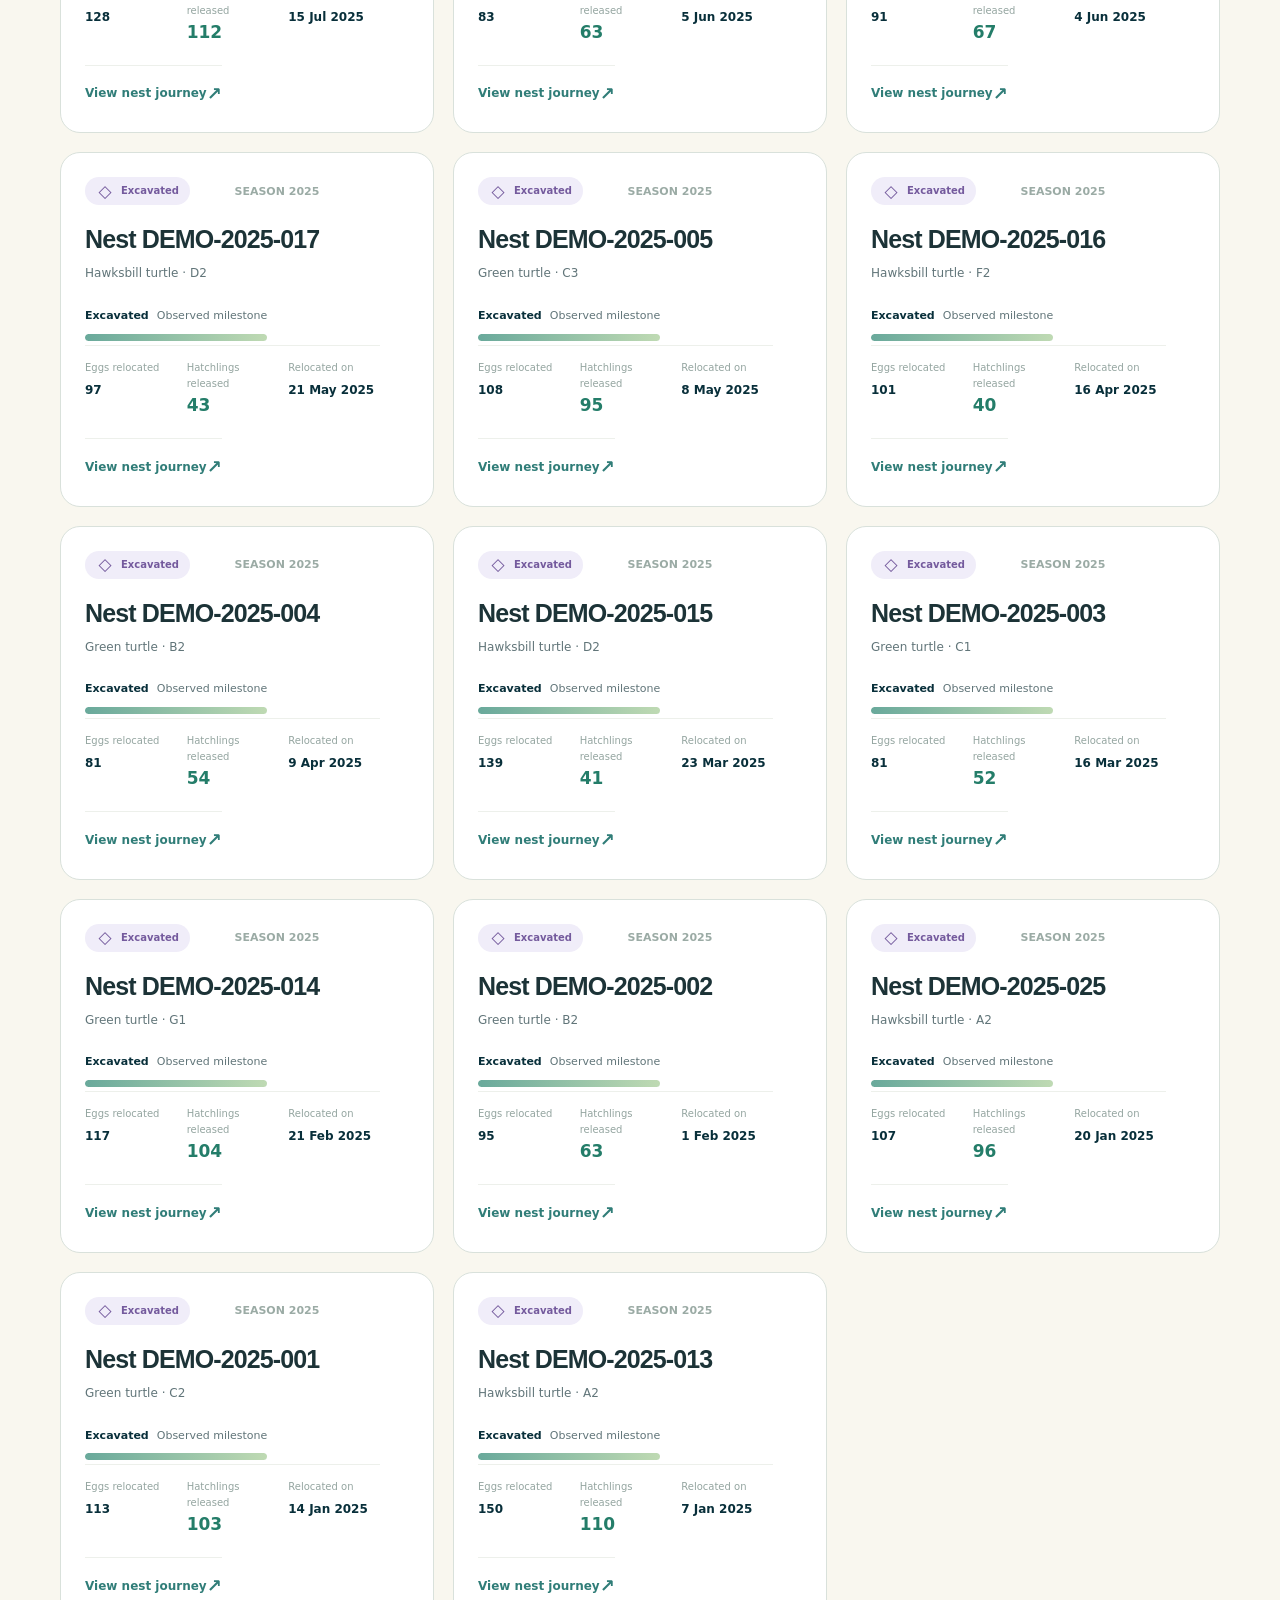
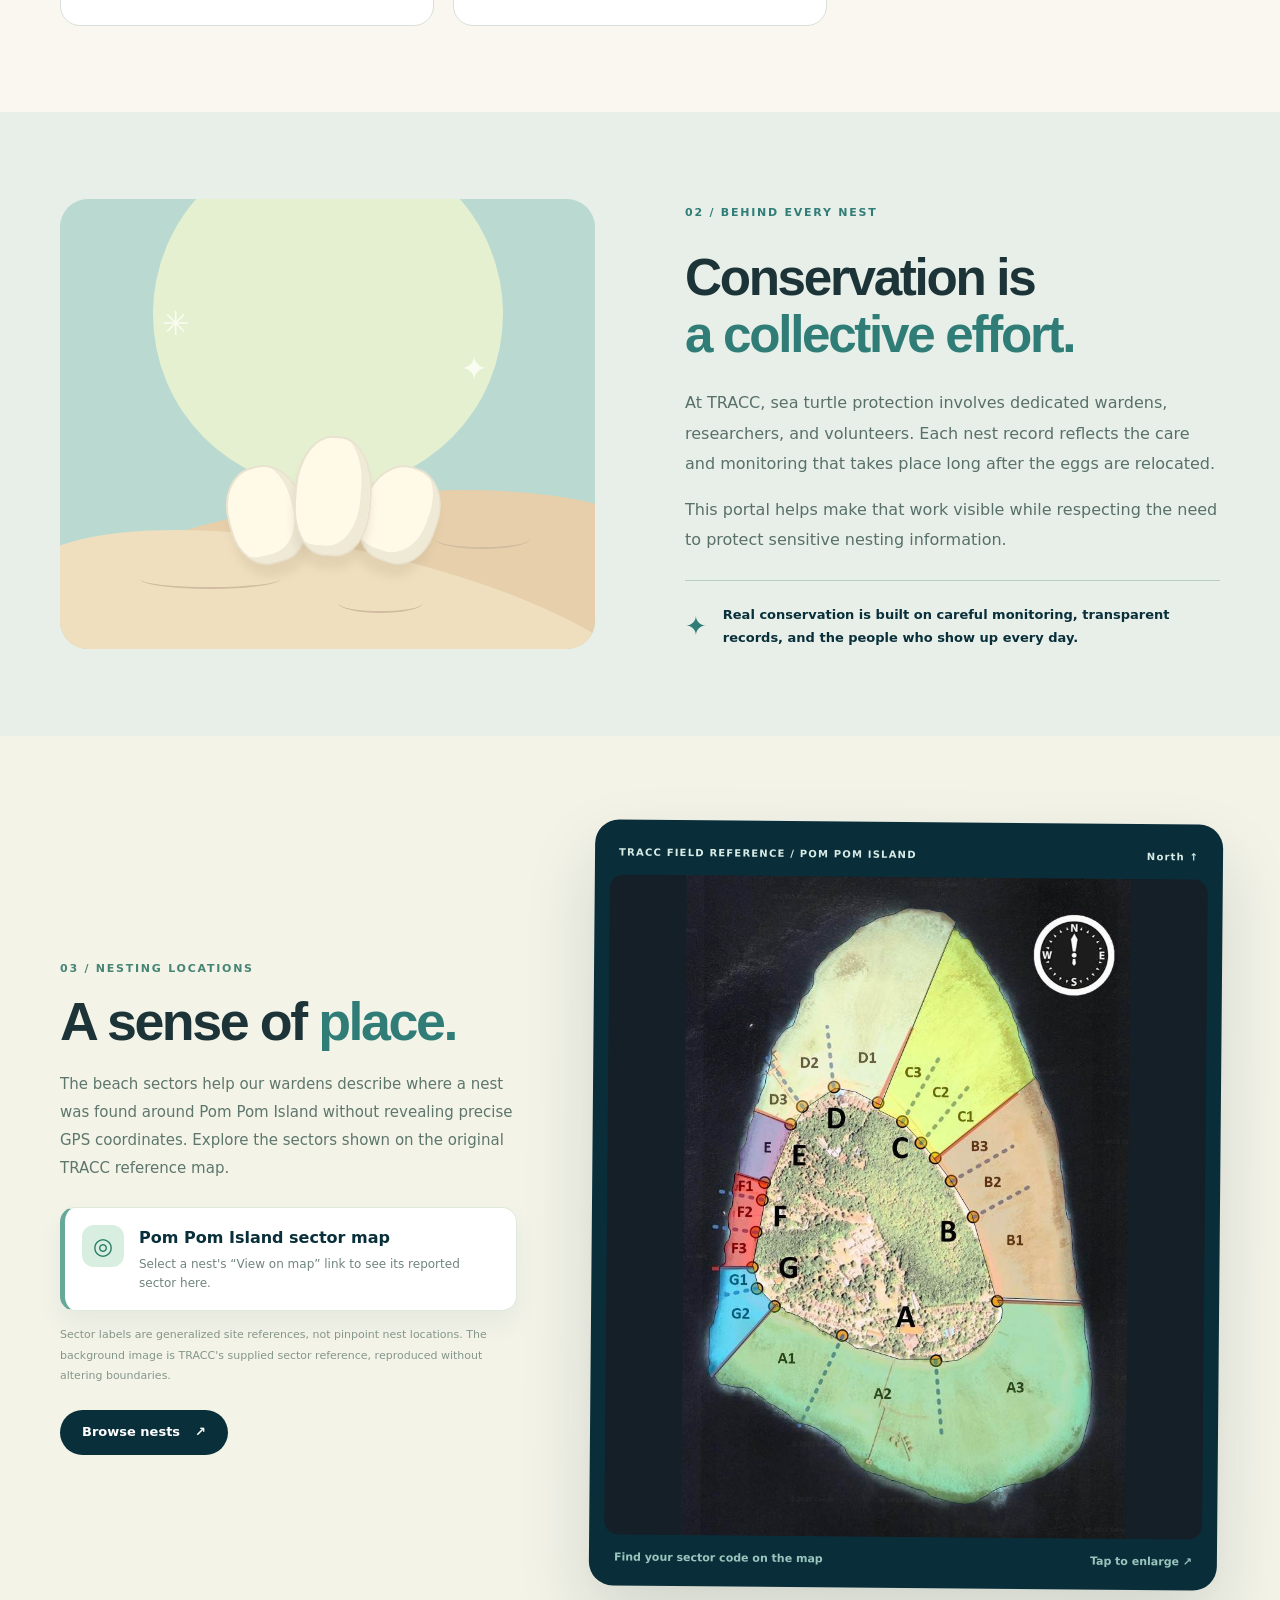
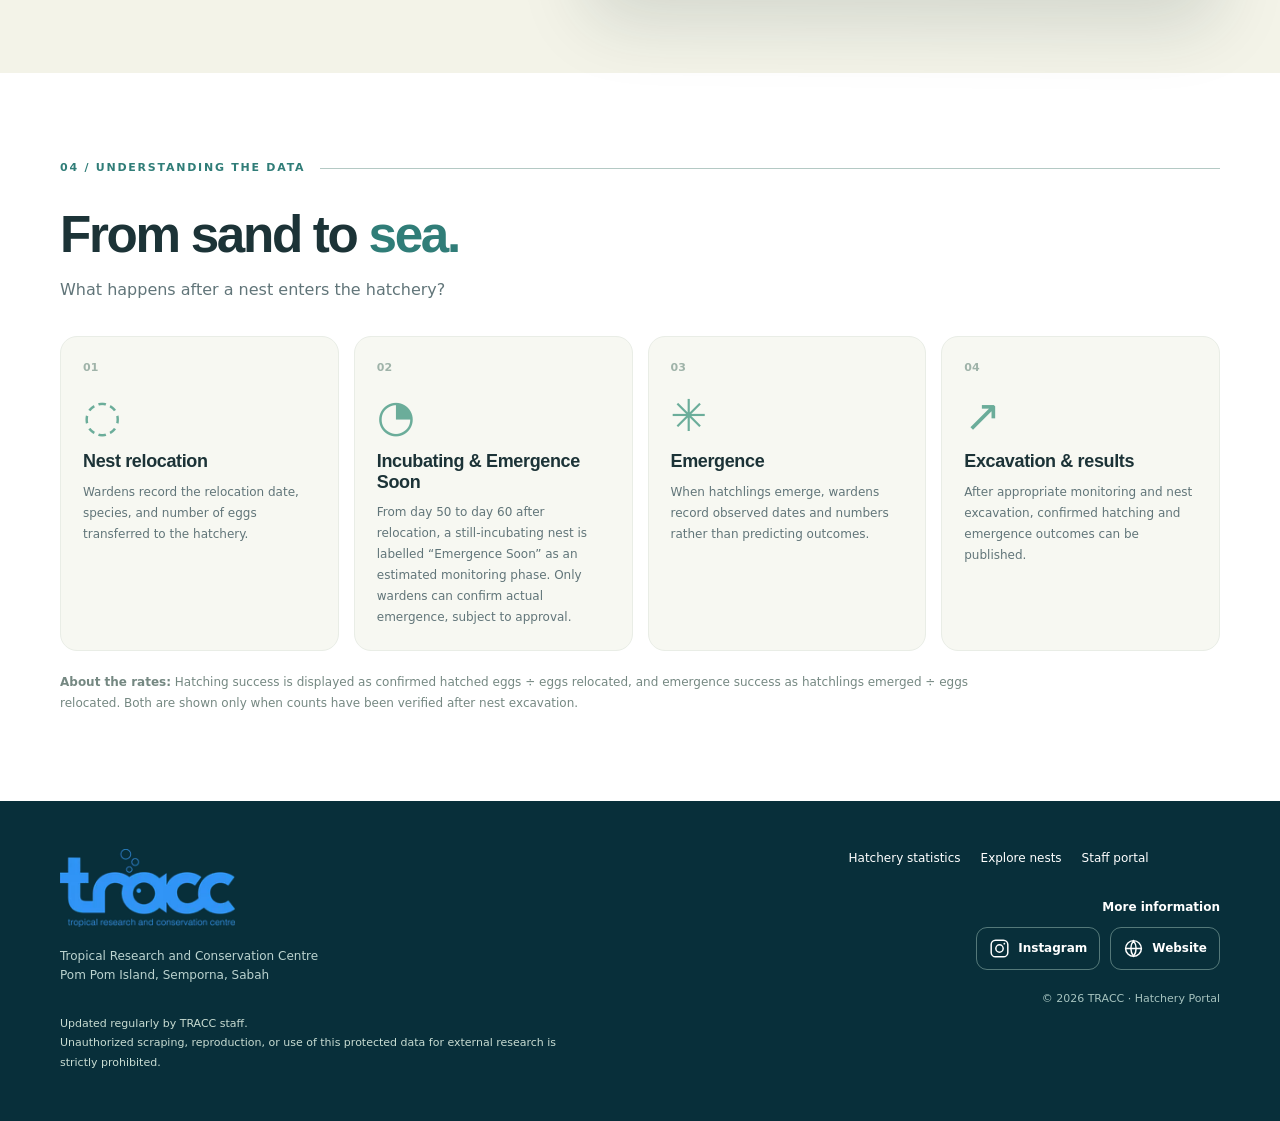
==== commit 34a3d018: "Add seven excavation outcomes and include rescued hatchlings in demo release totals" ====
--- a/index.html
+++ b/index.html
@@ -93,7 +93,7 @@
             <p class="chart-note" id="trendNote">Select a season for monthly nest counts, or choose all seasons for yearly counts.</p>
           </section>
         </div>
-        <p class="impact-method">*Hatchlings released include both healthy and deformed hatchlings when their counts have been documented and reviewed. Missing counts are not treated as zero. Season = calendar year of nest relocation; only approved records appear in these statistics.</p>
+        <p class="impact-method">*Hatchlings released include healthy and deformed hatchlings released before excavation, plus live hatchlings recovered and released during excavation, when documented and reviewed. Missing counts are not treated as zero. Season = calendar year of nest relocation; only approved records appear in these statistics.</p>
       </div>
     </section>
 
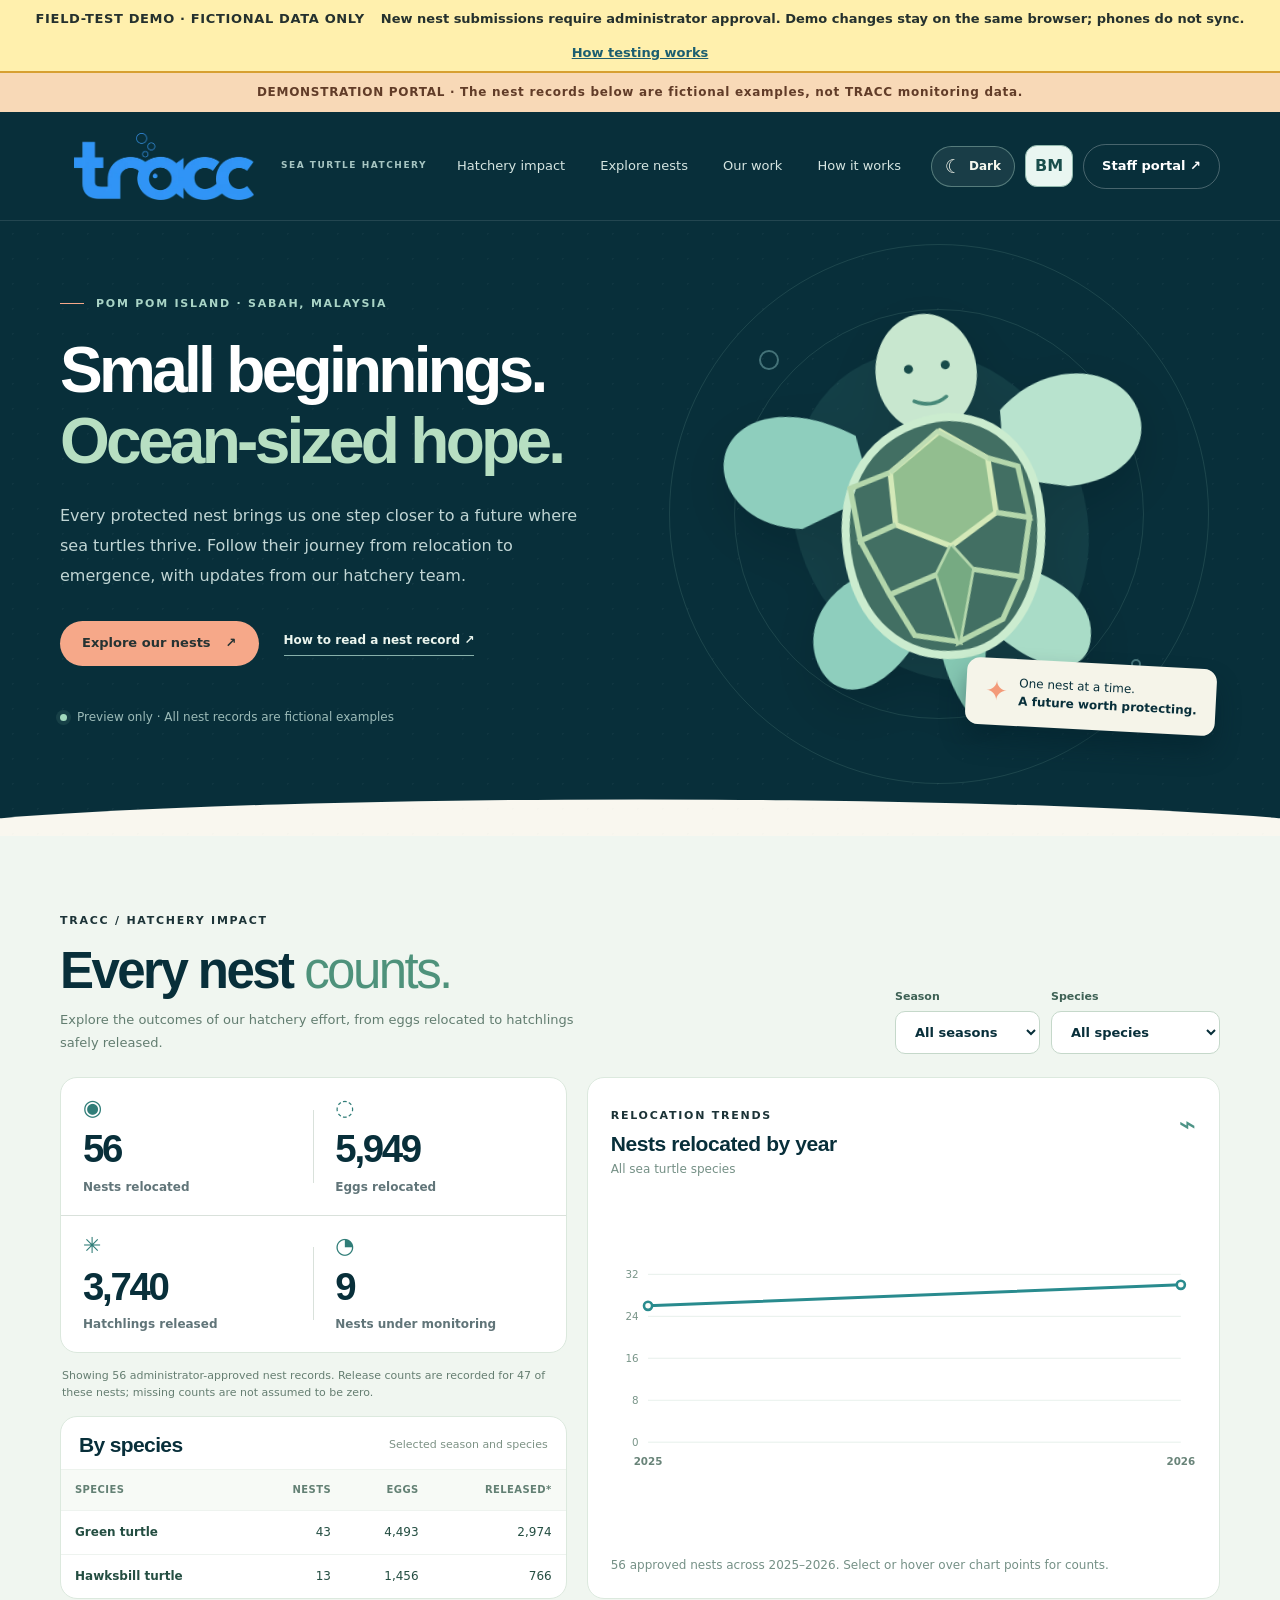
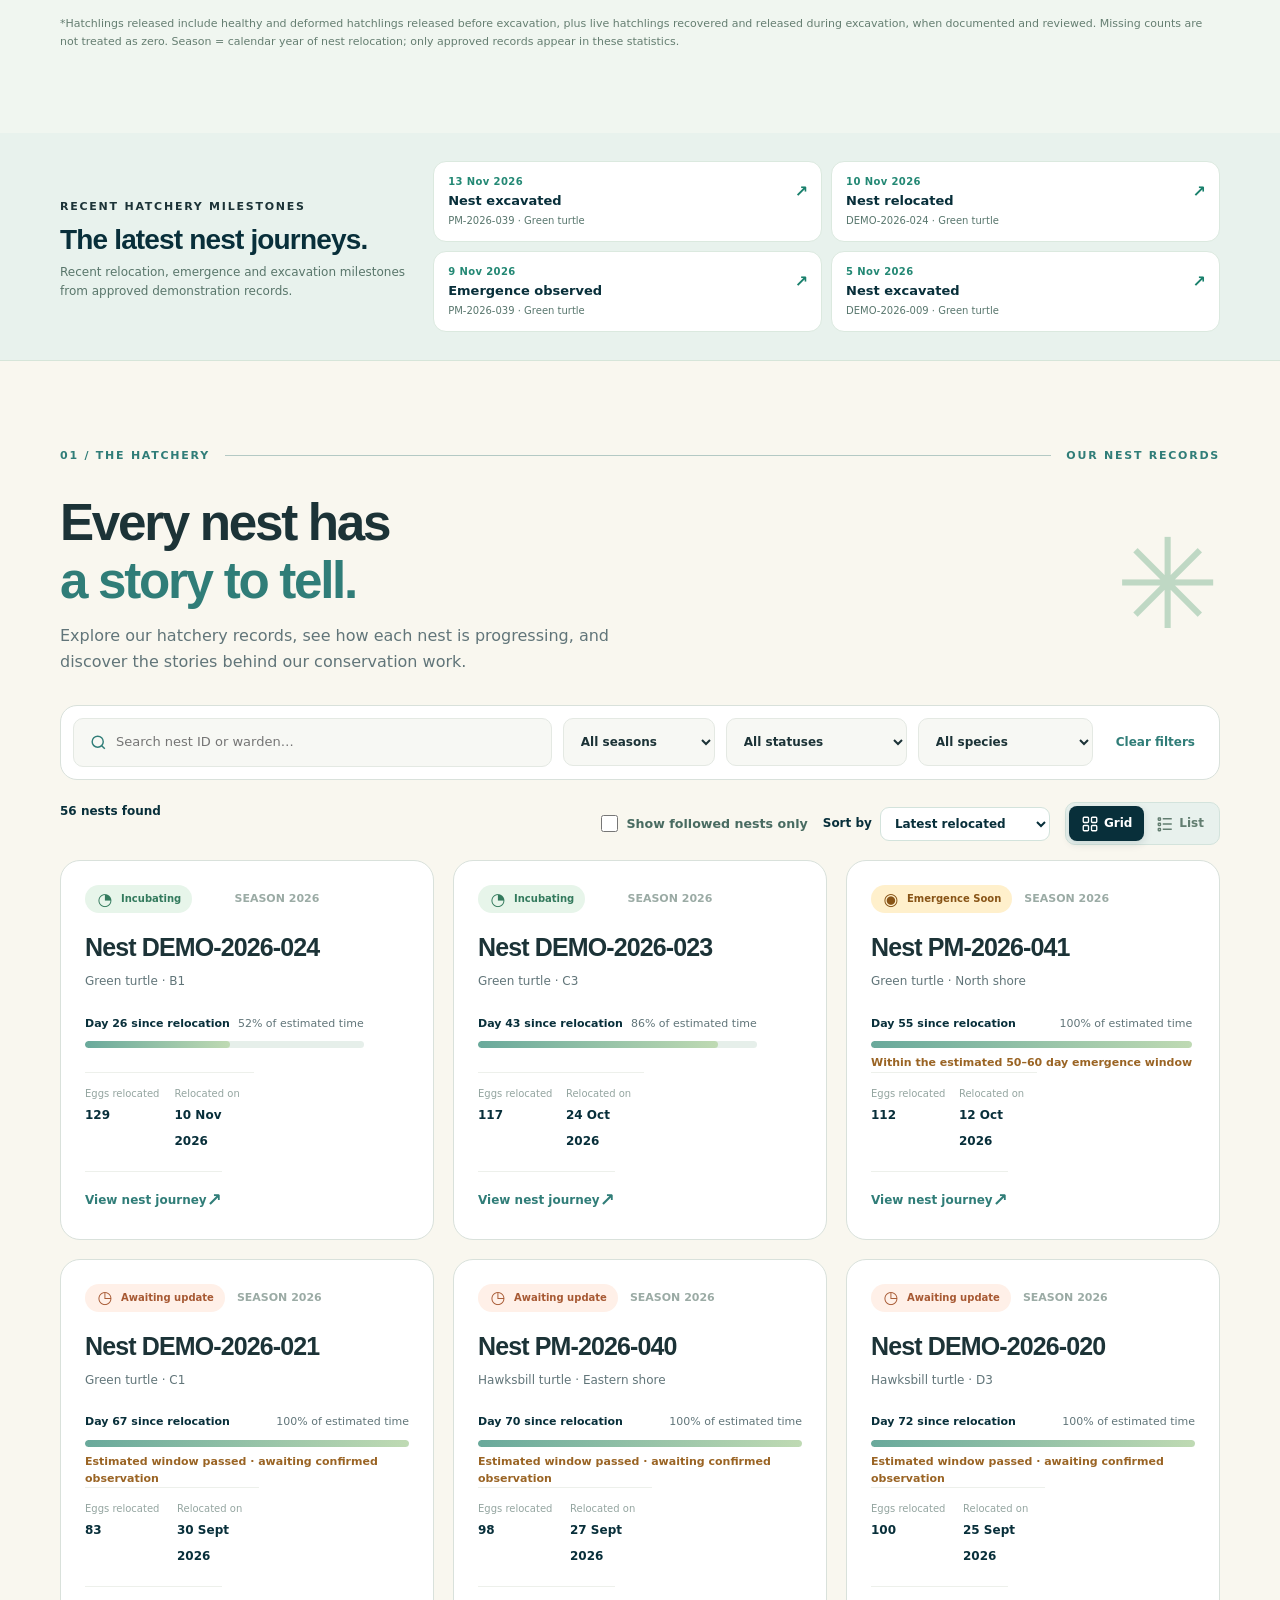
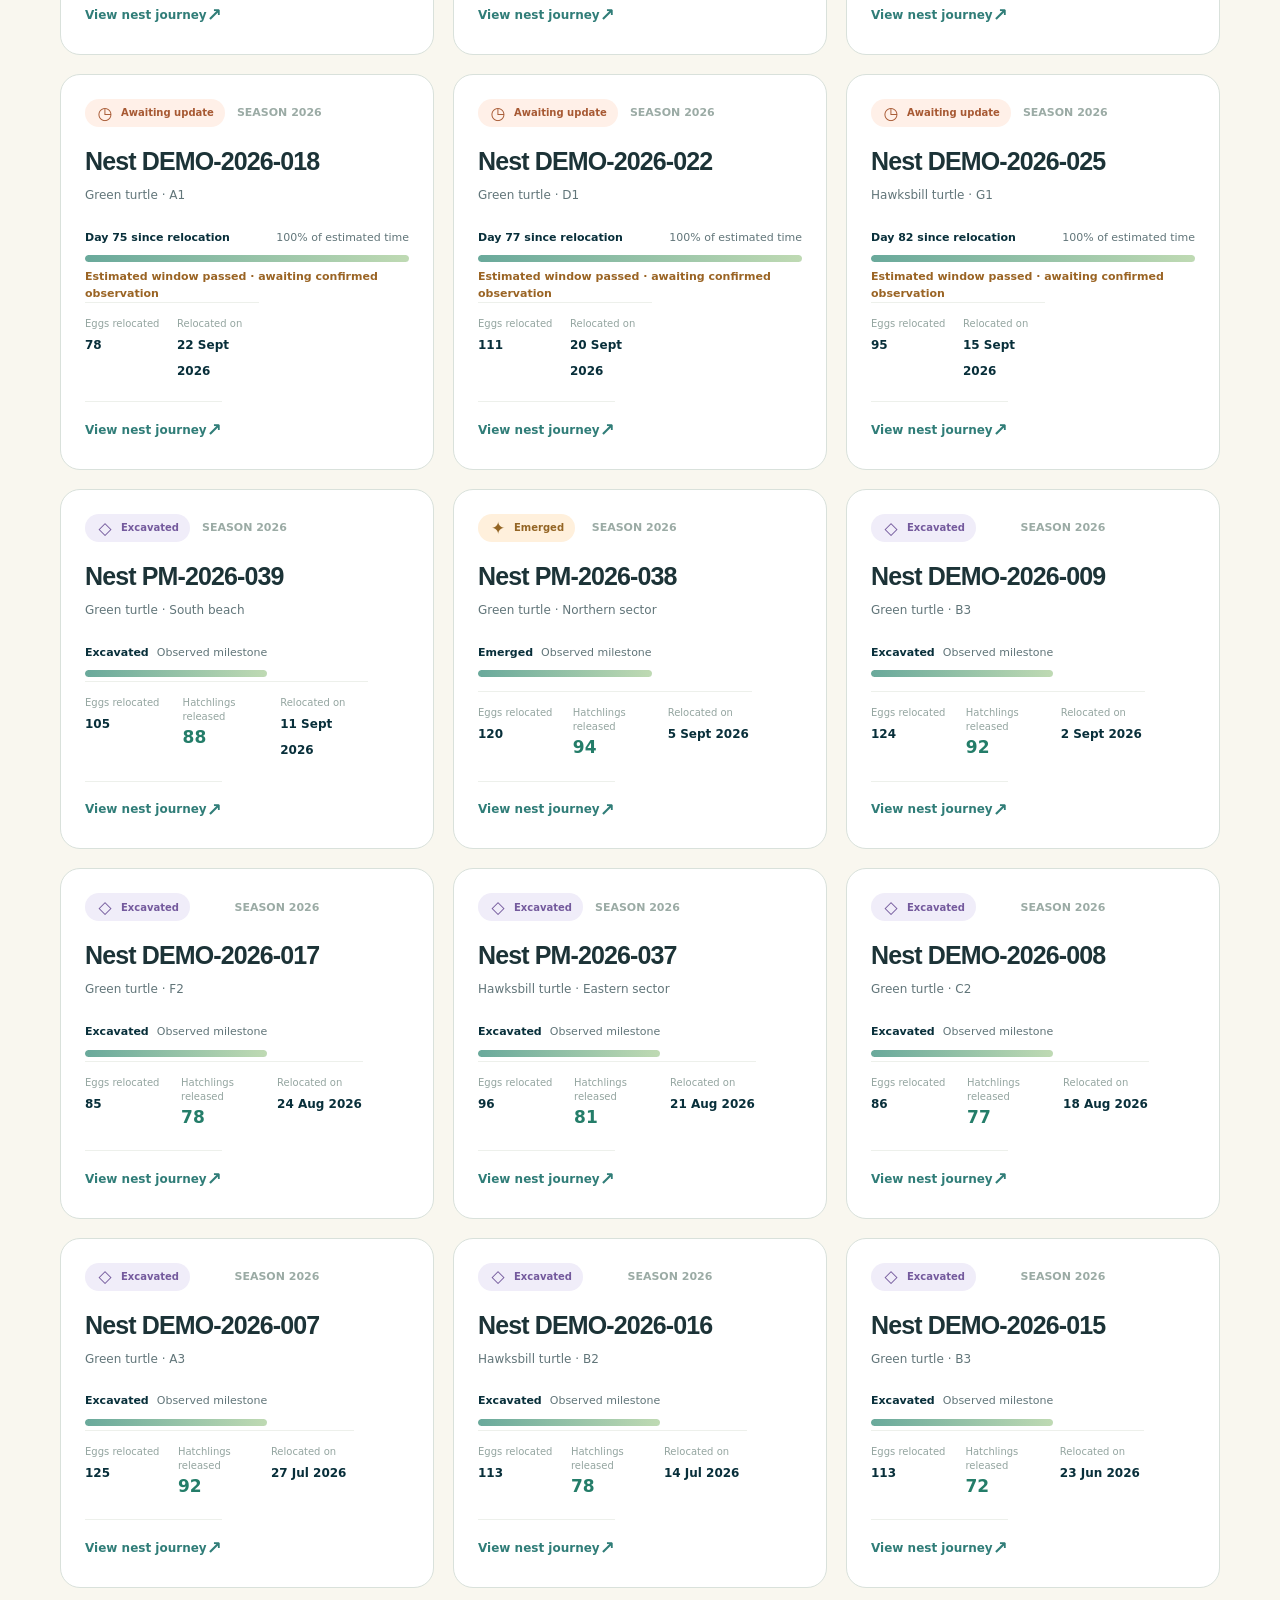
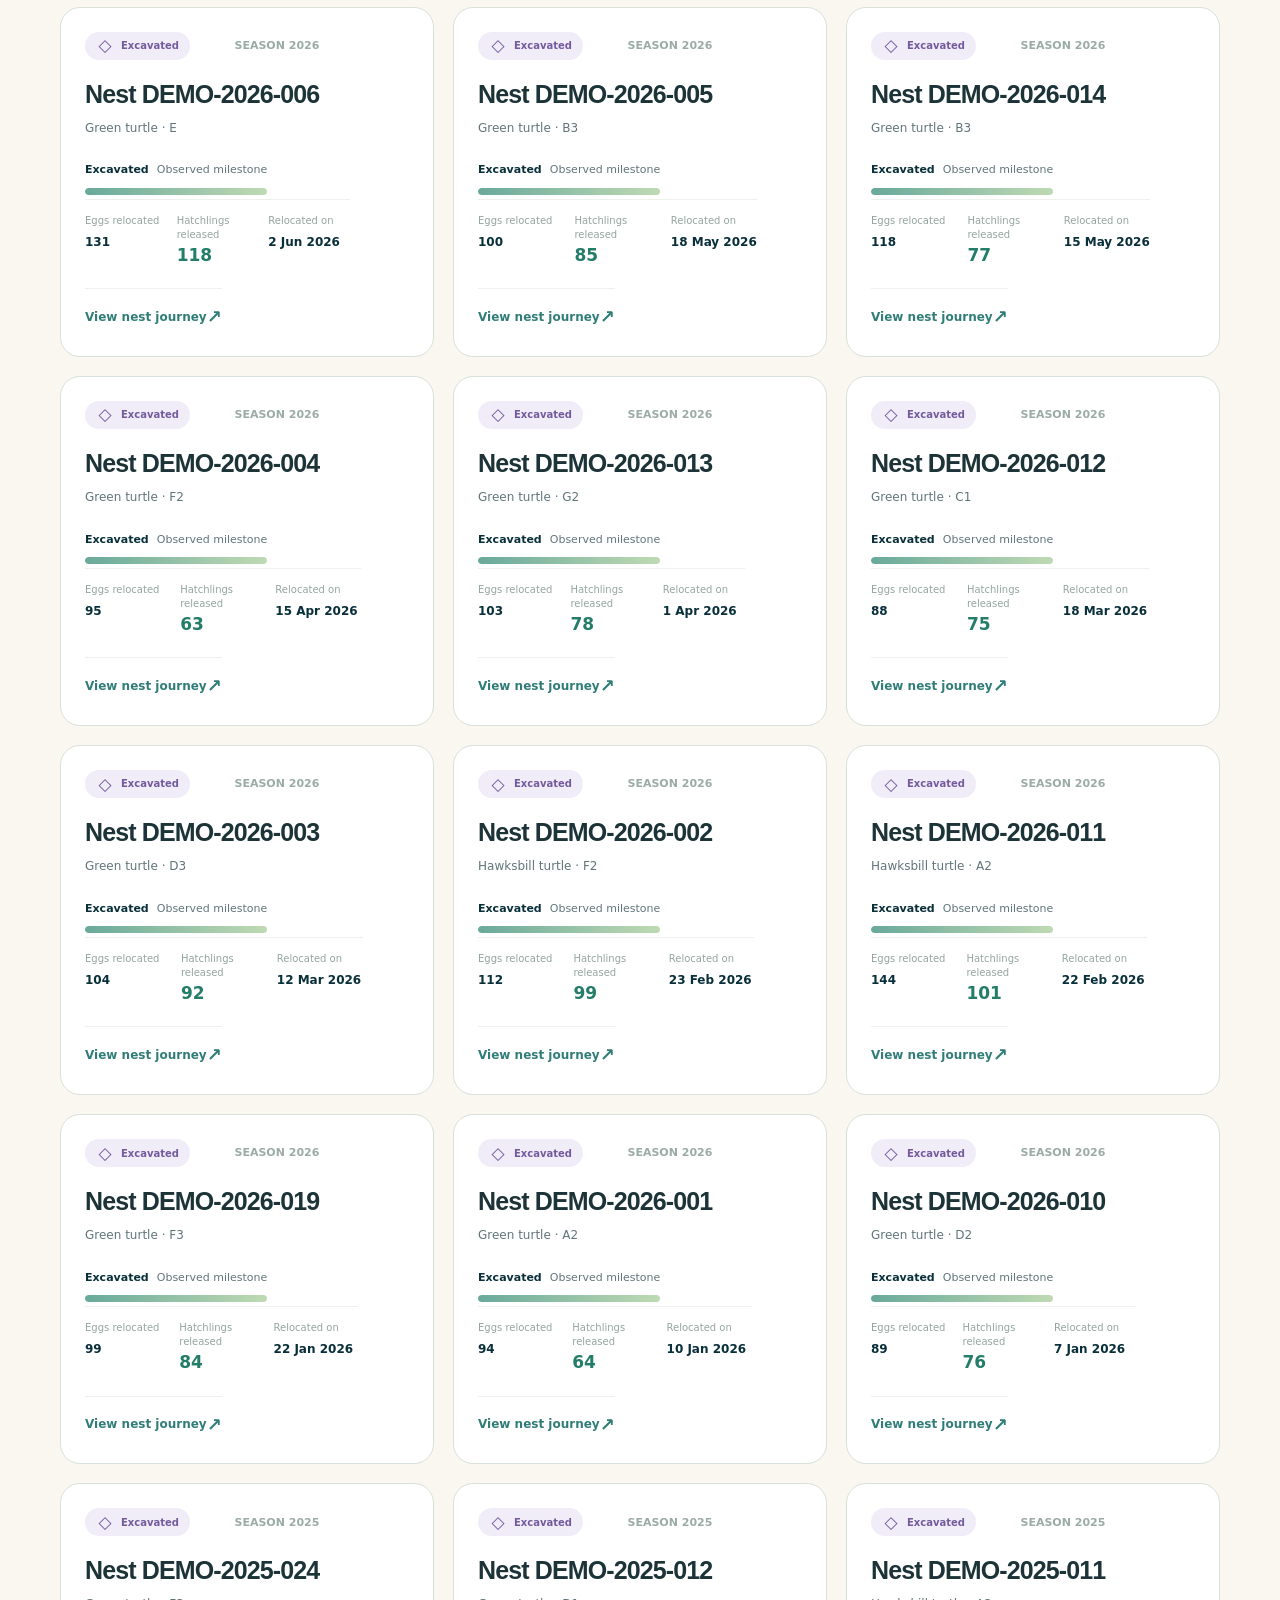
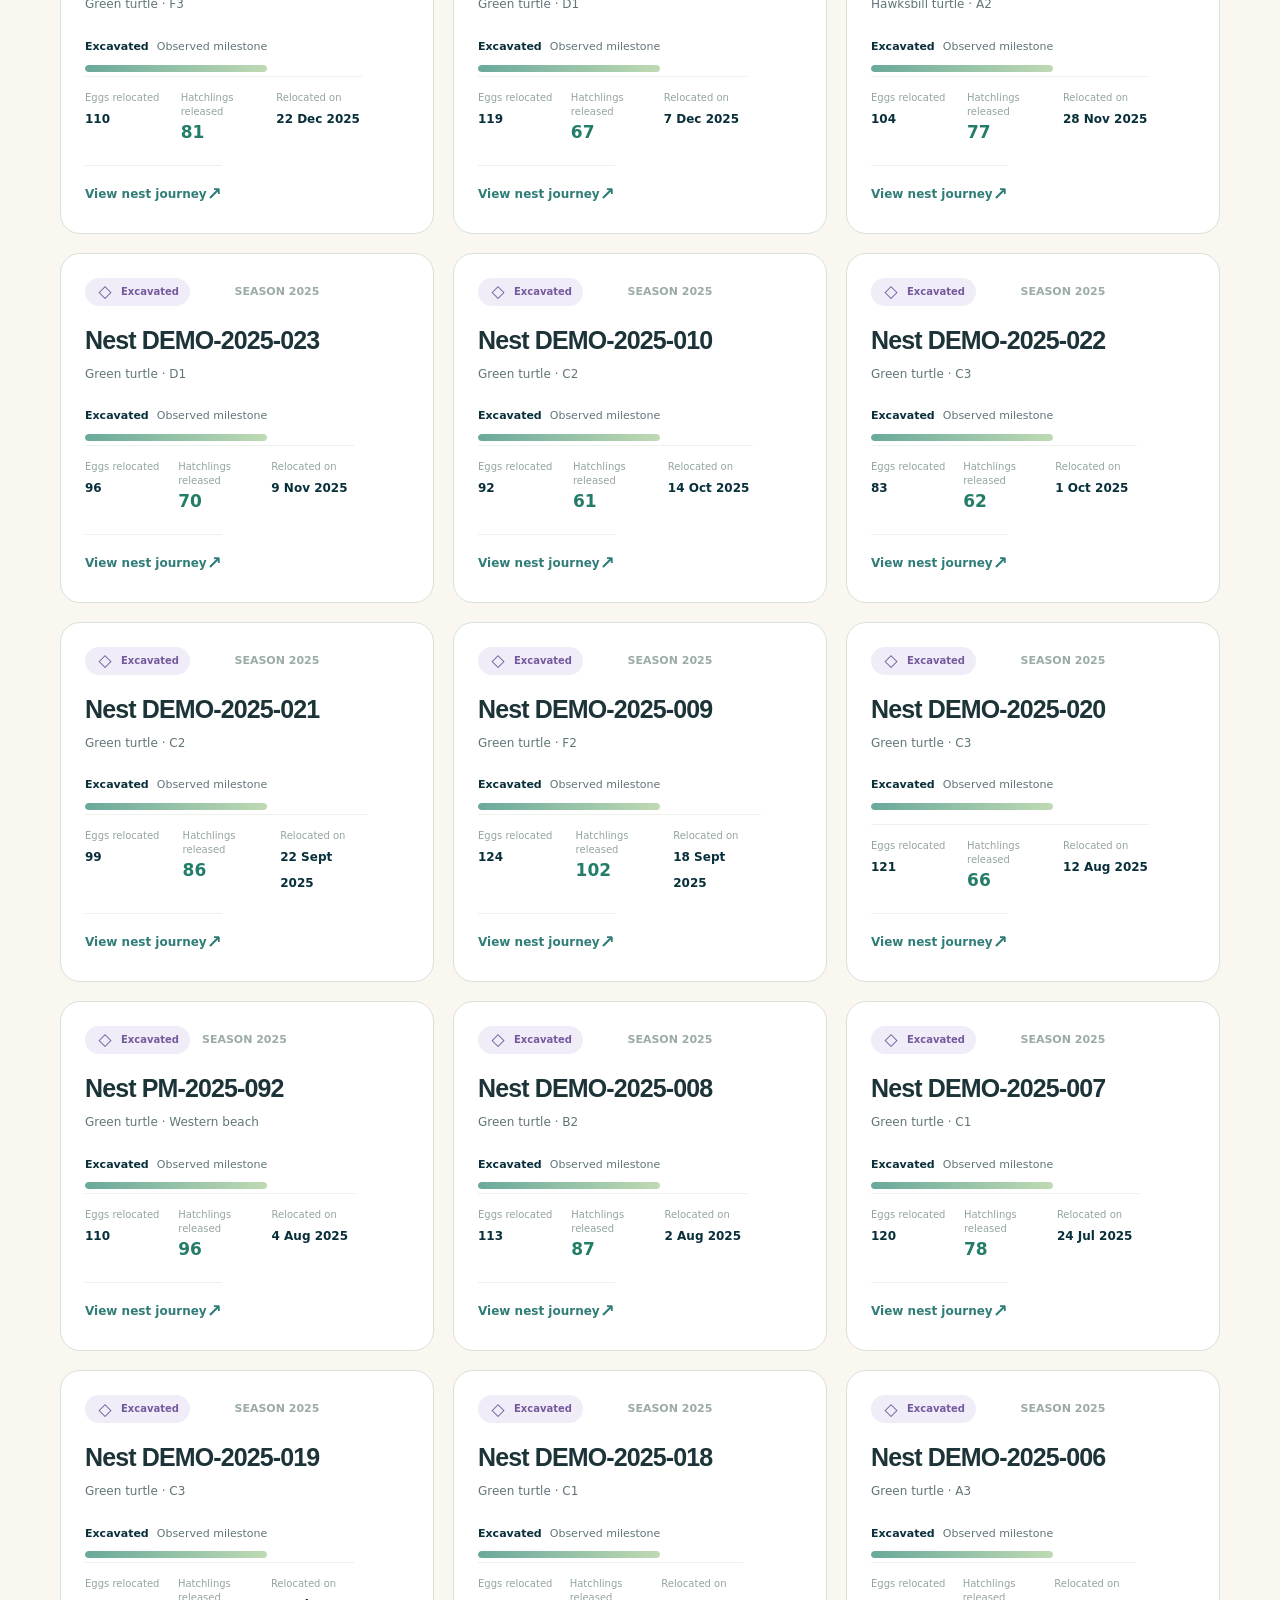
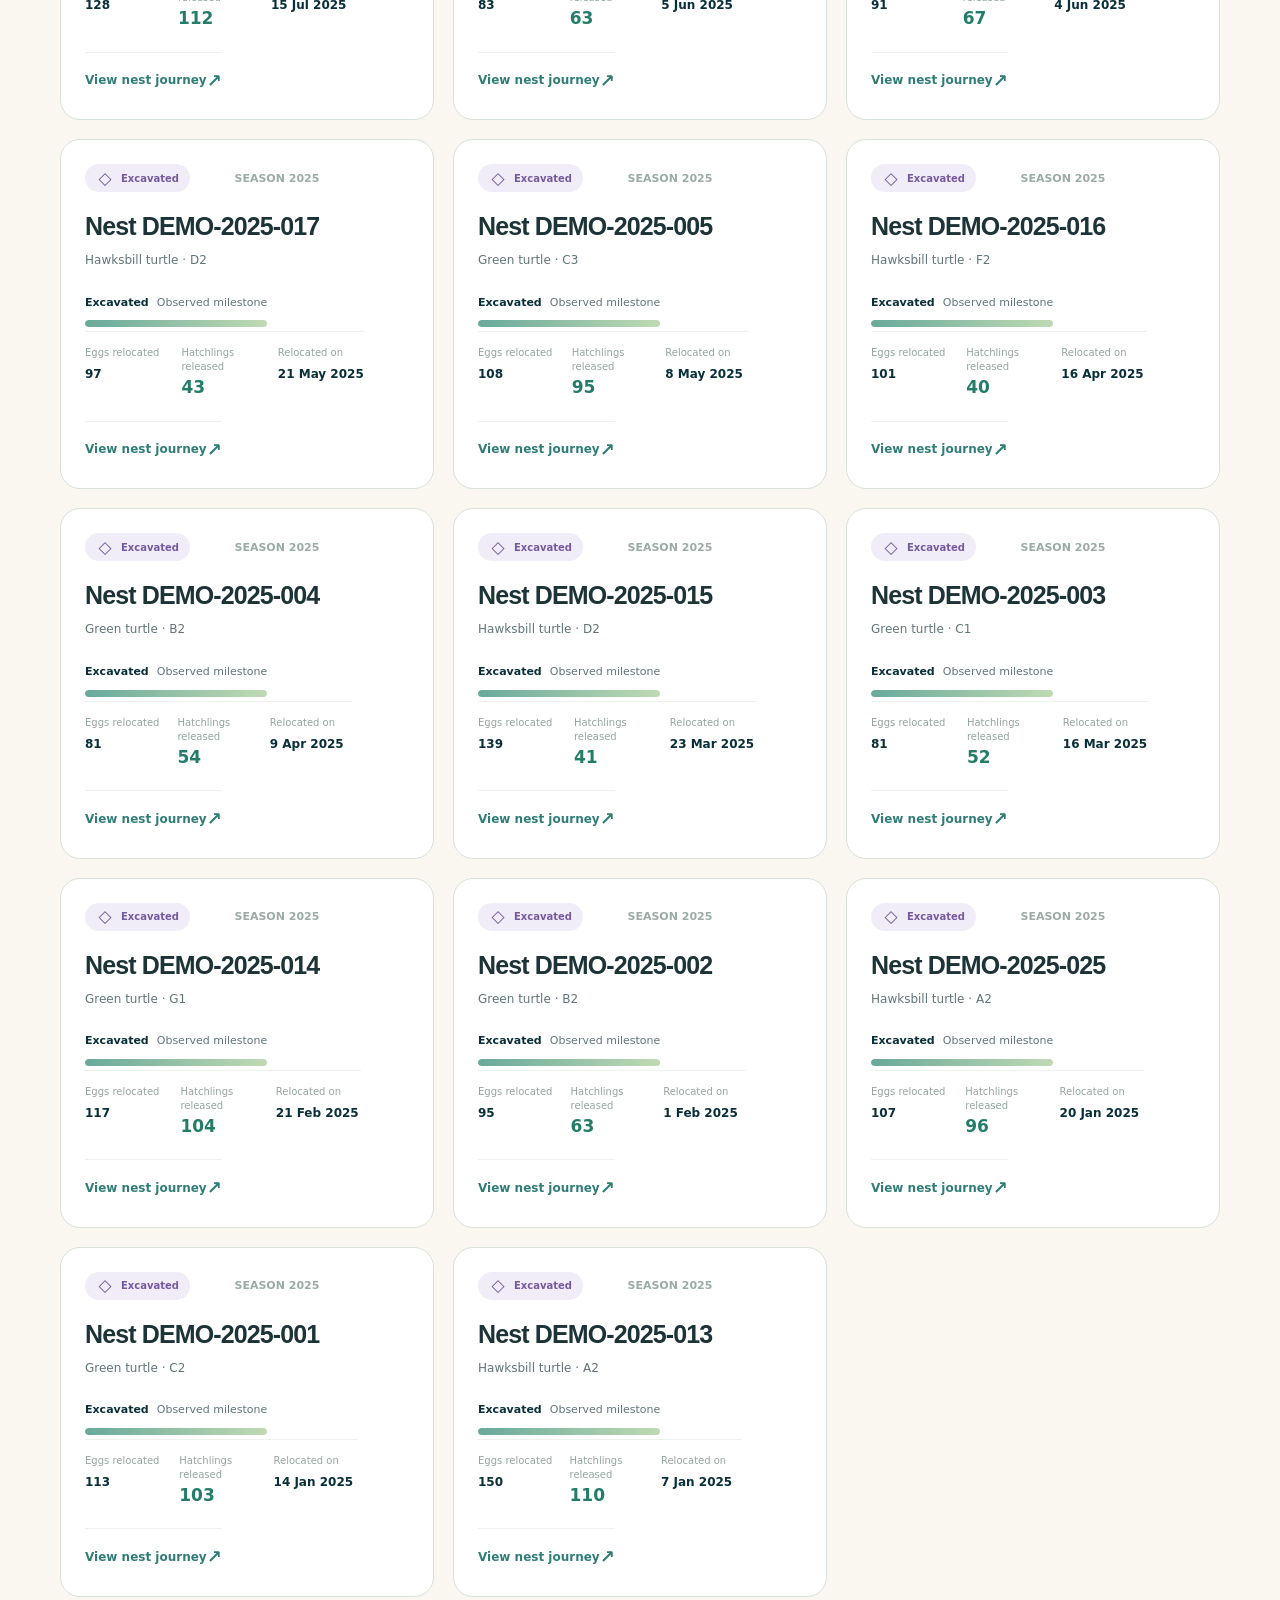
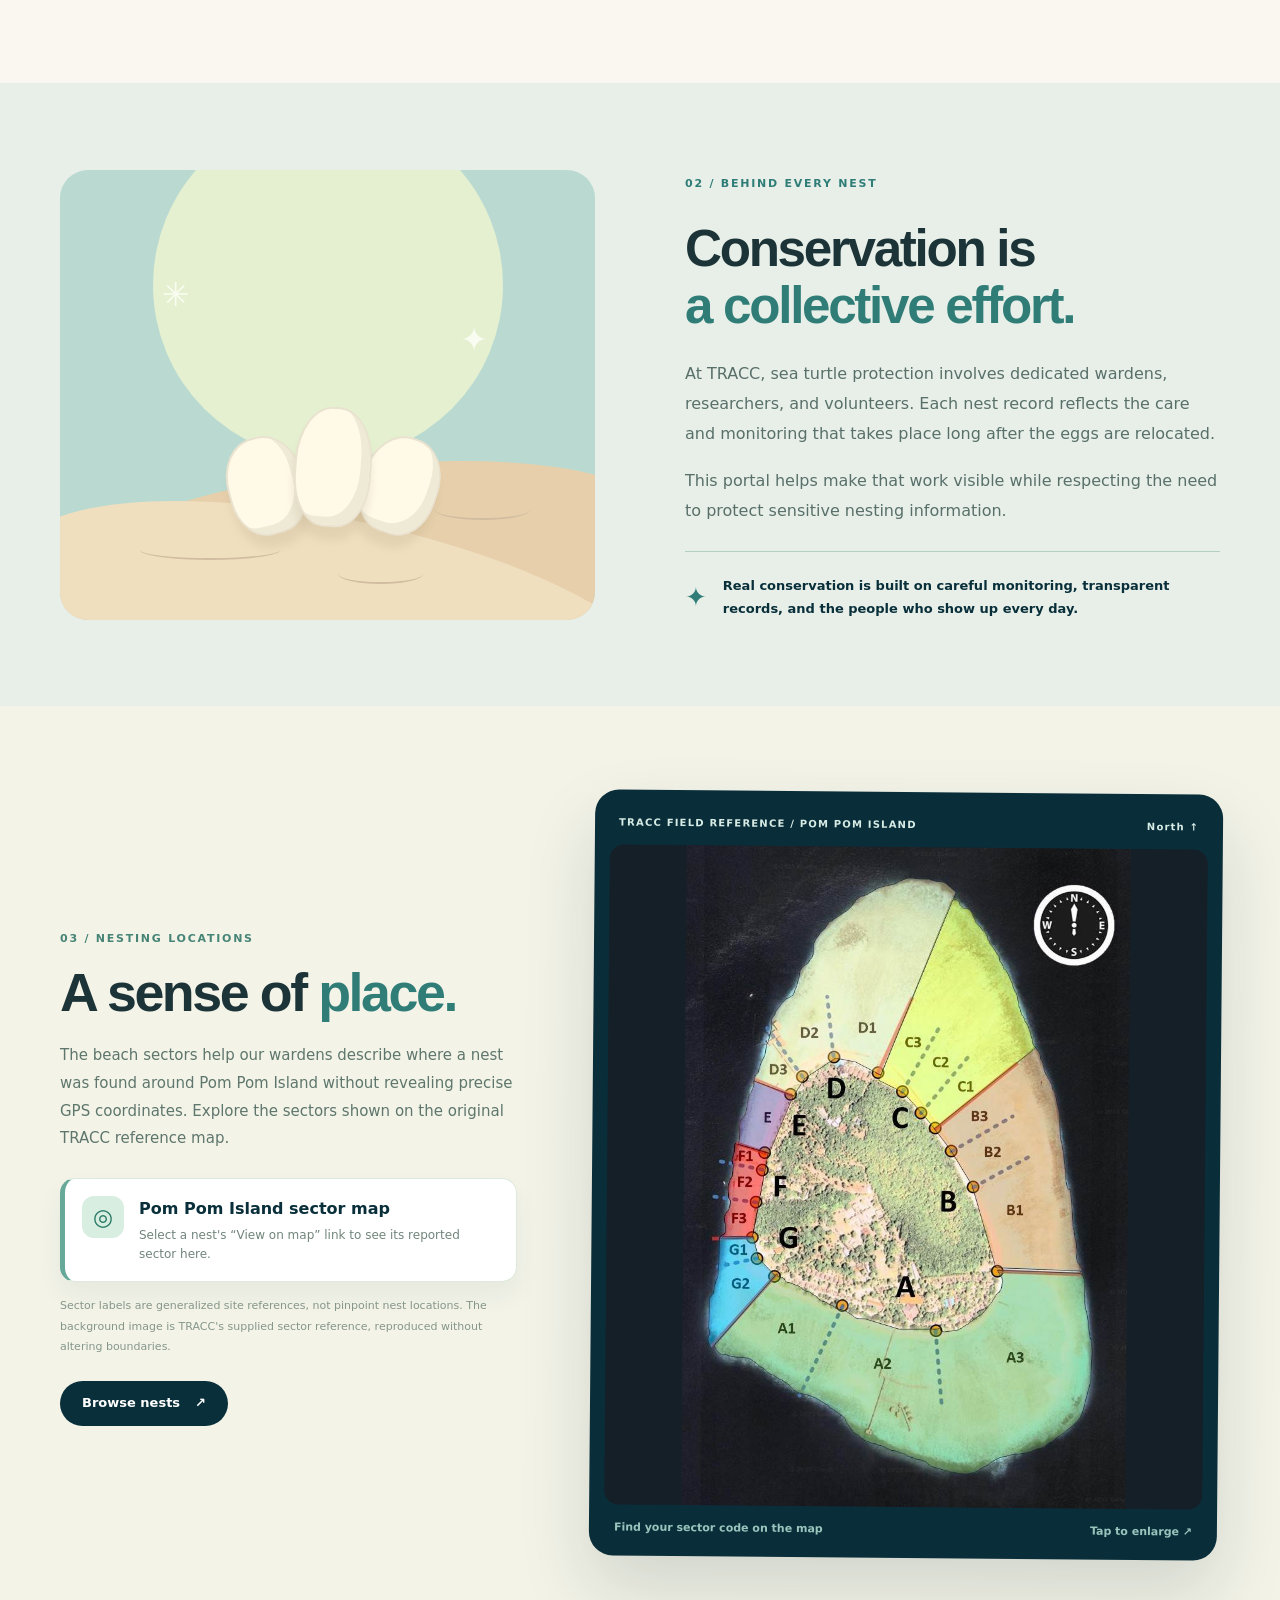
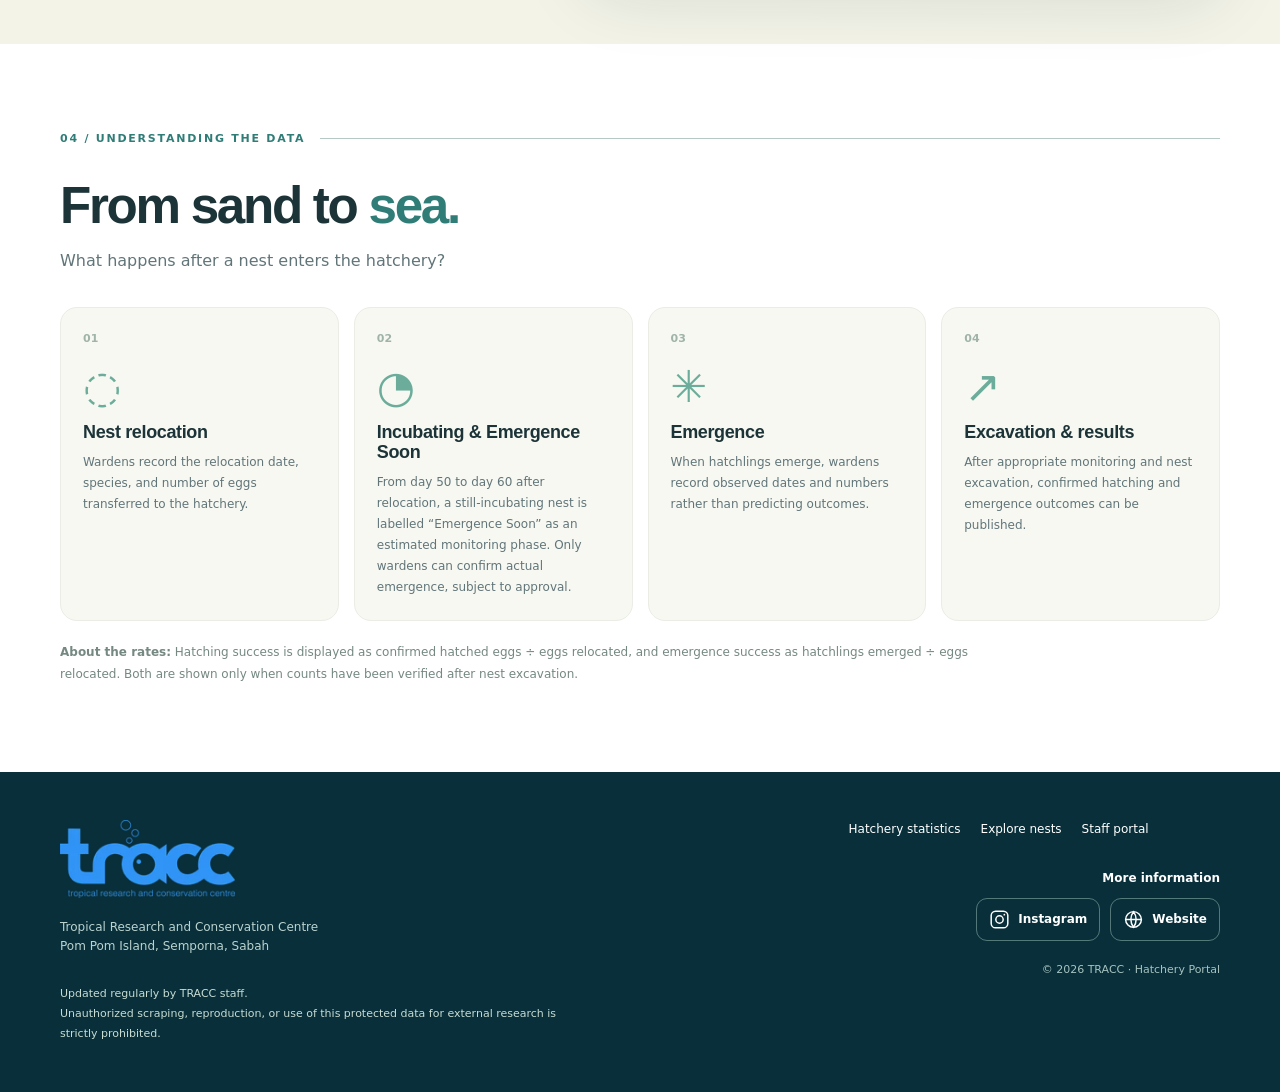
==== commit 84d2ec3f: "Complete visitor Bahasa Melayu localization and improve bilingual responsive layout" ====
--- a/index.html
+++ b/index.html
@@ -11,19 +11,19 @@
   <link rel="preconnect" href="https://fonts.gstatic.com" crossorigin>
   <link href="https://fonts.googleapis.com/css2?family=DM+Sans:wght@400;500;600;700&family=Outfit:wght@400;500;600;700;800&display=swap" rel="stylesheet">
   <script src="./assets/theme-boot.js"></script>
-  <link rel="stylesheet" href="./assets/styles.css">
-  <script type="module" src="./assets/app.js"></script>
+  <link rel="stylesheet" href="./assets/styles.css?v=8-bm">
+  <script type="module" src="./assets/app.js?v=8-bm"></script>
 </head>
 <body>
-  <div class="test-mode-strip" role="status"><strong>FIELD-TEST DEMO · FICTIONAL DATA ONLY</strong><span>New nest submissions require administrator approval. Demo changes stay on the same browser; phones do not sync.</span><a href="./testing.html">How testing works</a></div>
-  <div class="announcement" id="demoBanner" hidden>DEMONSTRATION PORTAL · The nest records below are fictional examples, not TRACC monitoring data.</div>
+  <div class="test-mode-strip" role="status"><strong data-i18n="testTitle">FIELD-TEST DEMO · FICTIONAL DATA ONLY</strong><span data-i18n="testDescription">New nest submissions require administrator approval. Demo changes stay on the same browser; phones do not sync.</span><a href="./testing.html" data-i18n="testingGuide">How testing works</a></div>
+  <div class="announcement" id="demoBanner" hidden data-i18n="demoNotice">DEMONSTRATION PORTAL · The nest records below are fictional examples, not TRACC monitoring data.</div>
   <header class="site-header">
     <div class="container nav-inner">
-      <a id="brandLogoLink" href="https://tracc.org/" class="brand" target="_blank" rel="noopener noreferrer" aria-label="Visit the official TRACC website">
-        <span class="brand-logo-wrap"><img class="brand-logo" src="./assets/tracc-wordmark.webp" alt="TRACC logo"></span>
-        <span><span class="brand-name sr-only">TRACC</span><span class="brand-caption">SEA TURTLE HATCHERY</span></span>
+      <a id="brandLogoLink" href="https://tracc.org/" class="brand" target="_blank" rel="noopener noreferrer" aria-label="Visit the official TRACC website" data-i18n-aria-label="officialSite">
+        <span class="brand-logo-wrap"><img class="brand-logo" src="./assets/tracc-wordmark.webp" alt="TRACC logo" data-i18n-alt="logoAlt"></span>
+        <span><span class="brand-name sr-only">TRACC</span><span class="brand-caption" data-i18n="brandCaption">SEA TURTLE HATCHERY</span></span>
       </a>
-      <nav class="nav-links" aria-label="Main navigation">
+      <nav class="nav-links" aria-label="Main navigation" data-i18n-aria-label="mainNav">
         <a href="#impact" data-i18n="impact">Hatchery impact</a>
         <a href="#nests" data-i18n="explore">Explore nests</a>
         <a href="#our-work" data-i18n="ourWork">Our work</a>
@@ -37,10 +37,10 @@
       <div class="container hero-grid">
         <div class="hero-copy">
           <div class="eyebrow"><span class="eyebrow-line"></span> <span data-i18n="heroKicker">POM POM ISLAND · SABAH, MALAYSIA</span></div>
-          <h1 id="heroTitle">Small beginnings.<br><em>Ocean-sized</em> hope.</h1>
+          <h1 id="heroTitle"><span data-i18n="heroHeading1">Small beginnings.</span><em data-i18n="heroHeading2">Ocean-sized hope.</em></h1>
           <p data-i18n="heroPara">Every protected nest brings us one step closer to a future where sea turtles thrive. Follow their journey from relocation to emergence, with updates from our hatchery team.</p>
           <div class="hero-buttons"><a class="btn btn-coral" href="#nests"><span data-i18n="heroExplore">Explore our nests</span> <span aria-hidden="true">↗</span></a><a class="text-link" href="#how-it-works"><span data-i18n="heroRead">How to read a nest record</span> <span aria-hidden="true">↗</span></a></div>
-          <div class="hero-footer"><span class="live-pip"></span><span id="dataLabel">Loading hatchery records…</span></div>
+          <div class="hero-footer"><span class="live-pip"></span><span id="dataLabel" data-i18n="loading">Loading hatchery records…</span></div>
         </div>
         <div class="hero-visual" aria-hidden="true">
           <div class="hero-orbit orbit-1"></div><div class="hero-orbit orbit-2"></div>
@@ -59,7 +59,7 @@
             <path d="M211 208L166 220L170 279L211 266M321 205L353 218L359 276L323 266M211 266L170 279L195 342L250 326L269 297M323 266L359 276L342 340L289 325L269 297M195 342L217 390L265 403L250 326M289 325L265 403L316 384L342 340" stroke="#B4D7AC" stroke-width="6"/>
             <path d="M250 326L269 297L289 325L265 403Z" fill="#76AA82"/><path d="M212 208L269 169L321 205" stroke="#BEDDB3" stroke-width="5"/>
           </svg></div>
-          <div class="hero-tag"><span class="tag-icon">✦</span><span>One nest at a time.<br><strong>A future worth protecting.</strong></span></div>
+          <div class="hero-tag"><span class="tag-icon">✦</span><span><span data-i18n="heroTag1">One nest at a time.</span><br><strong data-i18n="heroTag2">A future worth protecting.</strong></span></div>
         </div>
       </div>
       <div class="hero-curve"></div>
@@ -68,11 +68,11 @@
 <section class="stats-section" id="impact" aria-labelledby="statsTitle">
       <div class="container">
         <div class="stats-header">
-          <div><span class="small-label">TRACC / HATCHERY IMPACT</span><h2 id="statsTitle">Every nest <em>counts.</em></h2>
-            <p>Explore the outcomes of our hatchery effort, from eggs relocated to hatchlings safely released.</p></div>
+          <div><span class="small-label" data-i18n="impactKicker">TRACC / HATCHERY IMPACT</span><h2 id="statsTitle"><span data-i18n="impactHeading1">Every nest</span> <em data-i18n="impactHeading2">counts.</em></h2>
+            <p data-i18n="impactDescription">Explore the outcomes of our hatchery effort, from eggs relocated to hatchlings safely released.</p></div>
           <div class="stats-controls">
-            <label for="statSeasonFilter">Season<select id="statSeasonFilter"><option value="" data-i18n="allSeasons">All seasons</option></select></label>
-            <label for="statSpeciesFilter">Species<select id="statSpeciesFilter"><option value="" data-i18n="allSpecies">All species</option></select></label>
+            <label for="statSeasonFilter"><span data-i18n="season">Season</span><select id="statSeasonFilter"><option value="" data-i18n="allSeasons">All seasons</option></select></label>
+            <label for="statSpeciesFilter"><span data-i18n="species">Species</span><select id="statSpeciesFilter"><option value="" data-i18n="allSpecies">All species</option></select></label>
           </div>
         </div>
         <div class="stats-overview">
@@ -83,87 +83,87 @@
               <div class="stat"><div class="stat-icon">✳</div><div class="stat-value" id="statReleased">—</div><div class="stat-label" data-i18n="hatchlingsReleased">Hatchlings released</div></div>
               <div class="stat"><div class="stat-icon">◔</div><div class="stat-value" id="statActive">—</div><div class="stat-label" data-i18n="nestsIncubating">Nests under monitoring</div></div>
             </div>
-            <p class="stat-footnote" id="statFootnote">Figures are calculated from administrator-approved published records only.</p>
-            <section class="impact-table-card" aria-labelledby="speciesBreakdownTitle"><div class="impact-table-head"><h3 id="speciesBreakdownTitle">By species</h3><span>Selected season and species</span></div>
-              <div class="impact-table-scroll"><table><thead><tr><th scope="col">Species</th><th scope="col">Nests</th><th scope="col">Eggs</th><th scope="col">Released*</th></tr></thead><tbody id="speciesBreakdown"></tbody></table></div></section>
+            <p class="stat-footnote" id="statFootnote" data-i18n="statsInitial">Figures are calculated from administrator-approved published records only.</p>
+            <section class="impact-table-card" aria-labelledby="speciesBreakdownTitle"><div class="impact-table-head"><h3 id="speciesBreakdownTitle" data-i18n="bySpecies">By species</h3><span data-i18n="selectedScope">Selected season and species</span></div>
+              <div class="impact-table-scroll"><table><thead><tr><th scope="col" data-i18n="species">Species</th><th scope="col" data-i18n="nests">Nests</th><th scope="col" data-i18n="eggs">Eggs</th><th scope="col" data-i18n="releasedShort">Released*</th></tr></thead><tbody id="speciesBreakdown"></tbody></table></div></section>
           </div>
           <section class="impact-chart-card" aria-labelledby="trendTitle">
-            <div class="impact-chart-head"><div><span class="small-label">RELOCATION TRENDS</span><h3 id="trendTitle">Nests relocated by year</h3><p id="trendSubtitle">Approved records across all nesting years</p></div><span class="chart-icon" aria-hidden="true">⌁</span></div>
-            <div class="trend-svg-wrap" id="trendChart" role="img" aria-label="Nest relocation trend chart"></div>
-            <p class="chart-note" id="trendNote">Select a season for monthly nest counts, or choose all seasons for yearly counts.</p>
+            <div class="impact-chart-head"><div><span class="small-label" data-i18n="trendKicker">RELOCATION TRENDS</span><h3 id="trendTitle" data-i18n="trendYear">Nests relocated by year</h3><p id="trendSubtitle" data-i18n="trendInitial">Approved records across all nesting years</p></div><span class="chart-icon" aria-hidden="true">⌁</span></div>
+            <div class="trend-svg-wrap" id="trendChart" role="img" aria-label="Nest relocation trend chart" data-i18n-aria-label="trendAria"></div>
+            <p class="chart-note" id="trendNote" data-i18n="trendChoose">Select a season for monthly nest counts, or choose all seasons for yearly counts.</p>
           </section>
         </div>
-        <p class="impact-method">*Hatchlings released include healthy and deformed hatchlings released before excavation, plus live hatchlings recovered and released during excavation, when documented and reviewed. Missing counts are not treated as zero. Season = calendar year of nest relocation; only approved records appear in these statistics.</p>
+        <p class="impact-method" data-i18n="impactMethod">*Hatchlings released include healthy and deformed hatchlings released before excavation, plus live hatchlings recovered and released during excavation, when documented and reviewed. Missing counts are not treated as zero. Season = calendar year of nest relocation; only approved records appear in these statistics.</p>
       </div>
     </section>
 
     <section class="activity-band" aria-labelledby="activityTitle">
       <div class="container activity-inner">
         <div class="activity-heading">
-          <span class="small-label">RECENT HATCHERY MILESTONES</span>
-          <h2 id="activityTitle">The latest nest journeys.</h2>
-          <p>Recent relocation, emergence and excavation milestones from approved demonstration records.</p>
+          <span class="small-label" data-i18n="activityKicker">RECENT HATCHERY MILESTONES</span>
+          <h2 id="activityTitle" data-i18n="activityHeading">The latest nest journeys.</h2>
+          <p data-i18n="activityDescription">Recent relocation, emergence and excavation milestones from approved demonstration records.</p>
         </div>
-        <div id="activityFeed" class="activity-feed" aria-live="polite"><p class="activity-empty">Loading approved milestones…</p></div>
+        <div id="activityFeed" class="activity-feed" aria-live="polite"><p class="activity-empty" data-i18n="activityLoading">Loading approved milestones…</p></div>
       </div>
     </section>
 
     <section class="nests-section section-spacing" id="nests" aria-labelledby="nestsTitle">
       <div class="container">
-        <div class="section-topline"><span class="small-label">01 / THE HATCHERY</span><span class="section-topline-rule"></span><span class="small-label">OUR NEST RECORDS</span></div>
-        <div class="section-heading"><div><h2 id="nestsTitle">Every nest has<br><em>a story to tell.</em></h2><p>Explore our hatchery records, see how each nest is progressing, and discover the stories behind our conservation work.</p></div><div class="section-symbol" aria-hidden="true">✳</div></div>
-        <div class="filters" role="search" aria-label="Find a turtle nest">
-          <label class="search-wrap"><span class="sr-only">Search by nest ID or warden</span><svg width="19" height="19" viewBox="0 0 24 24" fill="none" stroke="currentColor" stroke-width="1.8" aria-hidden="true"><circle cx="11" cy="11" r="7"/><path d="m20 20-4-4"/></svg><input id="nestSearch" type="search" data-i18n-placeholder="searchPlaceholder" placeholder="Search nest ID or warden…" autocomplete="off"></label>
-          <label class="filter-wrap"><span class="sr-only">Filter by season</span><select id="seasonFilter"><option value="" data-i18n="allSeasons">All seasons</option></select></label>
-          <label class="filter-wrap"><span class="sr-only">Filter by status</span><select id="statusFilter"><option value="">All statuses</option><option value="incubating" data-i18n="incubating">Incubating</option><option value="emergence_soon" data-i18n="emergence_soon">Emergence Soon</option><option value="awaiting_update" data-i18n="awaiting_update">Awaiting update</option><option value="emerged" data-i18n="emerged">Emerged</option><option value="excavated" data-i18n="excavated">Excavated</option></select></label>
-          <label class="filter-wrap"><span class="sr-only">Filter by species</span><select id="speciesFilter"><option value="" data-i18n="allSpecies">All species</option></select></label>
+        <div class="section-topline"><span class="small-label" data-i18n="nestsKicker">01 / THE HATCHERY</span><span class="section-topline-rule"></span><span class="small-label" data-i18n="recordsKicker">OUR NEST RECORDS</span></div>
+        <div class="section-heading"><div><h2 id="nestsTitle"><span data-i18n="nestHeading1">Every nest has</span><em data-i18n="nestHeading2">a story to tell.</em></h2><p data-i18n="nestsDescription">Explore our hatchery records, see how each nest is progressing, and discover the stories behind our conservation work.</p></div><div class="section-symbol" aria-hidden="true">✳</div></div>
+        <div class="filters" role="search" aria-label="Find a turtle nest" data-i18n-aria-label="findNest">
+          <label class="search-wrap"><span class="sr-only" data-i18n="searchLabel">Search by nest ID or warden</span><svg width="19" height="19" viewBox="0 0 24 24" fill="none" stroke="currentColor" stroke-width="1.8" aria-hidden="true"><circle cx="11" cy="11" r="7"/><path d="m20 20-4-4"/></svg><input id="nestSearch" type="search" data-i18n-placeholder="searchPlaceholder" placeholder="Search nest ID or warden…" autocomplete="off"></label>
+          <label class="filter-wrap"><span class="sr-only" data-i18n="filterSeason">Filter by season</span><select id="seasonFilter"><option value="" data-i18n="allSeasons">All seasons</option></select></label>
+          <label class="filter-wrap"><span class="sr-only" data-i18n="filterStatus">Filter by status</span><select id="statusFilter"><option value="" data-i18n="allStatuses">All statuses</option><option value="incubating" data-i18n="incubating">Incubating</option><option value="emergence_soon" data-i18n="emergence_soon">Emergence Soon</option><option value="awaiting_update" data-i18n="awaiting_update">Awaiting update</option><option value="emerged" data-i18n="emerged">Emerged</option><option value="excavated" data-i18n="excavated">Excavated</option></select></label>
+          <label class="filter-wrap"><span class="sr-only" data-i18n="filterSpecies">Filter by species</span><select id="speciesFilter"><option value="" data-i18n="allSpecies">All species</option></select></label>
           <button class="filter-clear" id="clearFilters" type="button" data-i18n="clear">Clear filters</button>
         </div>
-        <div class="result-row"><span id="resultCount" aria-live="polite">Loading nests…</span><div class="result-tools"><label class="followed-filter"><input type="checkbox" id="followedOnly"> <span data-i18n="followedOnly">Show followed nests only</span></label><label class="nest-sort">Sort by <select id="sortNests" aria-label="Sort nests"><option value="latest">Latest relocated</option><option value="soon">Emerging soon</option></select></label><div class="view-switch" role="group" aria-label="Nest display style"><button type="button" id="gridView" aria-pressed="true" class="view-active" title="Grid layout"><svg viewBox="0 0 24 24" width="18" height="18" fill="none" stroke="currentColor" stroke-width="1.8" aria-hidden="true"><rect x="3" y="3" width="7" height="7" rx="1.2"/><rect x="14" y="3" width="7" height="7" rx="1.2"/><rect x="3" y="14" width="7" height="7" rx="1.2"/><rect x="14" y="14" width="7" height="7" rx="1.2"/></svg><span>Grid</span></button><button type="button" id="listView" aria-pressed="false" title="List layout"><svg viewBox="0 0 24 24" width="18" height="18" fill="none" stroke="currentColor" stroke-width="1.8" aria-hidden="true"><path d="M9 5h12M9 12h12M9 19h12"/><rect x="3" y="4" width="3" height="3" rx=".6"/><rect x="3" y="11" width="3" height="3" rx=".6"/><rect x="3" y="18" width="3" height="3" rx=".6"/></svg><span>List</span></button></div></div></div>
+        <div class="result-row"><span id="resultCount" aria-live="polite" data-i18n="loadingNests">Loading nests…</span><div class="result-tools"><label class="followed-filter"><input type="checkbox" id="followedOnly"> <span data-i18n="followedOnly">Show followed nests only</span></label><label class="nest-sort"><span data-i18n="sortBy">Sort by</span> <select id="sortNests" aria-label="Sort nests" data-i18n-aria-label="sortNests"><option value="latest" data-i18n="latest">Latest relocated</option><option value="soon" data-i18n="soon">Emerging soon</option></select></label><div class="view-switch" role="group" aria-label="Nest display style" data-i18n-aria-label="viewStyle"><button type="button" id="gridView" aria-pressed="true" class="view-active" title="Grid layout" data-i18n-title="gridStyle"><svg viewBox="0 0 24 24" width="18" height="18" fill="none" stroke="currentColor" stroke-width="1.8" aria-hidden="true"><rect x="3" y="3" width="7" height="7" rx="1.2"/><rect x="14" y="3" width="7" height="7" rx="1.2"/><rect x="3" y="14" width="7" height="7" rx="1.2"/><rect x="14" y="14" width="7" height="7" rx="1.2"/></svg><span data-i18n="grid">Grid</span></button><button type="button" id="listView" aria-pressed="false" title="List layout" data-i18n-title="listStyle"><svg viewBox="0 0 24 24" width="18" height="18" fill="none" stroke="currentColor" stroke-width="1.8" aria-hidden="true"><path d="M9 5h12M9 12h12M9 19h12"/><rect x="3" y="4" width="3" height="3" rx=".6"/><rect x="3" y="11" width="3" height="3" rx=".6"/><rect x="3" y="18" width="3" height="3" rx=".6"/></svg><span data-i18n="list">List</span></button></div></div></div>
         <div class="nest-grid" id="nestGrid" aria-live="polite"></div>
-        <div class="empty-state" id="emptyState" hidden><span class="empty-icon">◌</span><h3>No matching nests found</h3><p>Try another nest ID, season, status or species.</p><button type="button" class="btn btn-dark" id="emptyClear" data-i18n="reset">Reset filters</button></div>
-        <div class="load-error" id="loadError" hidden role="alert">Nest records could not be loaded. Please refresh this page or contact the hatchery team.</div>
+        <div class="empty-state" id="emptyState" hidden><span class="empty-icon">◌</span><h3 data-i18n="noNests">No matching nests found</h3><p data-i18n="emptyHint">Try another nest ID, season, status or species.</p><button type="button" class="btn btn-dark" id="emptyClear" data-i18n="reset">Reset filters</button></div>
+        <div class="load-error" id="loadError" hidden role="alert" data-i18n="loadError">Nest records could not be loaded. Please refresh this page or contact the hatchery team.</div>
       </div>
     </section>
 
     <section class="story-section section-spacing" id="our-work">
       <div class="container story-grid">
         <div class="story-illustration" aria-hidden="true"><div class="sun-halo"></div><div class="sand-hill hill-back"></div><div class="sand-hill hill-front"></div><div class="eggs"><span></span><span></span><span></span></div><div class="sand-line sand-1"></div><div class="sand-line sand-2"></div><div class="sand-line sand-3"></div><span class="story-spark spark-1">✳</span><span class="story-spark spark-2">✦</span></div>
-        <div class="story-copy"><span class="small-label">02 / BEHIND EVERY NEST</span><h2>Conservation is<br><em>a collective effort.</em></h2><p>At TRACC, sea turtle protection involves dedicated wardens, researchers, and volunteers. Each nest record reflects the care and monitoring that takes place long after the eggs are relocated.</p><p>This portal helps make that work visible while respecting the need to protect sensitive nesting information.</p><div class="story-highlight"><span aria-hidden="true">✦</span><span>Real conservation is built on careful monitoring, transparent records, and the people who show up every day.</span></div></div>
+        <div class="story-copy"><span class="small-label" data-i18n="storyKicker">02 / BEHIND EVERY NEST</span><h2><span data-i18n="storyHeading1">Conservation is</span><em data-i18n="storyHeading2">a collective effort.</em></h2><p data-i18n="storyP1">At TRACC, sea turtle protection involves dedicated wardens, researchers, and volunteers. Each nest record reflects the care and monitoring that takes place long after the eggs are relocated.</p><p data-i18n="storyP2">This portal helps make that work visible while respecting the need to protect sensitive nesting information.</p><div class="story-highlight"><span aria-hidden="true">✦</span><span data-i18n="storyQuote">Real conservation is built on careful monitoring, transparent records, and the people who show up every day.</span></div></div>
       </div>
     </section>
 
     <section class="sector-section section-spacing" id="sectors" aria-labelledby="sectorTitle"><div class="container sector-layout">
-      <div class="sector-info"><span class="small-label">03 / NESTING LOCATIONS</span><h2 id="sectorTitle">A sense of <em>place.</em></h2>
-      <p>The beach sectors help our wardens describe where a nest was found around Pom Pom Island without revealing precise GPS coordinates. Explore the sectors shown on the original TRACC reference map.</p>
-      <div class="sector-selected" id="sectorSelected" aria-live="polite"><span class="sector-selected-dot">◎</span><div><strong>Pom Pom Island sector map</strong><span>Select a nest's “View on map” link to see its reported sector here.</span></div></div>
-      <p class="sector-note">Sector labels are generalized site references, not pinpoint nest locations. The background image is TRACC's supplied sector reference, reproduced without altering boundaries.</p>
-      <a href="#nests" class="btn btn-dark">Browse nests <span aria-hidden="true">↗</span></a></div>
-      <div class="sector-map-card"><div class="sector-map-top"><span>TRACC FIELD REFERENCE / POM POM ISLAND</span><span>North ↑</span></div>
-      <a href="./assets/pom-pom-sector-map.jpg" target="_blank" rel="noopener noreferrer" aria-label="Open the Pom Pom Island nesting sector map in full size"><img src="./assets/pom-pom-sector-map.jpg" loading="lazy" alt="Pom Pom Island nesting sector reference map with labelled beach sectors A1 through G2 and north arrow"></a>
-      <div class="sector-map-footer"><span>Find your sector code on the map</span><span>Tap to enlarge ↗</span></div></div>
+      <div class="sector-info"><span class="small-label" data-i18n="sectorKicker">03 / NESTING LOCATIONS</span><h2 id="sectorTitle"><span data-i18n="sectorHeading1">A sense of</span> <em data-i18n="sectorHeading2">place.</em></h2>
+      <p data-i18n="sectorDescription">The beach sectors help our wardens describe where a nest was found around Pom Pom Island without revealing precise GPS coordinates. Explore the sectors shown on the original TRACC reference map.</p>
+      <div class="sector-selected" id="sectorSelected" aria-live="polite"><span class="sector-selected-dot">◎</span><div><strong data-i18n="sectorDefault">Pom Pom Island sector map</strong><span data-i18n="sectorDefaultHint">Select a nest's “View on map” link to see its reported sector here.</span></div></div>
+      <p class="sector-note" data-i18n="sectorNote">Sector labels are generalized site references, not pinpoint nest locations. The background image is TRACC's supplied sector reference, reproduced without altering boundaries.</p>
+      <a href="#nests" class="btn btn-dark"><span data-i18n="browseNests">Browse nests</span> <span aria-hidden="true">↗</span></a></div>
+      <div class="sector-map-card"><div class="sector-map-top"><span data-i18n="mapKicker">TRACC FIELD REFERENCE / POM POM ISLAND</span><span data-i18n="north">North ↑</span></div>
+      <a href="./assets/pom-pom-sector-map.jpg" target="_blank" rel="noopener noreferrer" aria-label="Open the Pom Pom Island nesting sector map in full size" data-i18n-aria-label="mapOpen"><img src="./assets/pom-pom-sector-map.jpg" loading="lazy" alt="Pom Pom Island nesting sector reference map with labelled beach sectors A1 through G2 and north arrow" data-i18n-alt="mapAlt"></a>
+      <div class="sector-map-footer"><span data-i18n="mapFind">Find your sector code on the map</span><span data-i18n="mapEnlarge">Tap to enlarge ↗</span></div></div>
     </div></section>
 
-    <section class="how-section section-spacing" id="how-it-works"><div class="container"><div class="section-topline"><span class="small-label">04 / UNDERSTANDING THE DATA</span><span class="section-topline-rule"></span></div><div class="how-heading"><h2>From sand to <em>sea.</em></h2><p>What happens after a nest enters the hatchery?</p></div><div class="steps"><article class="step"><span class="step-num">01</span><div class="step-icon">◌</div><h3>Nest relocation</h3><p>Wardens record the relocation date, species, and number of eggs transferred to the hatchery.</p></article><article class="step"><span class="step-num">02</span><div class="step-icon">◔</div><h3>Incubating &amp; Emergence Soon</h3><p>From day 50 to day 60 after relocation, a still-incubating nest is labelled “Emergence Soon” as an estimated monitoring phase. Only wardens can confirm actual emergence, subject to approval.</p></article><article class="step"><span class="step-num">03</span><div class="step-icon">✳</div><h3>Emergence</h3><p>When hatchlings emerge, wardens record observed dates and numbers rather than predicting outcomes.</p></article><article class="step"><span class="step-num">04</span><div class="step-icon">↗</div><h3>Excavation & results</h3><p>After appropriate monitoring and nest excavation, confirmed hatching and emergence outcomes can be published.</p></article></div><p class="method-note"><strong>About the rates:</strong> Hatching success is displayed as confirmed hatched eggs ÷ eggs relocated, and emergence success as hatchlings emerged ÷ eggs relocated. Both are shown only when counts have been verified after nest excavation.</p></div></section>
+    <section class="how-section section-spacing" id="how-it-works"><div class="container"><div class="section-topline"><span class="small-label" data-i18n="howKicker">04 / UNDERSTANDING THE DATA</span><span class="section-topline-rule"></span></div><div class="how-heading"><h2><span data-i18n="howHeading1">From sand to</span> <em data-i18n="howHeading2">sea.</em></h2><p data-i18n="howDescription">What happens after a nest enters the hatchery?</p></div><div class="steps"><article class="step"><span class="step-num">01</span><div class="step-icon">◌</div><h3 data-i18n="step1">Nest relocation</h3><p data-i18n="step1Body">Wardens record the relocation date, species, and number of eggs transferred to the hatchery.</p></article><article class="step"><span class="step-num">02</span><div class="step-icon">◔</div><h3 data-i18n="step2">Incubating &amp; Emergence Soon</h3><p data-i18n="step2Body">From day 50 to day 60 after relocation, a still-incubating nest is labelled “Emergence Soon” as an estimated monitoring phase. Only wardens can confirm actual emergence, subject to approval.</p></article><article class="step"><span class="step-num">03</span><div class="step-icon">✳</div><h3 data-i18n="step3">Emergence</h3><p data-i18n="step3Body">When hatchlings emerge, wardens record observed dates and numbers rather than predicting outcomes.</p></article><article class="step"><span class="step-num">04</span><div class="step-icon">↗</div><h3 data-i18n="step4">Excavation & results</h3><p data-i18n="step4Body">After appropriate monitoring and nest excavation, confirmed hatching and emergence outcomes can be published.</p></article></div><p class="method-note"><strong data-i18n="ratesHeading">About the rates:</strong> <span data-i18n="ratesBody">Hatching success is displayed as confirmed hatched eggs ÷ eggs relocated, and emergence success as hatchlings emerged ÷ eggs relocated. Both are shown only when counts have been verified after nest excavation.</span></p></div></section>
   </main>
 <footer class="footer">
     <div class="container footer-inner">
-      <div><div class="footer-brand"><img src="./assets/tracc-logo.webp" alt="TRACC · Tropical Research and Conservation Centre" class="footer-logo"></div><p>Tropical Research and Conservation Centre<br>Pom Pom Island, Semporna, Sabah</p>
-        <p class="footer-disclaimer">Updated regularly by TRACC staff.<br>Unauthorized scraping, reproduction, or use of this protected data for external research is strictly prohibited.</p>
+      <div><div class="footer-brand"><img src="./assets/tracc-logo.webp" alt="TRACC · Tropical Research and Conservation Centre" class="footer-logo"></div><p>Tropical Research and Conservation Centre<br><span data-i18n="footerLocation">Pom Pom Island, Semporna, Sabah</span></p>
+        <p class="footer-disclaimer"><span data-i18n="footerUpdated">Updated regularly by TRACC staff.</span><br><span data-i18n="footerDisclaimer">Unauthorized scraping, reproduction, or use of this protected data for external research is strictly prohibited.</span></p>
       </div>
       <div class="footer-right">
-        <div class="footer-links"><a href="#impact">Hatchery statistics</a><a href="#nests" data-i18n="explore">Explore nests</a><a href="./admin.html">Staff portal</a></div>
-        <div class="footer-social"><strong>More information</strong>
-          <a id="instagramLink" href="https://www.instagram.com/traccborneo/" target="_blank" rel="noopener noreferrer" aria-label="TRACC Instagram (opens in new tab)" title="TRACC on Instagram">
+        <div class="footer-links"><a href="#impact" data-i18n="footerStats">Hatchery statistics</a><a href="#nests" data-i18n="explore">Explore nests</a><a href="./admin.html" data-i18n="staff">Staff portal</a></div>
+        <div class="footer-social"><strong data-i18n="moreInfo">More information</strong>
+          <a id="instagramLink" href="https://www.instagram.com/traccborneo/" target="_blank" rel="noopener noreferrer" aria-label="TRACC Instagram (opens in new tab)" data-i18n-aria-label="instaAria" title="TRACC on Instagram" data-i18n-title="instaTitle">
             <svg viewBox="0 0 24 24" width="21" height="21" fill="none" stroke="currentColor" stroke-width="1.7" stroke-linecap="round" stroke-linejoin="round" aria-hidden="true"><rect x="2.5" y="2.5" width="19" height="19" rx="5"></rect><circle cx="12" cy="12" r="4.2"></circle><circle cx="17.5" cy="6.5" r="1" fill="currentColor" stroke="none"></circle></svg><span>Instagram</span></a>
-          <a id="websiteLink" href="https://tracc.org/" target="_blank" rel="noopener noreferrer" aria-label="TRACC official website (opens in new tab)" title="TRACC Website">
-            <svg viewBox="0 0 24 24" width="21" height="21" fill="none" stroke="currentColor" stroke-width="1.7" stroke-linecap="round" stroke-linejoin="round" aria-hidden="true"><circle cx="12" cy="12" r="9"></circle><path d="M3 12h18M12 3a15 15 0 0 0 0 18M12 3a15 15 0 0 1 0 18"></path></svg><span>Website</span></a>
+          <a id="websiteLink" href="https://tracc.org/" target="_blank" rel="noopener noreferrer" aria-label="TRACC official website (opens in new tab)" data-i18n-aria-label="websiteAria" title="TRACC Website" data-i18n-title="websiteTitle">
+            <svg viewBox="0 0 24 24" width="21" height="21" fill="none" stroke="currentColor" stroke-width="1.7" stroke-linecap="round" stroke-linejoin="round" aria-hidden="true"><circle cx="12" cy="12" r="9"></circle><path d="M3 12h18M12 3a15 15 0 0 0 0 18M12 3a15 15 0 0 1 0 18"></path></svg><span data-i18n="website">Website</span></a>
         </div>
         <span id="copyright"></span>
       </div>
     </div>
   </footer>
 
-  <dialog id="nestDialog" class="nest-dialog" aria-labelledby="dialogTitle"><div class="dialog-shell"><button class="dialog-close" id="dialogClose" type="button" aria-label="Close nest details">×</button><div id="dialogContent"></div></div></dialog>
+  <dialog id="nestDialog" class="nest-dialog" aria-labelledby="dialogTitle"><div class="dialog-shell"><button class="dialog-close" id="dialogClose" type="button" aria-label="Close nest details" data-i18n-aria-label="closeDetails">×</button><div id="dialogContent"></div></div></dialog>
 </body>
 </html>
--- a/assets/styles.css
+++ b/assets/styles.css
@@ -392,3 +392,27 @@
   .stats-summary-col .impact-table-card th, .stats-summary-col .impact-table-card td { padding: 11px 8px; }
   .stats-summary-col .impact-table-card th { font-size: 9px; letter-spacing: 0; }
 }
+
+/* Bilingual visitor layout: natural wrapping, stable controls, and no clipped Malay labels. */
+#heroTitle > span,#heroTitle > em,#nestsTitle > span,#nestsTitle > em,.story-copy h2 > span,.story-copy h2 > em{display:block}
+.hero-copy,.stats-header>div,.story-copy,.sector-info,.nest-card-intro,.nest-card-progress,.card-detail-row>div,.detail-pair,.outcome-box,.result-tools>*{min-width:0}
+.hero h1,.section-heading h2,.story-copy h2,.how-heading h2,.sector-info h2,.stats-header h2{text-wrap:balance}
+.card-title,.detail-value,.outcome-box strong,.activity-item strong{overflow-wrap:anywhere}
+.card-top,.progress-head,.timeline-heading,.dialog-foot,.result-tools,.footer-links,.hero-buttons,.sector-map-top,.sector-map-footer{flex-wrap:wrap}
+.card-season{white-space:nowrap;flex-shrink:0}
+.nest-status{max-width:100%;white-space:normal;line-height:1.35}
+.card-detail-row{gap:10px;align-items:start}
+.card-meta-label,.stat-label,.outcome-box span{line-height:1.4;overflow-wrap:break-word}
+.stats-controls label{min-width:0}.stats-controls select,.filter-wrap select,.nest-sort select{max-width:100%}
+html[lang="ms"] .nav-links{gap:clamp(10px,1.6vw,24px);font-size:12px;line-height:1.4;text-align:center}
+html[lang="ms"] .hero h1{font-size:clamp(43px,4.7vw,65px);letter-spacing:-.04em;line-height:1.1}
+html[lang="ms"] .brand-caption{letter-spacing:.12em}
+html[lang="ms"] .card-title{font-size:clamp(20px,1.8vw,24px)}
+html[lang="ms"] .progress-head{align-items:flex-start;gap:5px 9px}
+html[lang="ms"] .progress-head span{font-size:10px}
+html[lang="ms"] .outcome-box strong{font-size:clamp(18px,2.5vw,26px)}
+html[lang="ms"] .activity-item{min-width:0}
+@media(max-width:1050px){html[lang="ms"] .nav-inner{height:auto;min-height:86px;flex-wrap:wrap;padding-block:12px;gap:12px}html[lang="ms"] .nav-links{order:3;flex-basis:100%;justify-content:center;flex-wrap:wrap;padding:3px 0}}
+@media(max-width:780px){.nest-grid.list-layout .nest-card{grid-template-columns:repeat(2,minmax(0,1fr))}.nest-grid.list-layout .nest-card .card-detail-row{flex-wrap:wrap}}
+@media(max-width:700px){html[lang="ms"] .nav-links{display:none}html[lang="ms"] .nav-inner{justify-content:space-between}html[lang="ms"] .hero h1{font-size:clamp(39px,9vw,58px)}.stats-controls{display:grid;grid-template-columns:repeat(2,minmax(0,1fr))}.stats-controls label{min-width:0}.filters{grid-template-columns:repeat(2,minmax(0,1fr))}.filter-wrap{min-width:0}.filter-wrap select{font-size:12px}.dialog-details,.outcome-grid{grid-template-columns:repeat(2,minmax(0,1fr))}.result-row{flex-wrap:wrap;gap:12px}.result-tools{width:100%;justify-content:flex-start;gap:10px}.followed-filter{flex:1 0 100%}.nest-sort{flex:1 1 135px}.nest-sort select{min-width:0;width:100%}.view-switch{flex-shrink:0}}
+@media(max-width:420px){.nav-inner,html[lang="ms"] .nav-inner{height:auto;flex-wrap:wrap;padding:12px 0;justify-content:space-between;gap:10px}.visitor-top-actions{flex:1 1 auto;justify-content:flex-end;flex-wrap:wrap}.hero h1{font-size:clamp(37px,10vw,48px)}.nest-grid.list-layout .nest-card{grid-template-columns:minmax(0,1fr)}.nest-grid.list-layout .nest-card .card-detail-row{border-top:1px solid var(--line);padding-top:10px}.card-detail-row{flex-wrap:wrap}.dialog-title{padding-right:25px}.dialog-foot{gap:10px}.outcome-box{padding:13px}.impact-table-head span{font-size:10px}.hero-buttons{gap:15px}}
